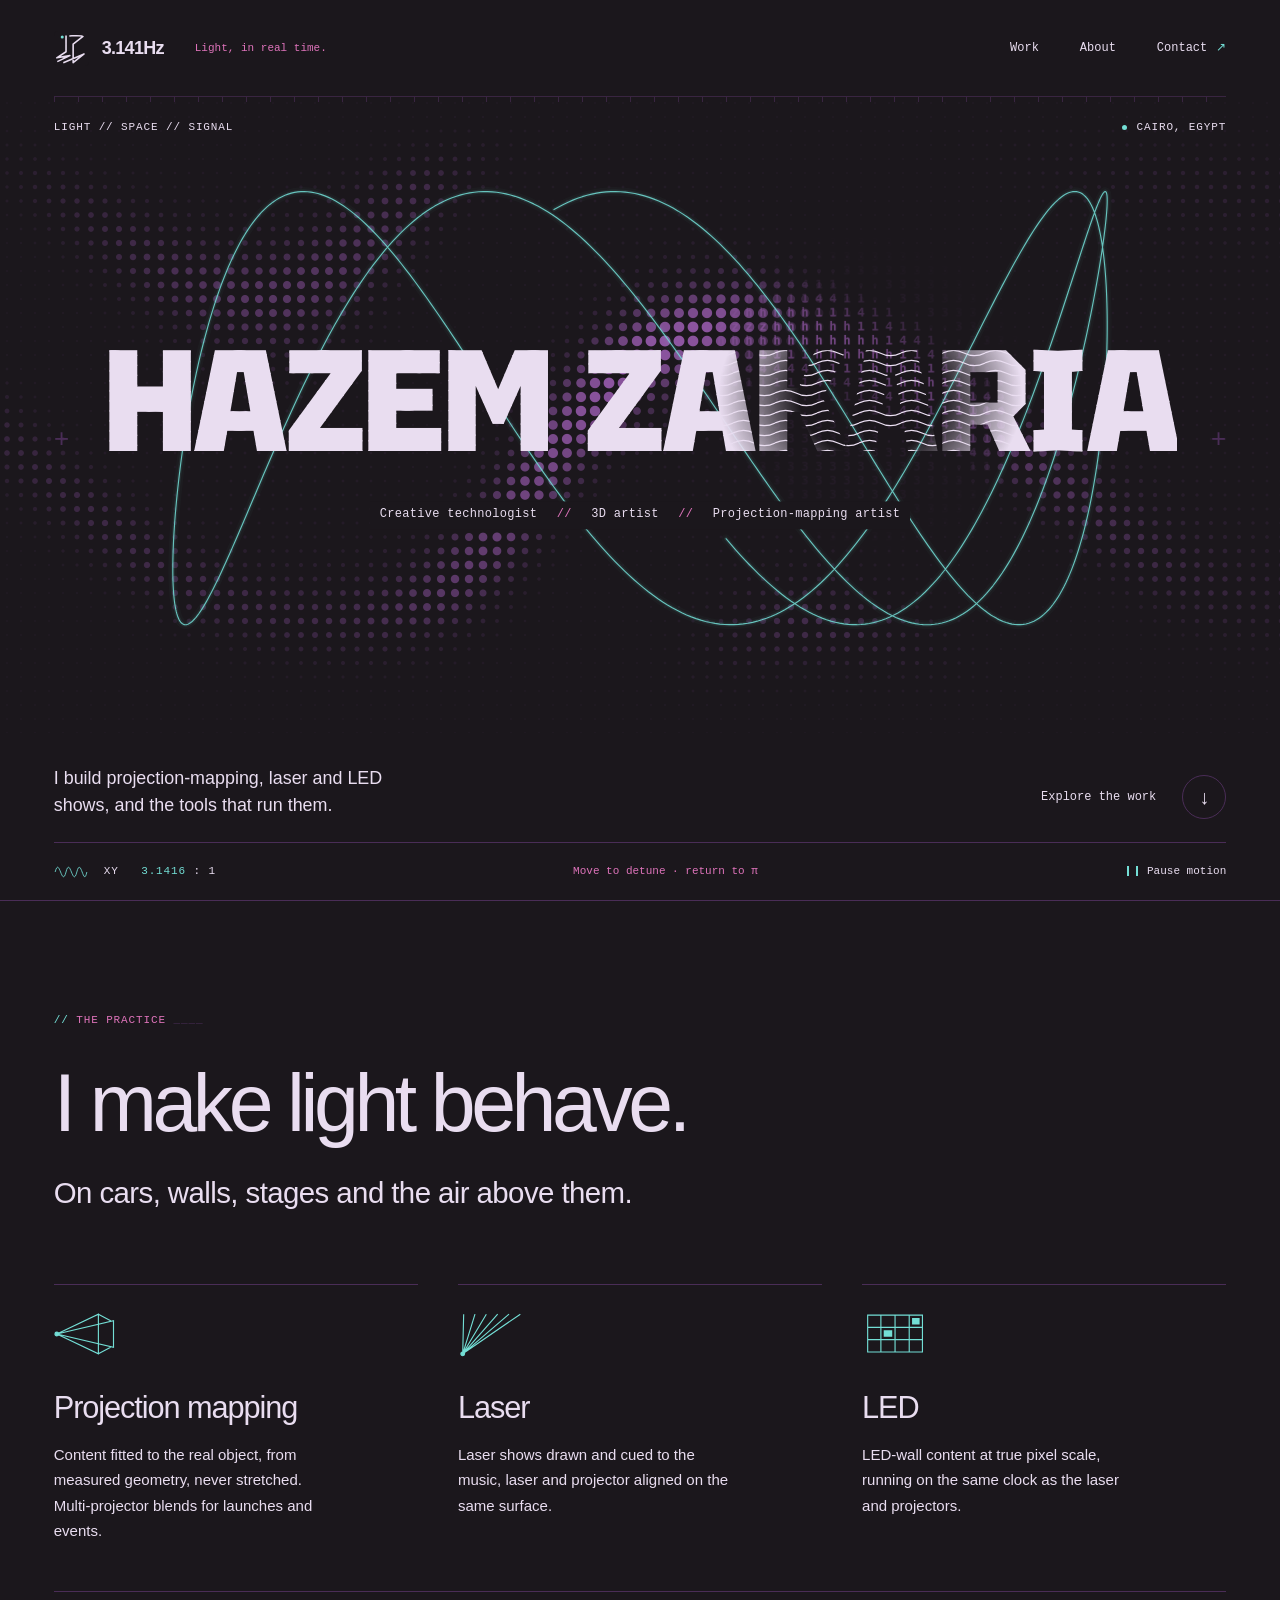
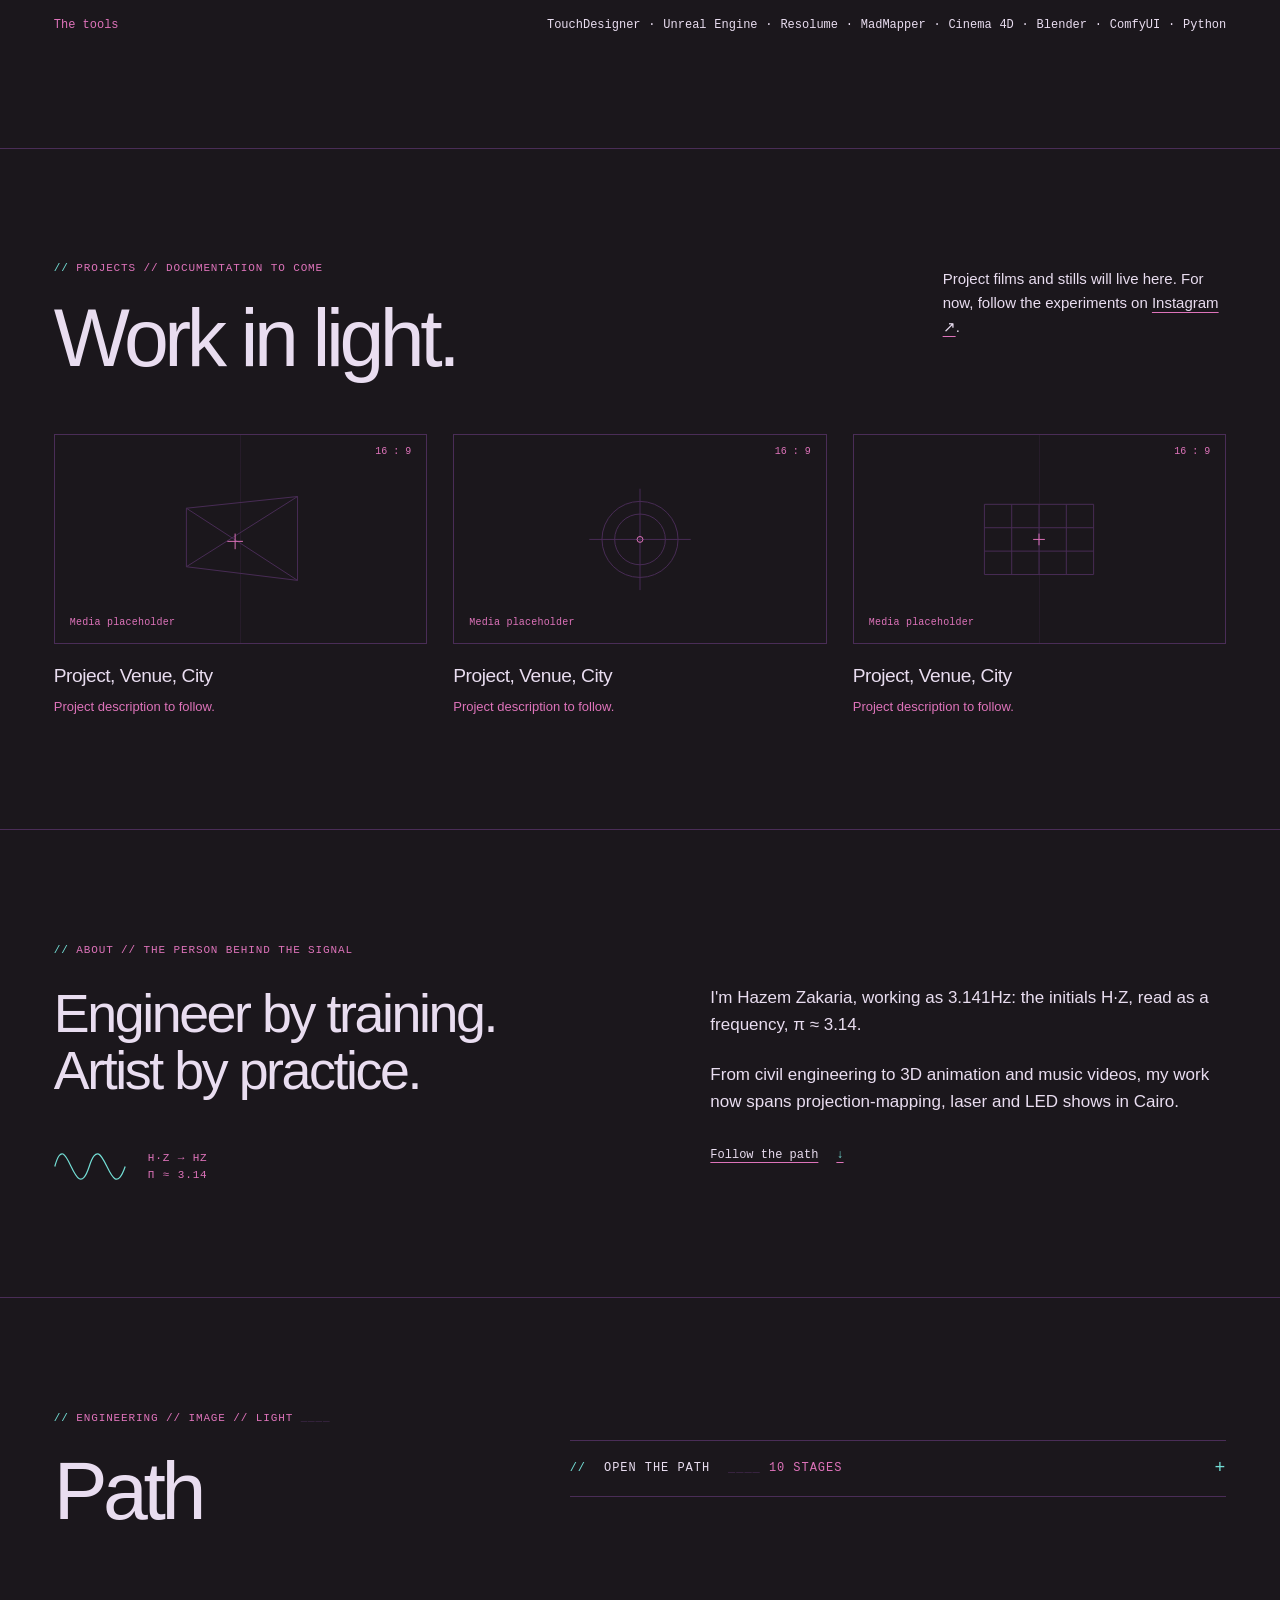
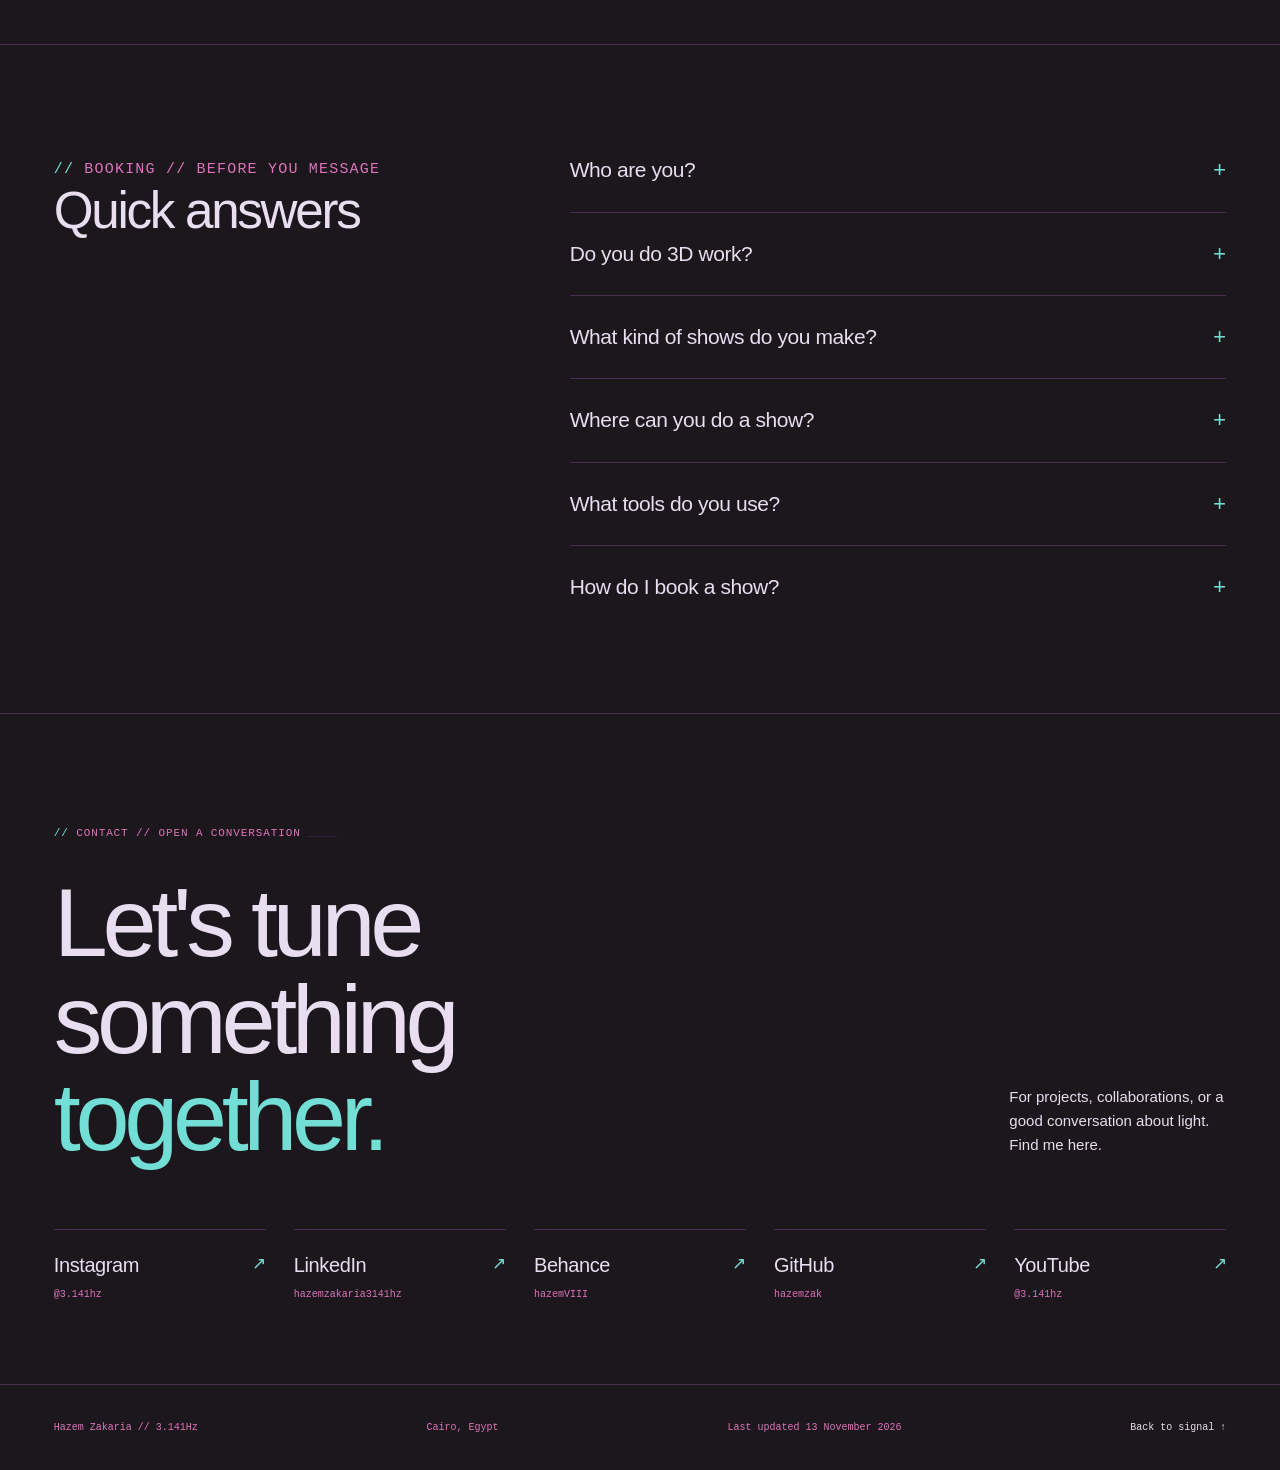
==== index.html @ 10915e69 "Recolour hub with the CR1 vault palette (tonic 11 violet, anchor 12, laser 8) Co-Authored-By: Claude" ====
<!doctype html>
<html lang="en">
<head>
<meta charset="utf-8">
<meta name="viewport" content="width=device-width, initial-scale=1">
<title>Hazem Zakaria (3.141Hz) | Creative Technologist &amp; 3D Artist</title>
<meta name="description" content="Creative technologist and 3D artist in Cairo, Egypt. Projection mapping, laser and LED shows; ex-HUGO BOSS and SYMSON 3D artist; music video director.">
<meta name="google-site-verification" content="16zilV91LdP47HRvWdTg4NNuwJarrXa70DADf4Pd7vg">
<link rel="canonical" href="https://hazemzak.github.io/">
<meta property="og:title" content="Hazem Zakaria (3.141Hz) | Creative Technologist &amp; 3D Artist">
<meta property="og:description" content="Creative technologist and 3D artist in Cairo, Egypt. Projection mapping, laser and LED shows; ex-HUGO BOSS and SYMSON 3D artist; music video director.">
<meta property="og:type" content="profile">
<meta property="og:url" content="https://hazemzak.github.io/">
<script type="application/ld+json">
  {
    "@context": "https://schema.org",
    "@graph": [
      {
        "@type": "WebSite",
        "@id": "https://hazemzak.github.io/#website",
        "url": "https://hazemzak.github.io/",
        "name": "Hazem Zakaria (3.141Hz)",
        "inLanguage": "en"
      },
      {
        "@type": "ProfilePage",
        "@id": "https://hazemzak.github.io/#profile",
        "url": "https://hazemzak.github.io/",
        "mainEntity": {
          "@id": "https://hazemzak.github.io/#person"
        },
        "dateModified": "2026-11-13",
        "primaryImageOfPage": {
          "@type": "ImageObject",
          "url": "https://hazemzak.github.io/hazem-zakaria.jpg",
          "width": 281,
          "height": 281
        }
      },
      {
        "@context": "https://schema.org",
        "@type": "Person",
        "name": "Hazem Zakaria",
        "alternateName": [
          "3.141Hz",
          "Hazem Elhakeem",
          "Hazem Zak"
        ],
        "url": "https://hazemzak.github.io/",
        "jobTitle": [
          "Creative Technologist",
          "3D Artist",
          "Projection-Mapping Artist",
          "Music Video Director"
        ],
        "description": "Creative technologist, 3D artist and projection-mapping artist in Cairo, Egypt, building laser, LED and projection shows; music video director and former 3D artist at HUGO BOSS (Germany) and SYMSON (Netherlands).",
        "address": {
          "@type": "PostalAddress",
          "addressLocality": "Cairo",
          "addressCountry": "EG"
        },
        "alumniOf": [
          {
            "@type": "CollegeOrUniversity",
            "name": "Cologne Game Lab, TH Köln"
          },
          {
            "@type": "CollegeOrUniversity",
            "name": "ifs Internationale Filmschule Köln"
          },
          {
            "@type": "CollegeOrUniversity",
            "name": "German University in Cairo"
          }
        ],
        "knowsAbout": [
          "Projection mapping",
          "Laser shows",
          "LED walls",
          "TouchDesigner",
          "Unreal Engine",
          "Resolume",
          "Cinema 4D",
          "Creative technology",
          "3D animation",
          "3D modelling",
          "Music video direction",
          "Blender"
        ],
        "sameAs": [
          "https://www.instagram.com/3.141hz/",
          "https://www.linkedin.com/in/hazemzakaria3141hz/",
          "https://www.behance.net/hazemVIII",
          "https://github.com/hazemzak",
          "https://www.youtube.com/@3.141hz",
          "https://www.filmschule.de/en/filmschule/people/hazem-elhakeem",
          "https://www.wikidata.org/wiki/Q142142583"
        ],
        "@id": "https://hazemzak.github.io/#person",
        "image": "https://hazemzak.github.io/hazem-zakaria.jpg",
        "hasOccupation": {
          "@type": "Occupation",
          "name": "Creative Technologist",
          "occupationLocation": {
            "@type": "City",
            "name": "Cairo"
          }
        }
      },
      {
        "@type": "FAQPage",
        "@id": "https://hazemzak.github.io/#questions",
        "mainEntity": [
          {
            "@type": "Question",
            "name": "Who are you?",
            "acceptedAnswer": {
              "@type": "Answer",
              "text": "I'm Hazem Zakaria, working as 3.141Hz: a creative technologist and projection-mapping artist in Cairo, Egypt. I trained as a civil engineer and hold an MA in 3D Animation for Film & Games from Germany, and I've worked as a 3D artist for HUGO BOSS in Germany and SYMSON in the Netherlands."
            }
          },
          {
            "@type": "Question",
            "name": "Do you do 3D work?",
            "acceptedAnswer": {
              "@type": "Answer",
              "text": "Yes. 3D is where I started: I worked as a 3D artist for HUGO BOSS in Germany and SYMSON in the Netherlands, and I make 3D animation, product renders and real-time 3D in Cinema 4D, Blender and Unreal Engine. I made the 3D for Zaid Khaled x El Waili's Lame and directed Manos's Mali W Malo visualizer, together over a million views."
            }
          },
          {
            "@type": "Question",
            "name": "What kind of shows do you make?",
            "acceptedAnswer": {
              "@type": "Answer",
              "text": "Shows for car and product reveals, brand launches, concerts, weddings and live events: content fitted to the real object from measured geometry, multi-projector blends, laser shows cued to music, and LED-wall content at true pixel scale, all running on one clock."
            }
          },
          {
            "@type": "Question",
            "name": "Where can you do a show?",
            "acceptedAnswer": {
              "@type": "Answer",
              "text": "Anywhere in Egypt: Cairo and Giza, the Red Sea and Sinai resorts (Sharm El-Sheikh, Hurghada, El Gouna, Sahl Hasheesh, Makadi Bay, Marsa Alam, Dahab), Ain Sokhna, the North Coast and El Alamein, Alexandria, Luxor and Aswan. I'm also available for shows across the Middle East and the Gulf."
            }
          },
          {
            "@type": "Question",
            "name": "What tools do you use?",
            "acceptedAnswer": {
              "@type": "Answer",
              "text": "TouchDesigner, Unreal Engine, Resolume, MadMapper, Cinema 4D, Blender, ComfyUI and Python, alongside my own tools for hand tracking, gesture control and projector planning. They're the tools behind my projection-mapping, laser and LED shows and my real-time work."
            }
          },
          {
            "@type": "Question",
            "name": "How do I book a show?",
            "acceptedAnswer": {
              "@type": "Answer",
              "text": "Message me on Instagram (@3.141hz) or LinkedIn with the date, the venue and what you want to light. I make projection-mapping, laser and LED shows for car and product reveals, brand launches, concerts, weddings and live events."
            }
          }
        ]
      },
      {
        "@type": "VideoObject",
        "@id": "https://hazemzak.github.io/#lame",
        "name": "Zaid Khaled x El Waili - Lame (Official Music Video)",
        "description": "Official music video for \"Lame\" by Zaid Khaled and El Waili, produced by El Waili. 3D design and animation by Hazem Zakaria, made in Cinema 4D and Redshift.",
        "uploadDate": "2020-11-13",
        "duration": "PT3M18S",
        "thumbnailUrl": "https://i.ytimg.com/vi/cLSMG0LA3gM/maxresdefault.jpg",
        "url": "https://www.youtube.com/watch?v=cLSMG0LA3gM",
        "embedUrl": "https://www.youtube.com/embed/cLSMG0LA3gM",
        "contributor": {
          "@id": "https://hazemzak.github.io/#person"
        },
        "interactionStatistic": {
          "@type": "InteractionCounter",
          "interactionType": {
            "@type": "WatchAction"
          },
          "userInteractionCount": 456795
        }
      },
      {
        "@type": "VideoObject",
        "@id": "https://hazemzak.github.io/#mali-w-malo",
        "name": "Manos - Mali W Malo (Official Visualizer)",
        "description": "Official visualizer for \"Mali W Malo\" by Manos, built as a playable game. Game development, video production and direction by Hazem Zakaria; supported by the 2048 Foundation.",
        "uploadDate": "2026-09-24",
        "duration": "PT3M30S",
        "thumbnailUrl": "https://i.ytimg.com/vi/yYaW_pDkwK8/maxresdefault.jpg",
        "url": "https://www.youtube.com/watch?v=yYaW_pDkwK8",
        "embedUrl": "https://www.youtube.com/embed/yYaW_pDkwK8",
        "director": {
          "@id": "https://hazemzak.github.io/#person"
        },
        "producer": {
          "@id": "https://hazemzak.github.io/#person"
        },
        "funder": {
          "@type": "Organization",
          "name": "2048 Foundation"
        },
        "interactionStatistic": {
          "@type": "InteractionCounter",
          "interactionType": {
            "@type": "WatchAction"
          },
          "userInteractionCount": 344270
        }
      },
      {
        "@type": "ExhibitionEvent",
        "@id": "https://hazemzak.github.io/#crawling-on-the-dust",
        "name": "Crawling on the Dust",
        "description": "Solo exhibition by documentary photographer Ali Zaraay, curated by Farah Hallaba, with projection mapping by Hazem Zakaria (3.141Hz).",
        "startDate": "2026-10-28",
        "endDate": "2026-11-24",
        "eventAttendanceMode": "https://schema.org/OfflineEventAttendanceMode",
        "location": {
          "@type": "Place",
          "name": "Ubuntu Art Gallery",
          "address": {
            "@type": "PostalAddress",
            "streetAddress": "20 Hassan Sabry St, Zamalek",
            "addressLocality": "Cairo",
            "addressCountry": "EG"
          }
        },
        "organizer": {
          "@type": "Person",
          "name": "Ali Zaraay",
          "sameAs": "https://www.instagram.com/alizaraay/"
        },
        "contributor": {
          "@id": "https://hazemzak.github.io/#person"
        },
        "subjectOf": [
          {
            "@type": "SocialMediaPosting",
            "url": "https://www.instagram.com/p/Det7FthCGS1/"
          },
          {
            "@type": "NewsArticle",
            "url": "https://cairoscene.com/ArtsAndCulture/Photographer-Ali-Zaraay-to-Host-Solo-Exhibit-at-Ubuntu-Gallery",
            "publisher": {
              "@type": "Organization",
              "name": "CairoScene"
            }
          }
        ]
      }
    ]
  }
</script>
<meta property="og:image" content="https://hazemzak.github.io/hazem-zakaria.jpg">
<meta property="og:image:width" content="281">
<meta property="og:image:height" content="281">
<meta property="og:image:alt" content="Portrait of Hazem Zakaria (3.141Hz), creative technologist and 3D artist in Cairo.">
<meta name="twitter:card" content="summary">
<meta name="theme-color" content="#1B171C">
<link rel="icon" type="image/svg+xml" href="favicon.svg">
<link rel="preload" href="fonts/tektur-name.woff2" as="font" type="font/woff2" crossorigin>
<link rel="stylesheet" href="site.css">
</head>
<body id="top">
<a class="skip" href="#main">Skip to content</a>
<header class="masthead wrap">
  <a class="brand" href="#top" aria-label="3.141Hz — home"><img src="favicon.svg" width="35" height="35" alt=""><span>3.141Hz</span><small>Light, in real time.</small></a>
  <nav class="nav" aria-label="Main navigation"><a href="#work">Work</a><a href="#about">About</a><a href="#contact">Contact</a></nav>
</header>
<section class="hero" aria-labelledby="name">
  <div class="scene" id="scene">
    <canvas class="field" id="field" aria-hidden="true"></canvas>
    <canvas class="trace" id="trace" aria-hidden="true"></canvas>
    <div class="stage-meta mono"><span>Light // Space // Signal</span><span class="location">Cairo, Egypt</span></div>
    <div class="registration" aria-hidden="true"></div>
    <div class="hero-title">
      <h1 class="name" id="name"><span>Hazem</span> <span>Zakaria</span></h1>
      <p class="artist-role"><span class="role-title">Creative technologist</span> <span aria-hidden="true">//</span> <span class="role-title">3D artist</span> <span aria-hidden="true">//</span> <span class="role-title">Projection-mapping artist</span></p>
    </div>
  </div>
  <div class="hero-bottom wrap">
    <p class="claim">I build projection-mapping, laser and LED shows, and the tools that run them.</p>
    <a class="explore" href="#work" aria-label="Explore the work"><span class="explore-label">Explore the work</span><span class="arrow" aria-hidden="true">↓</span></a>
  </div>
  <div class="instrument mono">
    <div class="signal"><svg viewBox="0 0 40 24" fill="none" stroke="currentColor" aria-hidden="true"><path d="M1 12c5-20 8 20 13 0S22 32 27 12s8 20 12 0"/></svg><span>XY &nbsp; <output id="ratio" aria-label="Frequency ratio" aria-live="off">3.1416</output> : 1</span></div>
    <span class="hint" id="hint">Move to detune · return to π</span>
    <button class="motion" id="motion" type="button" aria-pressed="false" aria-label="Pause animation" hidden>Pause motion</button>
  </div>
</section>
<main id="main">
  <section class="section practice wrap" aria-labelledby="practice-title">
    <p class="eyebrow">The practice</p>
    <h2 class="large" id="practice-title">I make light behave.</h2>
    <p class="practice-sub">On cars, walls, stages and the air above them.</p>
    <div class="disciplines">
      <article class="discipline">
        <svg viewBox="0 0 72 50" fill="none" stroke="currentColor" aria-hidden="true"><path d="M3 25 47 4v42L3 25Zm0 0 60-14v28L3 25ZM47 4l13 7M47 46l13-7"/><circle cx="3" cy="25" r="2" fill="currentColor"/></svg>
        <h3>Projection mapping</h3><p>Content fitted to the real object, from measured geometry, never stretched. Multi-projector blends for launches and events.</p>
      </article>
      <article class="discipline">
        <svg viewBox="0 0 72 50" fill="none" stroke="currentColor" aria-hidden="true"><path d="m5 46 1-42m-1 42L18 4M5 46 30 4M5 46 42 4M5 46 54 4M5 46 66 4"/><circle cx="5" cy="46" r="2" fill="currentColor"/></svg>
        <h3>Laser</h3><p>Laser shows drawn and cued to the music, laser and projector aligned on the same surface.</p>
      </article>
      <article class="discipline">
        <svg viewBox="0 0 72 50" fill="none" stroke="currentColor" aria-hidden="true"><path d="M6 5h58v39H6zM6 18h58M6 31h58M20 5v39M35 5v39M50 5v39"/><path d="M23 21h9v7h-9zM53 8h8v7h-8z" fill="currentColor" stroke="none"/></svg>
        <h3>LED</h3><p>LED-wall content at true pixel scale, running on the same clock as the laser and projectors.</p>
      </article>
    </div>
    <div class="tools"><span>The tools</span><p>TouchDesigner · Unreal Engine · Resolume · MadMapper · Cinema 4D · Blender · ComfyUI · Python</p></div>
  </section>
  <section class="section work wrap" id="work" aria-labelledby="work-title">
    <div class="section-heading"><div><p class="eyebrow">Projects // Documentation to come</p><h2 class="large work-title" id="work-title">Work in light.</h2></div><p class="work-intro">Project films and stills will live here. For now, follow the experiments on <a href="https://www.instagram.com/3.141hz/" rel="me">Instagram ↗</a>.</p></div>
    <div class="projects">
      <!-- TODO: real project -->
      <article class="project">
        <div class="project-media" role="img" aria-label="Placeholder for project media; no project published yet">
          <!-- Replace this placeholder with an img (with alt text), or a video with controls, playsinline and a poster. -->
          <svg viewBox="0 0 160 120" fill="none" stroke="currentColor" aria-hidden="true"><path d="M25 28 139 16v86L25 88V28ZM25 28l114 74M139 16 25 88"/><path d="M75 54v16m-8-8h16" stroke="#DE73BA"/></svg>
          <span class="media-format">16 : 9</span><span class="media-label">Media placeholder</span>
        </div>
        <h3>Project, Venue, City</h3><p>Project description to follow.</p>
      </article>
      <!-- TODO: real project -->
      <article class="project">
        <div class="project-media" role="img" aria-label="Placeholder for project media; no project published yet">
          <svg viewBox="0 0 160 120" fill="none" stroke="currentColor" aria-hidden="true"><circle cx="80" cy="60" r="39"/><circle cx="80" cy="60" r="26"/><path d="M28 60h104M80 8v104"/><circle cx="80" cy="60" r="3" stroke="#DE73BA"/></svg>
          <span class="media-format">16 : 9</span><span class="media-label">Media placeholder</span>
        </div>
        <h3>Project, Venue, City</h3><p>Project description to follow.</p>
      </article>
      <!-- TODO: real project -->
      <article class="project">
        <div class="project-media" role="img" aria-label="Placeholder for project media; no project published yet">
          <svg viewBox="0 0 160 120" fill="none" stroke="currentColor" aria-hidden="true"><path d="M24 24h112v72H24zM24 48h112M24 72h112M52 24v72M80 24v72M108 24v72"/><path d="M74 60h12m-6-6v12" stroke="#DE73BA"/></svg>
          <span class="media-format">16 : 9</span><span class="media-label">Media placeholder</span>
        </div>
        <h3>Project, Venue, City</h3><p>Project description to follow.</p>
      </article>
    </div>
  </section>
  <section class="section about wrap" id="about" aria-labelledby="about-title">
    <div class="about-grid">
      <div><p class="eyebrow">About // The person behind the signal</p><h2 id="about-title">Engineer by training.<br>Artist by practice.</h2><div class="frequency"><svg viewBox="0 0 90 48" fill="none" aria-hidden="true"><path d="M1 24c15-55 25 55 43 0S70 79 89 24" stroke-width="1.5"/></svg><span class="mono">H·Z → Hz<br>π ≈ 3.14</span></div></div>
      <div class="bio"><p>I'm Hazem Zakaria, working as 3.141Hz: the initials H·Z, read as a frequency, π ≈ 3.14.</p><p>From civil engineering to 3D animation and music videos, my work now spans projection-mapping, laser and LED shows in Cairo.</p><p><a class="path-link" href="#path">Follow the path <span aria-hidden="true">↓</span></a></p></div>
    </div>
  </section>
  <section class="section path wrap" id="path" aria-labelledby="path-title">
    <div class="path-layout">
      <div class="path-heading"><p class="eyebrow">Engineering // Image // Light</p><h2 id="path-title">Path</h2></div>
      <details class="path-details" id="path-details">
        <summary><span class="sum-open">Open the path</span><span class="sum-close">Close the path</span><span class="sum-count">10 stages</span></summary>
        <ol class="timeline" role="list">
        <li class="path-entry">
          <h3>German University in Cairo</h3>
          <p class="path-role">Civil engineering</p>
        </li>
        <li class="path-entry">
          <p class="path-meta">Cairo</p>
          <h3>Self-taught 3D</h3>
          <p>3D visuals for the Middle Eastern rap scene.</p>
        </li>
        <li class="path-entry">
          <p class="path-meta"><time class="path-date" datetime="2020-11">Nov 2020</time><span>Cairo</span></p>
          <h3>Zaid Khaled x El Waili – Lame</h3>
          <p class="path-role">3D design &amp; animation</p>
          <p>The <a href="https://www.youtube.com/watch?v=cLSMG0LA3gM">official music video</a>, made alone in Cinema 4D and Redshift: over 456,000 views on YouTube.</p>
        </li>
        <li class="path-entry">
          <p class="path-meta">Germany</p>
          <h3>MA in 3D Animation<br>for Film &amp; Games</h3>
          <p>Cologne Game Lab (TH Köln) + ifs Internationale Filmschule Köln.</p>
        </li>
        <li class="path-entry">
          <p class="path-meta"><span class="path-date"><time datetime="2022-08">Aug 2022</time> – <time datetime="2023-05">May 2023</time></span><span>Rotterdam, Netherlands</span></p>
          <h3>SYMSON</h3>
          <p class="path-role">3D Generalist</p>
          <p>The 3D for the scroll-animated dynamic-pricing page at <a href="https://www.symson.com/algorithm">symson.com/algorithm</a>; models and animation for campaigns and webinars; the company's visual asset library.</p>
        </li>
        <li class="path-entry">
          <p class="path-meta"><span class="path-date"><time datetime="2023-07">Jul 2023</time> – <time datetime="2024-12">Dec 2024</time></span><span>Metzingen, Germany</span></p>
          <h3>HUGO BOSS</h3>
          <p class="path-role">3D Artist / Web3 &amp; immersive tech</p>
          <p>The AR “Smart Mirror”, animated collection loops for BOSS 100 Years, and a Blender plugin for the team's workflow as my master's thesis.</p>
        </li>
        <li class="path-entry">
          <p class="path-meta">Germany</p>
          <h3>The Apic</h3>
          <p class="path-role">Full-time 3D</p>
          <p>Product renders for Amazon.</p>
        </li>
        <li class="path-entry">
          <p class="path-meta"><time class="path-date" datetime="2026">2026</time><span>Cairo</span></p>
          <h3>Manos – Mali W Malo</h3>
          <p class="path-role">Director / game development / video production</p>
          <p>The <a href="https://www.youtube.com/watch?v=yYaW_pDkwK8">official visualizer</a>, built as a playable game and supported by the 2048 Foundation: over 344,000 views on YouTube and 222,000 across two Instagram reels. Next: an unreleased Da9ud song.</p>
        </li>
        <li class="path-entry">
          <p class="path-meta"><span class="path-date"><time datetime="2026-10-28">Oct</time> – <time datetime="2026-11-24">Nov 2026</time></span><span>Ubuntu Art Gallery, Zamalek</span></p>
          <h3>Ali Zaraay – Crawling on the Dust</h3>
          <p class="path-role">Projection mapping artist</p>
          <p>Projection for Ali Zaraay's solo exhibition, curated by Farah Hallaba: a map projected over the prints and a projection room that follows a nomadic Bedouin family across the Nile Delta. <a href="https://www.instagram.com/p/Det7FthCGS1/">Credited by the artist</a>; the show was covered by <a href="https://cairoscene.com/ArtsAndCulture/Photographer-Ali-Zaraay-to-Host-Solo-Exhibit-at-Ubuntu-Gallery">CairoScene</a>.</p>
        </li>
        <li class="path-entry path-now">
          <p class="path-meta"><span class="path-date">Now</span><span>Cairo</span></p>
          <h3>Projection, laser &amp; LED</h3>
          <p>Projection-mapping, laser and LED shows for brand launches, car reveals and events.</p>
        </li>
      </ol>
      </details>
    </div>
  </section>
  <section class="section faq wrap" id="questions" aria-labelledby="questions-title">
    <div class="faq-layout">
      <div><p class="eyebrow">Booking // Before you message</p><h2 id="questions-title">Quick answers</h2></div>
      <div class="faq-items">
        <details class="faq-item"><summary><h3>Who are you?</h3></summary><p>I'm Hazem Zakaria, working as 3.141Hz: a creative technologist and projection-mapping artist in Cairo, Egypt. I trained as a civil engineer and hold an MA in 3D Animation for Film &amp; Games from Germany, and I've worked as a 3D artist for HUGO BOSS in Germany and SYMSON in the Netherlands.</p></details>
        <details class="faq-item"><summary><h3>Do you do 3D work?</h3></summary><p>Yes. 3D is where I started: I worked as a 3D artist for HUGO BOSS in Germany and SYMSON in the Netherlands, and I make 3D animation, product renders and real-time 3D in Cinema 4D, Blender and Unreal Engine. I made the 3D for Zaid Khaled x El Waili's Lame and directed Manos's Mali W Malo visualizer, together over a million views.</p></details>
        <details class="faq-item"><summary><h3>What kind of shows do you make?</h3></summary><p>Shows for car and product reveals, brand launches, concerts, weddings and live events: content fitted to the real object from measured geometry, multi-projector blends, laser shows cued to music, and LED-wall content at true pixel scale, all running on one clock.</p></details>
        <details class="faq-item"><summary><h3>Where can you do a show?</h3></summary><p>Anywhere in Egypt: Cairo and Giza, the Red Sea and Sinai resorts (Sharm El-Sheikh, Hurghada, El Gouna, Sahl Hasheesh, Makadi Bay, Marsa Alam, Dahab), Ain Sokhna, the North Coast and El Alamein, Alexandria, Luxor and Aswan. I'm also available for shows across the Middle East and the Gulf.</p></details>
        <details class="faq-item"><summary><h3>What tools do you use?</h3></summary><p>TouchDesigner, Unreal Engine, Resolume, MadMapper, Cinema 4D, Blender, ComfyUI and Python, alongside my own tools for hand tracking, gesture control and projector planning. They're the tools behind my projection-mapping, laser and LED shows and my real-time work.</p></details>
        <details class="faq-item"><summary><h3>How do I book a show?</h3></summary><p>Message me on Instagram (@3.141hz) or LinkedIn with the date, the venue and what you want to light. I make projection-mapping, laser and LED shows for car and product reveals, brand launches, concerts, weddings and live events.</p></details>
      </div>
    </div>
  </section>
  <section class="section contact wrap" id="contact" aria-labelledby="contact-title">
    <p class="eyebrow">Contact // Open a conversation</p>
    <!-- TODO: email -->
    <div class="contact-top"><h2 id="contact-title">Let's tune<br>something <span>together.</span></h2><p class="contact-note">For projects, collaborations, or a good conversation about light. Find me here.</p></div>
    <ul class="profiles">
      <li><a href="https://www.instagram.com/3.141hz/" rel="me">Instagram<small>@3.141hz</small></a></li>
      <li><a href="https://www.linkedin.com/in/hazemzakaria3141hz/" rel="me">LinkedIn<small>hazemzakaria3141hz</small></a></li>
      <li><a href="https://www.behance.net/hazemVIII" rel="me">Behance<small>hazemVIII</small></a></li>
      <li><a href="https://github.com/hazemzak" rel="me">GitHub<small>hazemzak</small></a></li>
      <li><a href="https://www.youtube.com/@3.141hz" rel="me">YouTube<small>@3.141hz</small></a></li>
    </ul>
  </section>
</main>
<footer class="footer wrap"><span>Hazem Zakaria // 3.141Hz</span><span>Cairo, Egypt</span><time datetime="2026-11-13">Last updated 13 November 2026</time><a href="#top">Back to signal ↑</a></footer>
<script>for(const a of document.querySelectorAll('a[href="#path"]'))a.addEventListener("click",()=>{document.getElementById("path-details").open=true});if(location.hash==="#path")document.getElementById("path-details").open=true</script>
<script src="hero.js" defer></script>
</body>
</html>
---- site.css ----
@font-face{font-family:"Hz Tektur";src:url("fonts/tektur-name.woff2") format("woff2");font-style:normal;font-weight:800;font-display:swap}
:root{--bg:#1B171C;--rule:#4A2D57;--lead:#E9DDF0;--anchor:#DE73BA;--laser:#73DED5;--hero-face:"Hz Tektur",Arial,sans-serif;--display:"Helvetica Neue",Arial,sans-serif;--body:"Segoe UI",Helvetica,Arial,sans-serif;--mono:"SFMono-Regular",Consolas,"Liberation Mono",monospace;--gutter:clamp(22px,4.2vw,80px);--ease:cubic-bezier(.2,.7,.2,1)}
*{box-sizing:border-box}
html{background:var(--bg);scroll-behavior:smooth;scroll-padding-top:28px}
body{margin:0;color:var(--lead);background:var(--bg);font:400 17px/1.6 var(--body);-webkit-font-smoothing:antialiased}
::selection{color:var(--bg);background:var(--laser)}
a{color:inherit;text-decoration:none}
button{font:inherit;color:inherit}
a:focus-visible,button:focus-visible{outline:2px solid var(--laser);outline-offset:7px}
a,button{-webkit-tap-highlight-color:transparent}
button{cursor:pointer}
h1,h2,h3,p{margin:0}
svg{display:block}
.wrap{width:100%;max-width:1680px;margin-inline:auto;padding-inline:var(--gutter)}
.mono,.eyebrow{font:400 11px/1.5 var(--mono);letter-spacing:.08em;text-transform:uppercase}
.eyebrow{color:var(--anchor)}
.skip{position:fixed;left:24px;top:20px;z-index:10;background:var(--lead);color:var(--bg);padding:12px 20px;clip-path:inset(50%)}
.skip:focus{clip-path:none}
.masthead{position:absolute;inset:0 0 auto;z-index:3;display:flex;align-items:center;justify-content:space-between;height:96px}
.brand{display:flex;align-items:center;gap:13px;font:600 18px/1 var(--display);letter-spacing:-.04em;min-height:44px}
.brand img{width:35px;height:35px}
.brand small{font:400 11px/1 var(--mono);margin-left:18px;letter-spacing:0;color:var(--anchor)}
.nav{display:flex;gap:clamp(22px,3.2vw,56px);align-items:center}
.nav a{font:400 12px/1 var(--mono);padding-block:16px;transition:color .2s}
.nav a:hover{color:var(--laser)}
.nav a:last-child::after{content:"↗";margin-left:9px;color:var(--laser)}
.hero{position:relative;height:100vh;height:100svh;min-height:760px;max-height:1250px;isolation:isolate;overflow:hidden}
.scene{position:absolute;inset:96px 0 167px;isolation:isolate}
.scene::before{content:"";position:absolute;inset:0 var(--gutter);border-top:1px solid var(--rule);background:repeating-linear-gradient(90deg,var(--rule) 0 1px,transparent 1px 24px) top left/100% 5px no-repeat;opacity:.65;z-index:1;pointer-events:none}
.field,.trace{position:absolute;inset:0;width:100%;height:100%;pointer-events:none}
.field{background:radial-gradient(ellipse at 50% 48%,transparent 5%,var(--bg) 70%),radial-gradient(circle,var(--rule) 1px,transparent 1.5px) center/9px 9px}
.field.is-ready{background:none}
.stage-meta{position:absolute;inset:23px var(--gutter) auto;display:flex;align-items:center;justify-content:space-between;gap:16px;z-index:1}
.location{display:flex;align-items:center;gap:9px}
.location::before{content:"";width:5px;height:5px;background:var(--laser);border-radius:50%}
.registration{position:absolute;left:var(--gutter);right:var(--gutter);top:54%;height:1px;pointer-events:none;color:var(--rule)}
.registration::before,.registration::after{content:"+";position:absolute;font:300 26px/1 var(--mono);top:-13px}
.registration::after{right:0}
.hero-title{position:absolute;top:50%;left:var(--gutter);right:var(--gutter);transform:translateY(-43%);text-align:center}
.name{font:800 clamp(52px,11.25vw,189px)/1.02 var(--hero-face);letter-spacing:-.025em;text-transform:uppercase;white-space:nowrap;width:max-content;max-width:100%;margin:auto;color:var(--lead)}
.name span{display:inline-block}
@supports ((background-clip:text) or (-webkit-background-clip:text)){
 .name{--mx:71%;--my:43%;background-color:transparent;background-image:radial-gradient(ellipse 1.1em .9em at var(--mx) var(--my),transparent 45%,var(--lead) 96%),url("data:image/svg+xml,%3Csvg xmlns='http://www.w3.org/2000/svg' width='42' height='10'%3E%3Cpath d='M0 5.0 C7.56 1.0999999999999996 13.44 1.0999999999999996 21.0 5.0 S34.44 8.9 42 5.0' fill='none' stroke='%23E9DDF0' stroke-width='1.2'/%3E%3C/svg%3E");background-size:auto,42px 10px;background-clip:text;-webkit-background-clip:text;color:transparent}
 .name::selection,.name span::selection{-webkit-text-fill-color:var(--bg);color:var(--bg)}
}
.artist-role{margin:27px auto 0;padding:3px 10px;width:max-content;max-width:100%;background:var(--bg);font:400 12px/1.8 var(--mono);letter-spacing:.025em}
.artist-role span{color:var(--anchor);margin-inline:12px}
.artist-role .role-title{display:inline-block;color:inherit;margin-inline:0;white-space:nowrap}
.hero-bottom{position:absolute;bottom:81px;left:0;right:0;display:flex;align-items:flex-end;justify-content:space-between;gap:40px}
.claim{font-size:clamp(17px,1.4vw,21px);line-height:1.5;max-width:39ch}
.explore{display:flex;align-items:center;gap:26px;font:400 12px/1.4 var(--mono);white-space:nowrap;min-height:44px}
.arrow{display:grid;place-items:center;border:1px solid var(--rule);border-radius:50%;width:44px;height:44px;font:300 20px/1 var(--body);transition:background .25s,border-color .25s,transform .35s var(--ease)}
.explore:hover .arrow{background:var(--laser);color:var(--bg);border-color:var(--laser);transform:translateY(3px)}
.instrument{position:absolute;bottom:0;left:var(--gutter);right:var(--gutter);height:58px;display:flex;align-items:center;justify-content:space-between;gap:18px;border-top:1px solid var(--rule)}
.signal{display:flex;align-items:center;gap:16px}
.signal svg{width:34px;height:20px;color:var(--laser)}
.signal output{color:var(--laser);font-variant-numeric:tabular-nums;display:inline-block;min-width:4.8ch}
.hint{color:var(--anchor);text-transform:none;letter-spacing:0}
.motion{display:flex;align-items:center;gap:9px;border:0;background:none;padding:14px 0 14px 12px;font:400 11px/1.4 var(--mono)}
.motion[hidden]{display:none}
.motion::before{content:"";width:7px;height:10px;border-inline:2px solid var(--laser)}
.motion[aria-pressed="true"]::before{width:0;height:0;border:5px solid transparent;border-left:7px solid var(--laser);border-right:0}
.motion:hover{color:var(--laser)}
.section{padding-block:clamp(78px,8.7vw,144px);border-top:1px solid var(--rule)}
.section-heading{display:flex;justify-content:space-between;gap:36px;align-items:flex-start;margin-bottom:55px}
.large{font:500 clamp(42px,6.3vw,100px)/1.02 var(--display);letter-spacing:-.055em}
.practice .large{max-width:950px;margin-top:33px}
.practice-sub{margin-top:25px;font-size:clamp(19px,2.3vw,31px);letter-spacing:-.02em;max-width:36ch}
.disciplines{display:grid;grid-template-columns:repeat(3,minmax(0,1fr));gap:40px;margin-top:68px}
.discipline{border-top:1px solid var(--rule);padding-top:25px}
.discipline svg{width:68px;height:48px;color:var(--laser);margin-bottom:33px;stroke-width:1.2}
.discipline h3{font:500 clamp(23px,2.4vw,34px)/1.1 var(--display);letter-spacing:-.035em;margin-bottom:17px}
.discipline p{font-size:15px;line-height:1.7;max-width:34ch}
.tools{display:flex;gap:16px 28px;flex-wrap:wrap;align-items:baseline;margin-top:47px;padding-top:23px;border-top:1px solid var(--rule);font:400 12px/1.8 var(--mono)}
.tools span{color:var(--anchor);margin-right:auto}
.tools p{word-spacing:.05em}
.work-intro{max-width:34ch;font-size:15px;margin-top:7px}
.work-intro a{text-decoration:underline;text-underline-offset:4px;text-decoration-color:var(--anchor)}
.work-intro a:hover{color:var(--laser)}
.work-title{margin-top:20px}
.projects{display:grid;grid-template-columns:repeat(3,minmax(0,1fr));gap:26px}
.project-media{position:relative;aspect-ratio:16/9;overflow:hidden;border:1px solid var(--rule);display:grid;place-items:center;background:linear-gradient(90deg,transparent calc(50% - .5px),#4A2D573d 50%,transparent calc(50% + .5px)),linear-gradient(transparent calc(50% - .5px),#4A2D573d 50%,transparent calc(50% + .5px))}
.project-media::before,.project-media::after{content:"";position:absolute;width:10px;height:10px;border-color:var(--lead);border-style:solid;z-index:1}
.project-media::before{left:-1px;top:-1px;border-width:1px 0 0 1px}
.project-media::after{right:-1px;bottom:-1px;border-width:0 1px 1px 0}
.project-media>svg{width:42%;height:60%;color:var(--rule)}
.media-label{position:absolute;bottom:13px;left:15px;color:var(--anchor);font:400 10px/1.4 var(--mono);letter-spacing:.02em}
.media-format{position:absolute;top:12px;right:15px;color:var(--anchor);font:400 10px/1 var(--mono)}
.project-media img,.project-media video{position:absolute;inset:0;display:block;width:100%;height:100%;object-fit:cover}
.project h3{font:500 clamp(18px,1.5vw,23px)/1.3 var(--display);letter-spacing:-.025em;margin-top:20px}
.project>p{font-size:13px;margin-top:8px;color:var(--anchor)}
.about-grid{display:grid;grid-template-columns:1fr 1fr;gap:12%}
.about h2{font:500 clamp(37px,4.2vw,66px)/1.06 var(--display);letter-spacing:-.045em;margin-top:27px}
.bio{padding-top:42px}
.bio p+p{margin-top:23px}
.bio p{max-width:59ch}
.bio a{text-decoration:underline;text-decoration-color:var(--rule);text-underline-offset:4px}
.frequency{display:flex;gap:22px;align-items:center;margin-top:48px;color:var(--anchor)}
.frequency svg{height:39px;width:72px;stroke:var(--laser)}
.bio .path-link{display:inline-flex;align-items:center;gap:18px;padding-block:8px;font:400 12px/1.5 var(--mono);text-decoration-color:var(--anchor)}
.path-link span{color:var(--laser)}
.path-layout{display:grid;grid-template-columns:1fr 1.6fr;gap:9%;align-items:start}
.path-heading h2{font:500 clamp(54px,6.3vw,100px)/1.02 var(--display);letter-spacing:-.055em;margin-top:24px}
.timeline{position:relative;list-style:none;margin:0;padding:0 0 0 40px;min-width:0}
.timeline::before{content:"";position:absolute;top:8px;bottom:10px;left:0;width:7px;border-left:1px solid var(--rule);background:repeating-linear-gradient(0deg,transparent 0 11px,var(--rule) 11px 12px);opacity:.65}
.path-entry{position:relative;padding:0 0 38px;min-width:0}
.path-entry::before{content:"";position:absolute;left:-44px;top:7px;width:9px;height:9px;border:1px solid var(--anchor);background:var(--bg)}
.path-entry::after{content:"";position:absolute;top:11px;left:-34px;width:17px;border-top:1px solid var(--rule)}
.path-entry:last-child{padding-bottom:0}
.path-entry h3{font:500 clamp(23px,2.2vw,32px)/1.15 var(--display);letter-spacing:-.025em;margin-bottom:12px}
.path-entry p{max-width:61ch;font-size:15px;line-height:1.8}
.path-entry .path-meta{display:flex;flex-wrap:wrap;gap:4px 22px;margin-bottom:13px;color:var(--anchor);font:400 11px/1.6 var(--mono)}
.path-date{color:var(--lead)}
.path-entry .path-role{font-size:14px;line-height:1.6;margin-bottom:10px}
.path-entry p:last-child{margin-bottom:0}
.path-entry a{text-decoration:underline;text-decoration-color:var(--anchor);text-underline-offset:4px;overflow-wrap:anywhere}
.path-entry a:hover,.path-link:hover{color:var(--laser)}
.path-now::before{background:var(--laser);border-color:var(--laser);box-shadow:0 0 14px #73DED540}
.path-now .path-date{color:var(--laser)}
.faq-layout{display:grid;grid-template-columns:1fr 1.6fr;gap:9%}
.faq h2{font:500 clamp(36px,4vw,60px)/1.1 var(--display);letter-spacing:-.045em}
.faq-item{padding-block:27px;border-top:1px solid var(--rule)}
.faq-item:first-child{padding-top:0;border:0}
.faq-item:last-child{padding-bottom:0}
.faq h3{font:500 21px/1.35 var(--display);letter-spacing:-.02em;margin-bottom:15px}
.faq p{font-size:15px;line-height:1.8;max-width:66ch}
.contact{position:relative;padding-bottom:60px}
.contact-top{display:flex;align-items:flex-end;justify-content:space-between;gap:40px;margin-top:32px}
.contact h2{font:500 clamp(44px,7.6vw,120px)/1 var(--display);letter-spacing:-.055em}
.contact h2 span{display:block;color:var(--laser)}
.contact-note{max-width:26ch;font-size:15px;padding-bottom:8px}
.profiles{list-style:none;padding:0;margin:64px 0 0;display:grid;grid-template-columns:repeat(5,minmax(0,1fr));gap:28px}
.profiles a{position:relative;display:block;padding:23px 24px 22px 0;border-top:1px solid var(--rule);font:500 20px/1.2 var(--display);letter-spacing:-.02em;transition:color .2s}
.profiles a::after{content:"↗";position:absolute;right:0;top:24px;color:var(--laser);font-size:17px;transition:transform .3s var(--ease)}
.profiles a:hover{color:var(--laser)}
.profiles a:hover::after{transform:translate(3px,-3px)}
.profiles small{display:block;color:var(--anchor);font:400 10px/1.5 var(--mono);letter-spacing:0;margin-top:10px;overflow-wrap:anywhere}
.footer{display:flex;justify-content:space-between;gap:20px;align-items:center;padding-block:25px;border-top:1px solid var(--rule);font:400 10px/1.5 var(--mono);color:var(--anchor)}
.footer a{padding-block:10px;color:var(--lead)}
.error-page{min-height:100svh;display:flex;flex-direction:column}
.error-main{flex:1;display:grid;align-content:center;gap:24px;padding-block:140px 90px;max-width:1000px}
.error-main .large{font-size:clamp(58px,10vw,135px)}
.error-code{color:var(--laser);font:400 15px/1 var(--mono)}
.error-main p{max-width:40ch}
.error-main .error-name{font:800 clamp(24px,4vw,44px)/1.1 var(--hero-face);text-transform:uppercase;letter-spacing:-.025em}
.error-main .explore{width:max-content;margin-top:15px;gap:20px}
@media(min-width:1681px){.hero-title{left:calc((100vw - 1680px)/2 + var(--gutter));right:calc((100vw - 1680px)/2 + var(--gutter))}}
/* brand marks: // before section labels, ____ after */
.eyebrow::before{content:"// ";content:"// "/"";color:var(--laser)}
.section>.eyebrow::after,.path-heading .eyebrow::after{content:" ____";content:" ____"/"";color:var(--rule)}
/* collapsible Path + FAQ (native details: content stays in the DOM for search) */
details>summary{list-style:none;cursor:pointer}
details>summary::-webkit-details-marker{display:none}
details>summary:focus-visible{outline:2px solid var(--laser);outline-offset:7px}
.path-details>summary{display:flex;align-items:center;gap:18px;margin-top:30px;padding:14px 0;border-top:1px solid var(--rule);border-bottom:1px solid var(--rule);font:400 12px/1.5 var(--mono);letter-spacing:.08em;text-transform:uppercase;color:var(--lead)}
.path-details>summary::before{content:"//";content:"//"/"";color:var(--laser)}
.path-details>summary::after{content:"+";margin-left:auto;color:var(--laser);font-size:18px;transition:transform .3s var(--ease)}
.path-details[open]>summary::after{transform:rotate(45deg)}
.path-details>summary:hover{color:var(--laser)}
.sum-count{color:var(--anchor)}
.sum-count::before{content:"____ ";content:"____ "/"";color:var(--rule)}
.sum-close,.path-details[open] .sum-open{display:none}
.path-details[open] .sum-close{display:inline}
.path-details[open]>summary{margin-bottom:38px}
.faq-item>summary{display:flex;align-items:baseline;gap:18px}
.faq-item>summary h3{margin:0;flex:1}
.faq-item>summary::after{content:"+";color:var(--laser);font:300 22px/1 var(--mono);transition:transform .3s var(--ease)}
.faq-item[open]>summary::after{transform:rotate(45deg)}
.faq-item>summary:hover h3{color:var(--laser)}
.faq-item[open]>p{margin-top:15px}
@media(max-width:900px){.brand small{display:none}.hero{min-height:730px}.name{font-size:11.25vw}.disciplines{gap:26px}.projects{gap:18px}.profiles{grid-template-columns:1fr 1fr}.about-grid{gap:7%}.contact-top{align-items:flex-start}.contact-note{max-width:22ch}.tools{gap:12px}.tools span{flex-basis:100%}.hint{font-size:10px}.faq-layout,.path-layout{grid-template-columns:1fr 2fr;gap:7%}.footer{flex-wrap:wrap}}
@media(max-width:600px){
 .masthead{height:80px}.brand{font-size:16px;gap:7px}.brand img{height:29px;width:29px}.nav{gap:19px}.nav a{font-size:11px}.nav a:last-child::after{display:none}
 .hero{height:100svh;min-height:720px;max-height:950px}.scene{top:80px;bottom:216px}.stage-meta{top:22px;font-size:9px;letter-spacing:.04em}.registration{top:55%}
 .hero-title{top:52%;transform:translateY(-42%);left:24px;right:24px}.name{font-size:20.5vw;line-height:1.06;letter-spacing:-.025em;width:100%;white-space:normal;background-size:auto,35px 9px;background-image:radial-gradient(ellipse 1.1em .9em at var(--mx) var(--my),transparent 45%,var(--lead) 96%),url("data:image/svg+xml,%3Csvg xmlns='http://www.w3.org/2000/svg' width='35' height='9'%3E%3Cpath d='M0 4.5 C6.3 1.25 11.200000000000001 1.25 17.5 4.5 S28.7 7.75 35 4.5' fill='none' stroke='%23E9DDF0' stroke-width='1.2'/%3E%3C/svg%3E")}.name span{display:block}.name span:first-child{letter-spacing:inherit;font-size:1em}.artist-role{max-width:31ch;margin:22px auto 0;font-size:11px;line-height:1.8}.artist-role span{display:none}
 .hero-bottom{bottom:94px;gap:20px;align-items:flex-end}.claim{font-size:16px;line-height:1.55;max-width:27ch}.explore{gap:0}.hero-bottom .explore-label{display:none}.arrow{width:40px;height:40px;flex-shrink:0}
 .instrument{height:65px;gap:8px}.signal{gap:10px;font-size:10px;letter-spacing:0}.signal svg{width:27px}.hint{display:none}.motion{font-size:10px;padding-left:8px;gap:7px}
 .section{padding-block:70px}.practice .large{font-size:51px;margin-top:25px}.practice-sub{font-size:21px;margin-top:20px}.disciplines{grid-template-columns:1fr;margin-top:43px;gap:32px}.discipline{display:grid;grid-template-columns:58px 1fr;column-gap:22px;padding-top:25px}.discipline svg{width:48px;grid-row:1/3;margin:0}.discipline h3{font-size:25px;margin-bottom:12px}.discipline p{font-size:15px;max-width:none}.tools{margin-top:35px;font-size:11px}
 .section-heading{display:block;margin-bottom:32px}.work-intro{margin-top:25px}.projects{grid-template-columns:1fr;gap:35px}.project-media{aspect-ratio:16/9}.project h3{font-size:23px;margin-top:16px}.project>p{font-size:12px}.about-grid{grid-template-columns:1fr;gap:0}.about h2{font-size:43px;margin-top:22px;max-width:12ch}.frequency{margin-top:29px}.bio{padding-top:36px;font-size:16px}.contact-top{display:block;margin-top:25px}.contact h2{font-size:49px}.contact-note{max-width:29ch;margin-top:27px}.profiles{gap:8px 24px;margin-top:35px}.profiles a{font-size:19px}.profiles small{font-size:9px}.faq-layout{grid-template-columns:1fr;gap:32px}.faq h2{font-size:42px}.faq h3{font-size:20px}.faq-item{padding-block:24px}.footer{display:grid;grid-template-columns:minmax(0,1fr) auto;font-size:9px;gap:2px 12px}.footer time{grid-column:1}.footer a{grid-column:2;grid-row:2}.footer span:nth-child(2){text-align:right}
 .path-layout{grid-template-columns:1fr;gap:38px}.path-heading h2{font-size:54px;margin-top:17px}.timeline{padding-left:28px}.path-entry{padding-bottom:32px}.path-entry::before{left:-32px}.path-entry::after{left:-22px;width:11px}.path-entry h3{font-size:25px}.path-entry .path-meta{gap:3px 16px;font-size:10px}.path-entry p{font-size:14px}.path-entry .path-role{font-size:13px}
 .artist-role .role-title{display:block}
}
@media(prefers-reduced-motion:reduce){html{scroll-behavior:auto}*,*::before,*::after{transition:none!important}.explore:hover .arrow,.profiles a:hover::after{transform:none}}
@media(forced-colors:active){.name{background:none;color:CanvasText}.field,.trace{display:none}.project-media,.arrow{border-color:CanvasText}.motion::before{border-color:ButtonText}.brand img{forced-color-adjust:none}}
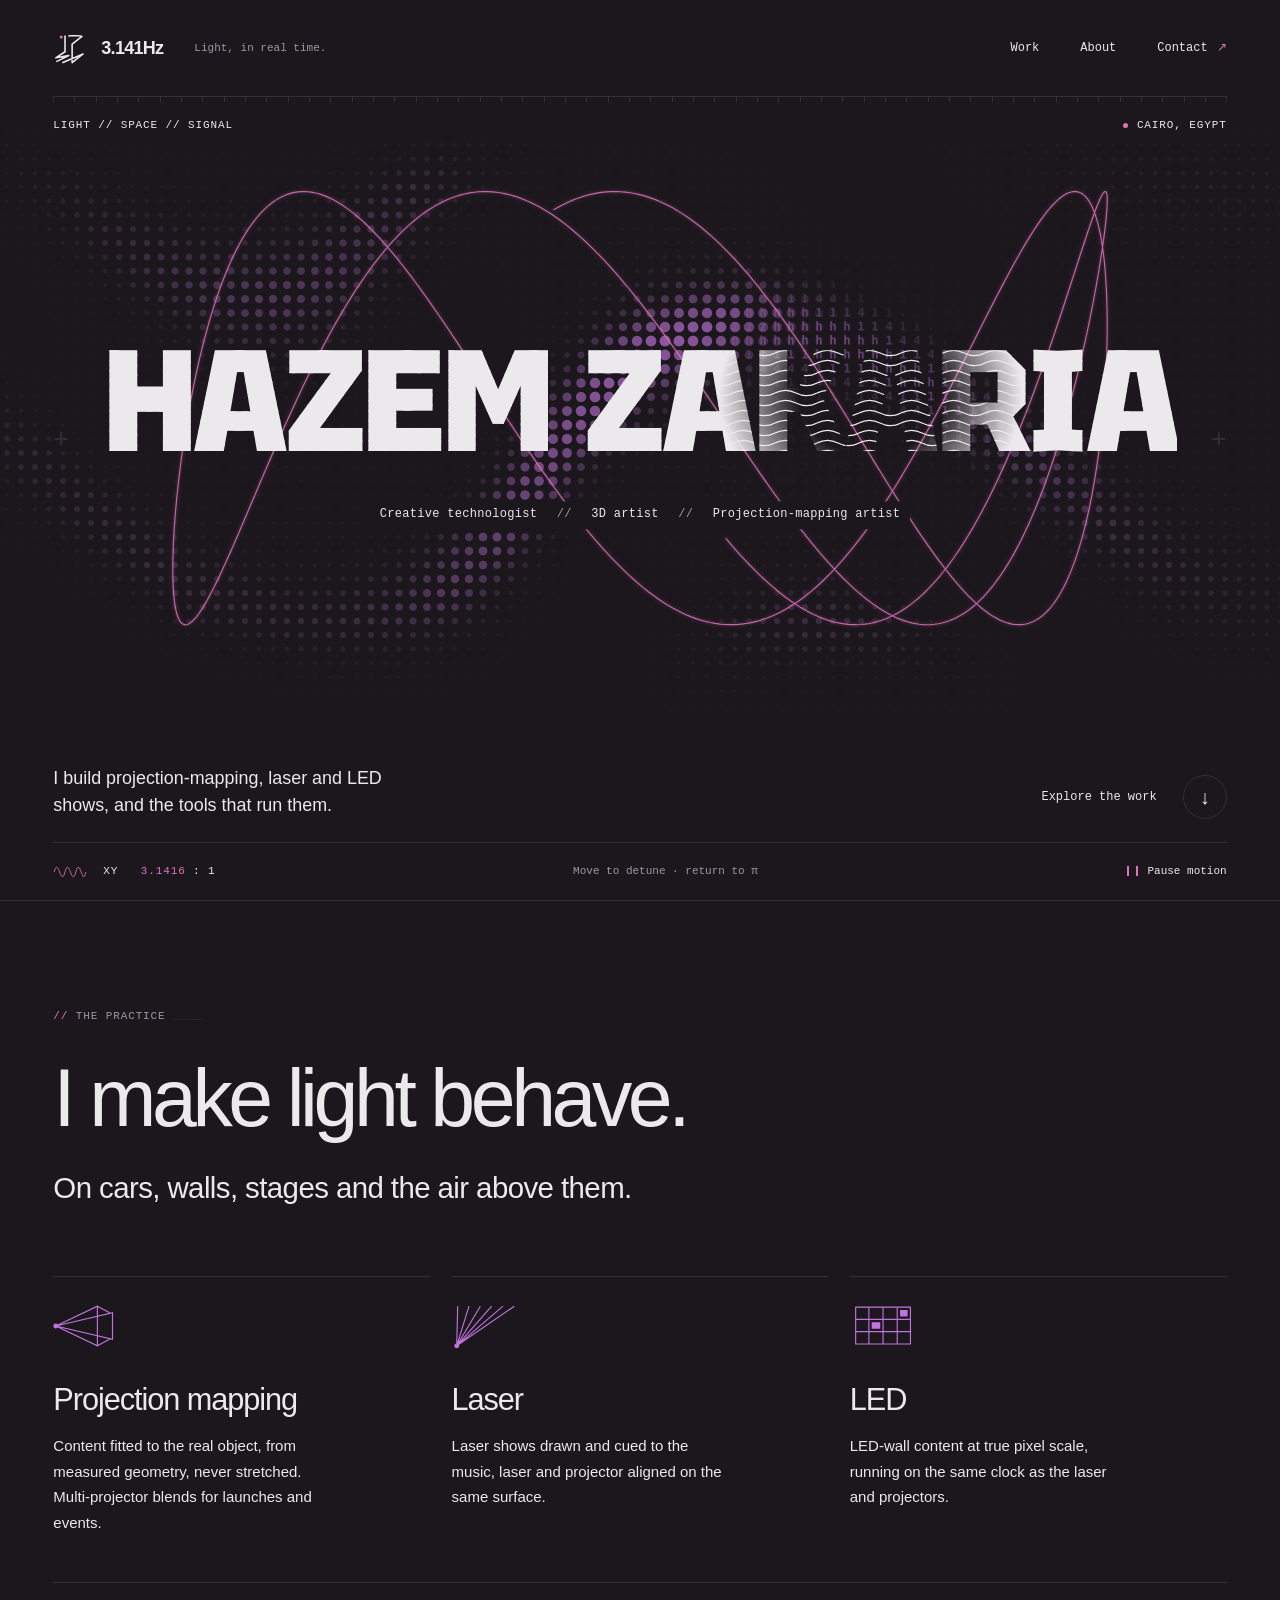
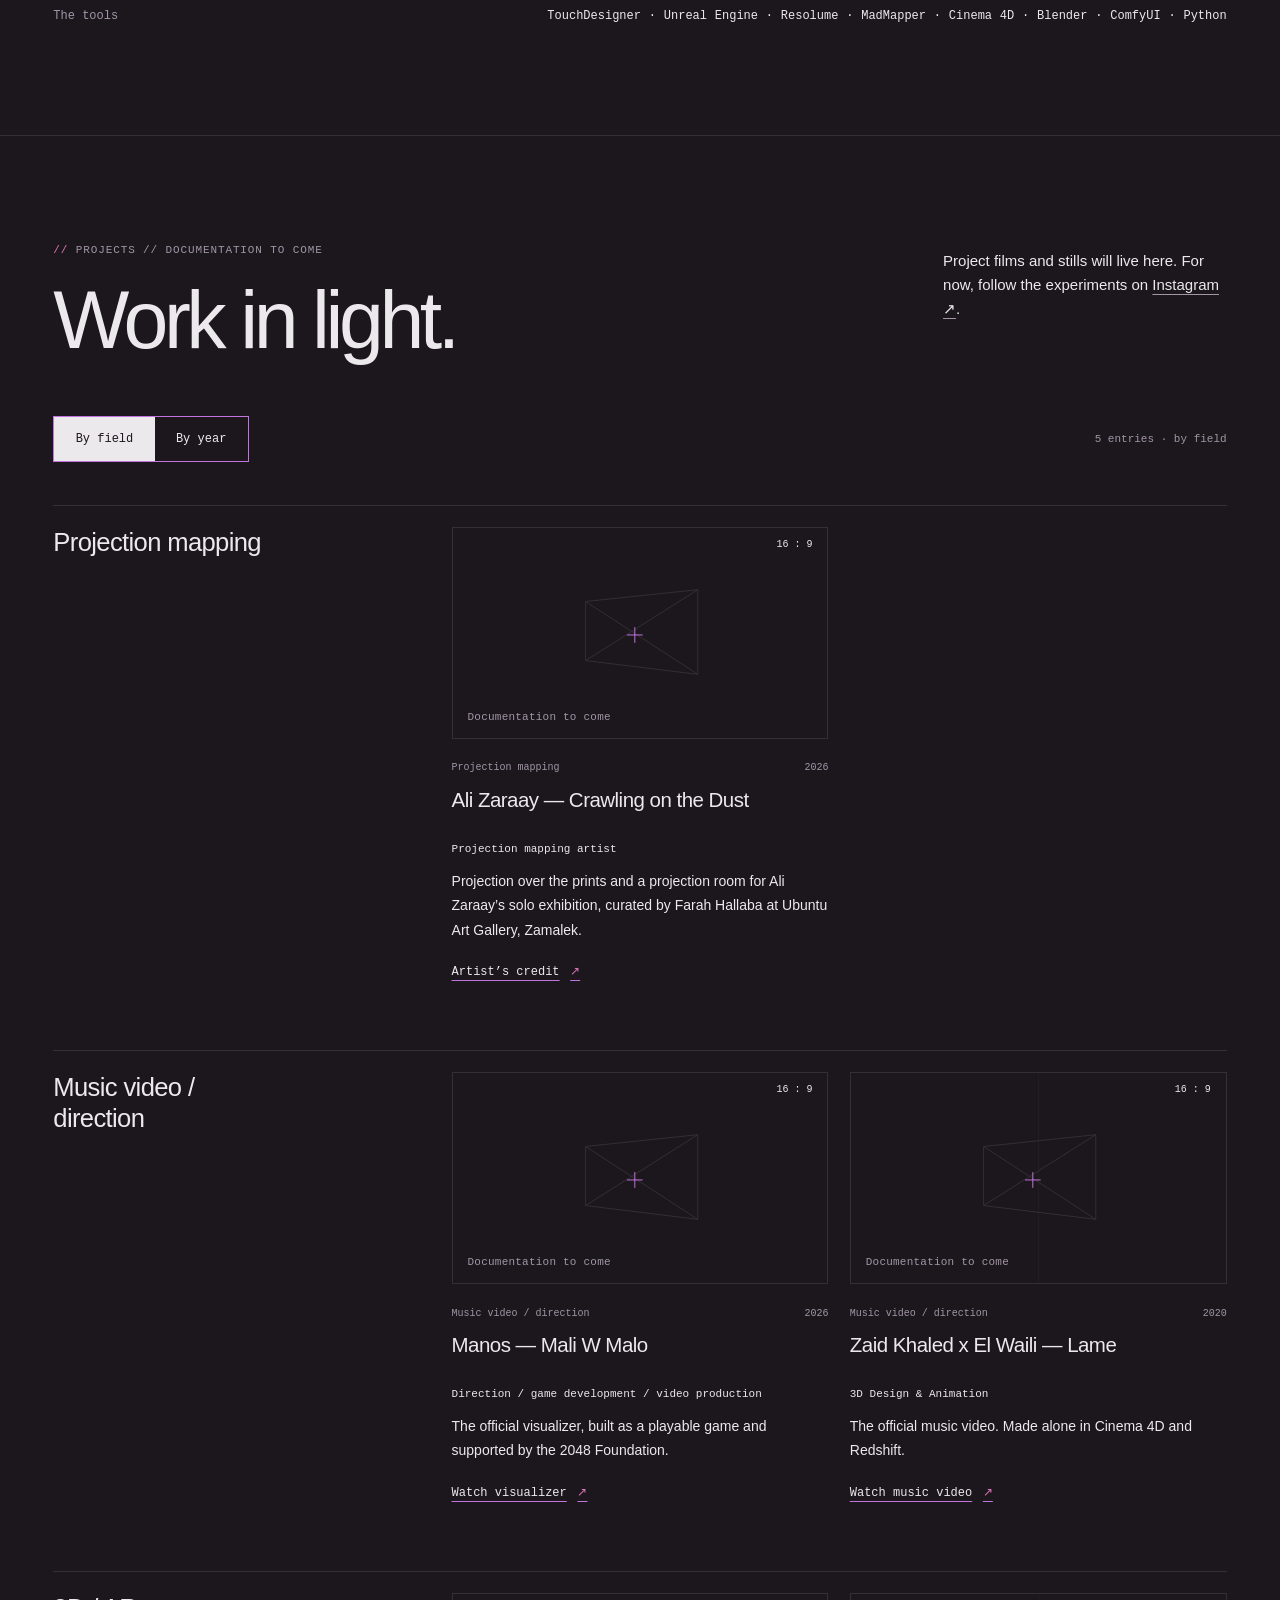
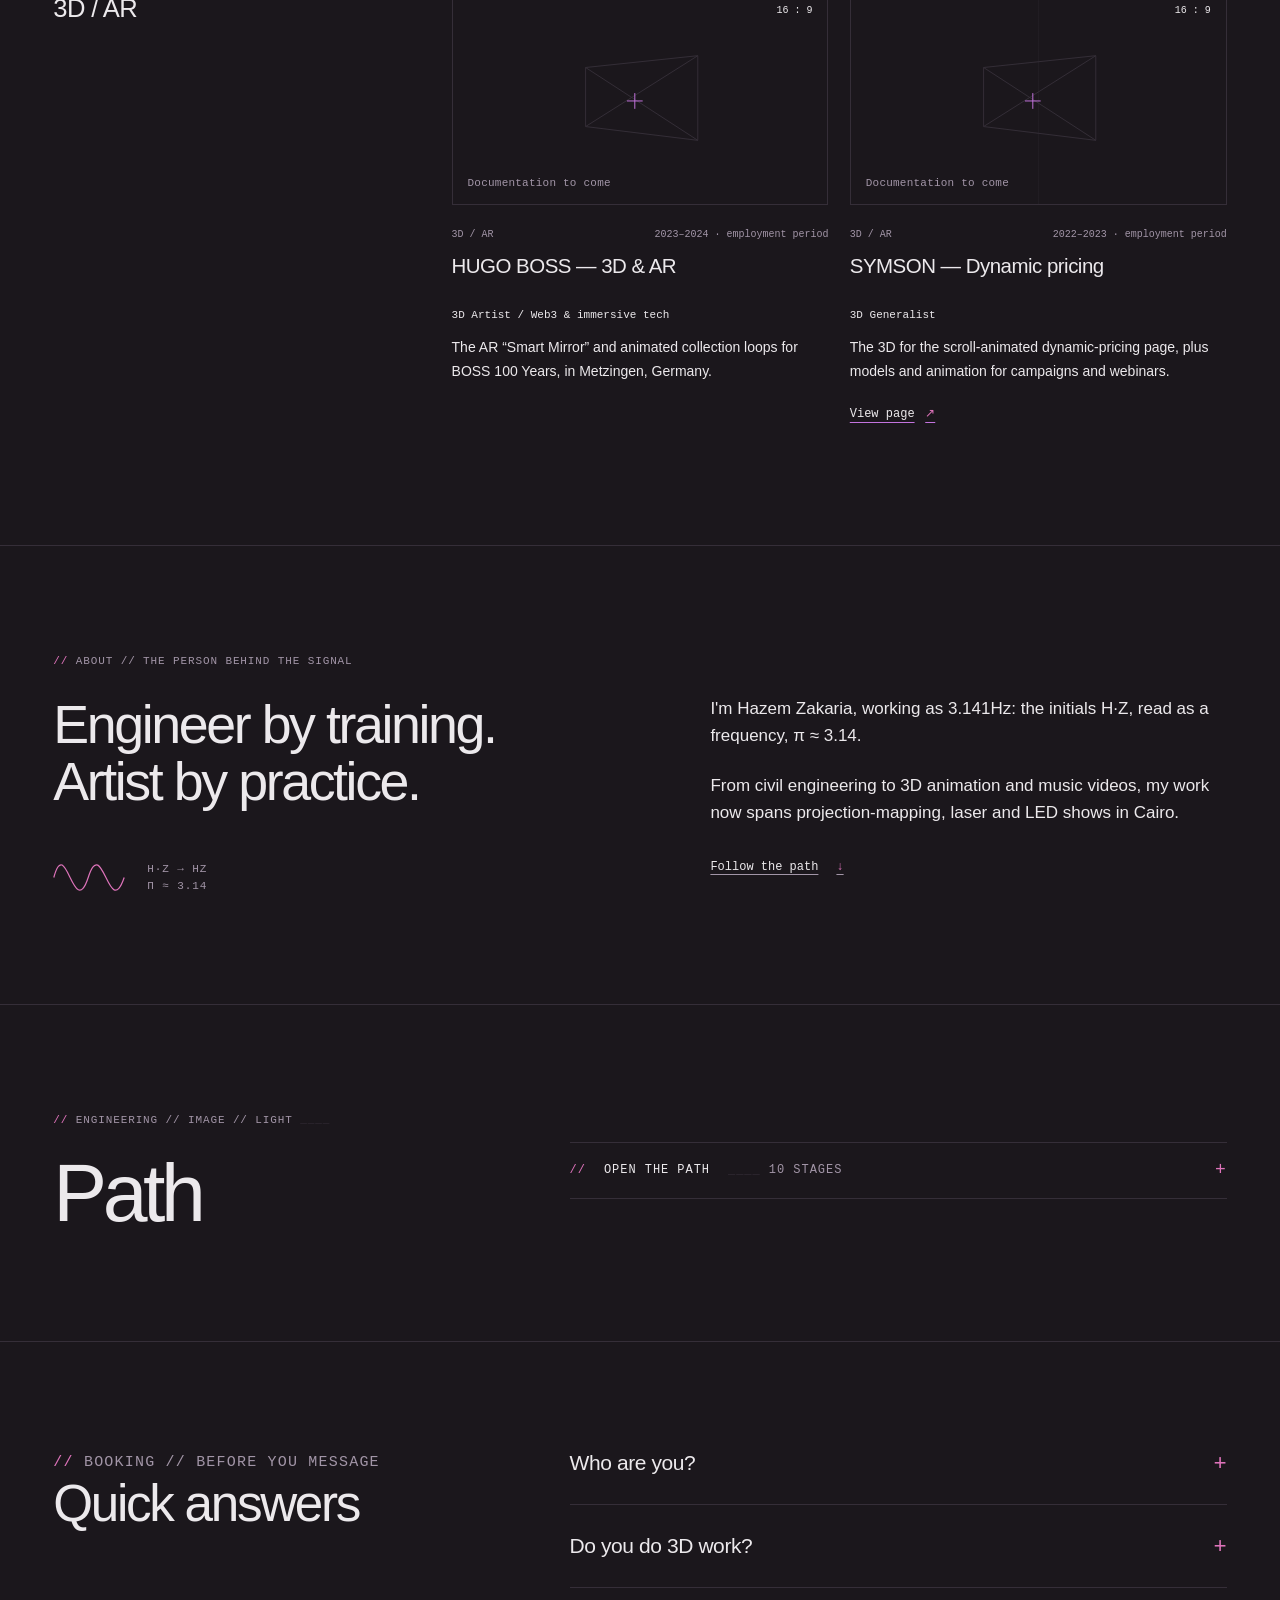
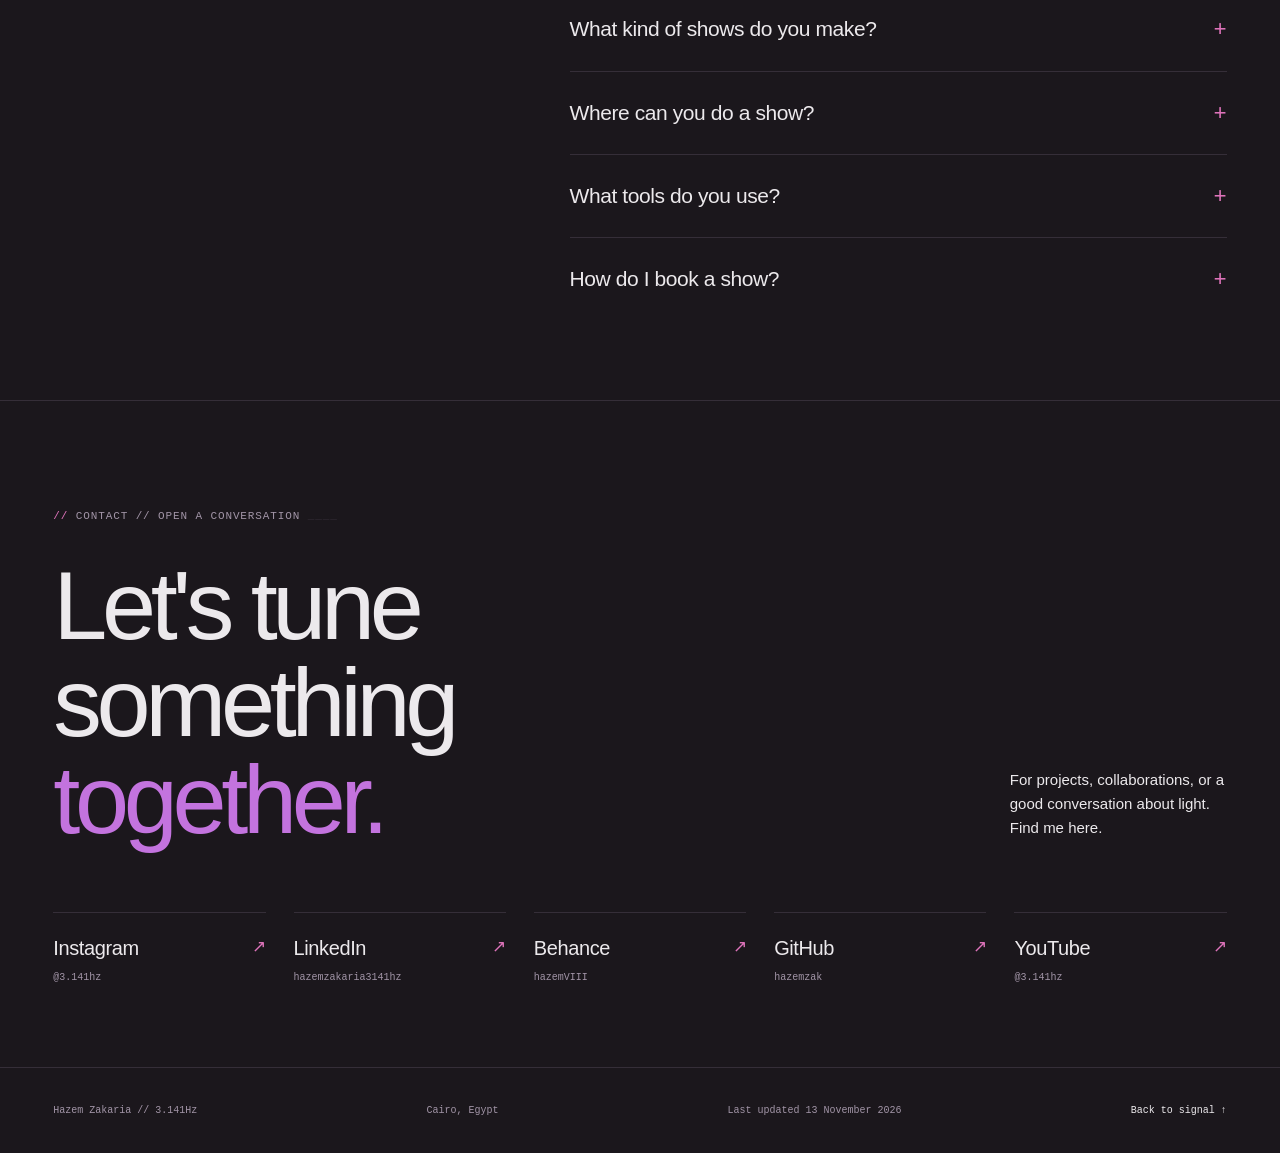
==== commit 7e7d1953: "Refine hub: work section by field/year, Sky Is Orange CR1 palette, CR1 share image Astra round 5 ref" ====
--- a/index.html
+++ b/index.html
@@ -254,11 +254,11 @@
     ]
   }
 </script>
-<meta property="og:image" content="https://hazemzak.github.io/hazem-zakaria.jpg">
-<meta property="og:image:width" content="281">
-<meta property="og:image:height" content="281">
-<meta property="og:image:alt" content="Portrait of Hazem Zakaria (3.141Hz), creative technologist and 3D artist in Cairo.">
-<meta name="twitter:card" content="summary">
+<meta property="og:image" content="https://hazemzak.github.io/og-image.png">
+<meta property="og:image:width" content="1200">
+<meta property="og:image:height" content="630">
+<meta property="og:image:alt" content="Hazem Zakaria — 3.141Hz. Violet frequency portrait with a blue-green laser trace.">
+<meta name="twitter:card" content="summary_large_image">
 <meta name="theme-color" content="#1B171C">
 <link rel="icon" type="image/svg+xml" href="favicon.svg">
 <link rel="preload" href="fonts/tektur-name.woff2" as="font" type="font/woff2" crossorigin>
@@ -314,32 +314,61 @@
   </section>
   <section class="section work wrap" id="work" aria-labelledby="work-title">
     <div class="section-heading"><div><p class="eyebrow">Projects // Documentation to come</p><h2 class="large work-title" id="work-title">Work in light.</h2></div><p class="work-intro">Project films and stills will live here. For now, follow the experiments on <a href="https://www.instagram.com/3.141hz/" rel="me">Instagram ↗</a>.</p></div>
-    <div class="projects">
-      <!-- TODO: real project -->
-      <article class="project">
-        <div class="project-media" role="img" aria-label="Placeholder for project media; no project published yet">
-          <!-- Replace this placeholder with an img (with alt text), or a video with controls, playsinline and a poster. -->
-          <svg viewBox="0 0 160 120" fill="none" stroke="currentColor" aria-hidden="true"><path d="M25 28 139 16v86L25 88V28ZM25 28l114 74M139 16 25 88"/><path d="M75 54v16m-8-8h16" stroke="#DE73BA"/></svg>
-          <span class="media-format">16 : 9</span><span class="media-label">Media placeholder</span>
-        </div>
-        <h3>Project, Venue, City</h3><p>Project description to follow.</p>
-      </article>
-      <!-- TODO: real project -->
-      <article class="project">
-        <div class="project-media" role="img" aria-label="Placeholder for project media; no project published yet">
-          <svg viewBox="0 0 160 120" fill="none" stroke="currentColor" aria-hidden="true"><circle cx="80" cy="60" r="39"/><circle cx="80" cy="60" r="26"/><path d="M28 60h104M80 8v104"/><circle cx="80" cy="60" r="3" stroke="#DE73BA"/></svg>
-          <span class="media-format">16 : 9</span><span class="media-label">Media placeholder</span>
-        </div>
-        <h3>Project, Venue, City</h3><p>Project description to follow.</p>
-      </article>
-      <!-- TODO: real project -->
-      <article class="project">
-        <div class="project-media" role="img" aria-label="Placeholder for project media; no project published yet">
-          <svg viewBox="0 0 160 120" fill="none" stroke="currentColor" aria-hidden="true"><path d="M24 24h112v72H24zM24 48h112M24 72h112M52 24v72M80 24v72M108 24v72"/><path d="M74 60h12m-6-6v12" stroke="#DE73BA"/></svg>
-          <span class="media-format">16 : 9</span><span class="media-label">Media placeholder</span>
-        </div>
-        <h3>Project, Venue, City</h3><p>Project description to follow.</p>
-      </article>
+    <div class="work-controls" id="work-controls" hidden>
+      <fieldset class="work-switch">
+        <legend class="sr-only">Group work</legend>
+        <label><input type="radio" name="work-view" value="field" checked aria-controls="work-results"><span>By field</span></label>
+        <label><input type="radio" name="work-view" value="year" aria-controls="work-results"><span>By year</span></label>
+      </fieldset>
+      <p class="work-count" id="work-count" role="status" aria-live="polite" aria-atomic="true"></p>
+    </div>
+    <svg class="work-symbols" width="0" height="0" aria-hidden="true"><defs><symbol id="work-placeholder" viewBox="0 0 160 120"><g fill="none" stroke="currentColor"><path d="M25 28 139 16v86L25 88V28ZM25 28l114 74M139 16 25 88"/><path class="media-cross" d="M75 54v16m-8-8h16"/></g></symbol></defs></svg>
+    <div id="work-results">
+      <!-- WORK DATA: this is the only project list. Add one li; work.js derives both views.
+           data-period is a documented year/range, or empty for an undated entry.
+           Employment periods are labelled as such; they are not project release dates.
+           Media may replace the placeholder with an img, or a video with controls and a poster. -->
+      <ul class="projects" id="work-list" role="list">
+        <li class="project" data-field="Projection mapping" data-period="2026">
+          <div class="project-media"><svg viewBox="0 0 160 120" aria-hidden="true"><use href="#work-placeholder"/></svg><span class="media-format">16 : 9</span><span class="media-label">Documentation to come</span></div>
+          <p class="project-meta"><span>Projection mapping</span><span>2026</span></p>
+          <h3>Ali Zaraay — Crawling on the Dust</h3>
+          <p class="project-credit">Projection mapping artist</p>
+          <p>Projection over the prints and a projection room for Ali Zaraay’s solo exhibition, curated by Farah Hallaba at Ubuntu Art Gallery, Zamalek.</p>
+          <a class="project-link" href="https://www.instagram.com/p/Det7FthCGS1/">Artist’s credit <span aria-hidden="true">↗</span><span class="sr-only"> for Crawling on the Dust</span></a>
+        </li>
+        <li class="project" data-field="Music video / direction" data-period="2026">
+          <div class="project-media"><svg viewBox="0 0 160 120" aria-hidden="true"><use href="#work-placeholder"/></svg><span class="media-format">16 : 9</span><span class="media-label">Documentation to come</span></div>
+          <p class="project-meta"><span>Music video / direction</span><span>2026</span></p>
+          <h3>Manos — Mali W Malo</h3>
+          <p class="project-credit">Direction / game development / video production</p>
+          <p>The official visualizer, built as a playable game and supported by the 2048 Foundation.</p>
+          <a class="project-link" href="https://www.youtube.com/watch?v=yYaW_pDkwK8">Watch visualizer <span aria-hidden="true">↗</span><span class="sr-only"> — Manos, Mali W Malo</span></a>
+        </li>
+        <li class="project" data-field="Music video / direction" data-period="2020">
+          <div class="project-media"><svg viewBox="0 0 160 120" aria-hidden="true"><use href="#work-placeholder"/></svg><span class="media-format">16 : 9</span><span class="media-label">Documentation to come</span></div>
+          <p class="project-meta"><span>Music video / direction</span><span>2020</span></p>
+          <h3>Zaid Khaled x El Waili — Lame</h3>
+          <p class="project-credit">3D Design &amp; Animation</p>
+          <p>The official music video. Made alone in Cinema 4D and Redshift.</p>
+          <a class="project-link" href="https://www.youtube.com/watch?v=cLSMG0LA3gM">Watch music video <span aria-hidden="true">↗</span><span class="sr-only"> — Zaid Khaled x El Waili, Lame</span></a>
+        </li>
+        <li class="project" data-field="3D / AR" data-period="2023–2024">
+          <div class="project-media"><svg viewBox="0 0 160 120" aria-hidden="true"><use href="#work-placeholder"/></svg><span class="media-format">16 : 9</span><span class="media-label">Documentation to come</span></div>
+          <p class="project-meta"><span>3D / AR</span><span>2023–2024 · employment period</span></p>
+          <h3>HUGO BOSS — 3D &amp; AR</h3>
+          <p class="project-credit">3D Artist / Web3 &amp; immersive tech</p>
+          <p>The AR “Smart Mirror” and animated collection loops for BOSS 100 Years, in Metzingen, Germany.</p>
+        </li>
+        <li class="project" data-field="3D / AR" data-period="2022–2023">
+          <div class="project-media"><svg viewBox="0 0 160 120" aria-hidden="true"><use href="#work-placeholder"/></svg><span class="media-format">16 : 9</span><span class="media-label">Documentation to come</span></div>
+          <p class="project-meta"><span>3D / AR</span><span>2022–2023 · employment period</span></p>
+          <h3>SYMSON — Dynamic pricing</h3>
+          <p class="project-credit">3D Generalist</p>
+          <p>The 3D for the scroll-animated dynamic-pricing page, plus models and animation for campaigns and webinars.</p>
+          <a class="project-link" href="https://www.symson.com/algorithm">View page <span aria-hidden="true">↗</span><span class="sr-only"> — SYMSON dynamic pricing</span></a>
+        </li>
+      </ul>
     </div>
   </section>
   <section class="section about wrap" id="about" aria-labelledby="about-title">
@@ -442,5 +471,6 @@
 <footer class="footer wrap"><span>Hazem Zakaria // 3.141Hz</span><span>Cairo, Egypt</span><time datetime="2026-11-13">Last updated 13 November 2026</time><a href="#top">Back to signal ↑</a></footer>
 <script>for(const a of document.querySelectorAll('a[href="#path"]'))a.addEventListener("click",()=>{document.getElementById("path-details").open=true});if(location.hash==="#path")document.getElementById("path-details").open=true</script>
 <script src="hero.js" defer></script>
+<script src="work.js" defer></script>
 </body>
 </html>
--- a/site.css
+++ b/site.css
@@ -1,5 +1,8 @@
 @font-face{font-family:"Hz Tektur";src:url("fonts/tektur-name.woff2") format("woff2");font-style:normal;font-weight:800;font-display:swap}
-:root{--bg:#1B171C;--rule:#4A2D57;--lead:#E9DDF0;--anchor:#DE73BA;--laser:#73DED5;--hero-face:"Hz Tektur",Arial,sans-serif;--display:"Helvetica Neue",Arial,sans-serif;--body:"Segoe UI",Helvetica,Arial,sans-serif;--mono:"SFMono-Regular",Consolas,"Liberation Mono",monospace;--gutter:clamp(22px,4.2vw,80px);--ease:cubic-bezier(.2,.7,.2,1)}
+/* CR1 R1: 11 violet in three values; 12 is its smaller anchor; 8 carries signal/action.
+   CSS is the palette source for the WebGL shader and Canvas2D fallback in hero.js.
+   Geometry is independent: u is half the existing 24px registration interval at 1440. */
+:root{--bg:#1B171C;--rule:#352E38;--tonic:#C373DE;--lead:#ECE9EC;--anchor:#A295A7;--laser:#DE73BA;--hero-face:"Hz Tektur",Arial,sans-serif;--display:"Helvetica Neue",Arial,sans-serif;--body:"Segoe UI",Helvetica,Arial,sans-serif;--mono:"SFMono-Regular",Consolas,"Liberation Mono",monospace;--u:clamp(8px,.833333333vw,14px);--gutter:clamp(24px,4.166666667vw,70px);--frame-edge:max(var(--gutter),calc((100vw - 1680px)/2 + var(--gutter)));--gap:calc(2 * var(--u));--ease:cubic-bezier(.2,.7,.2,1)}
 *{box-sizing:border-box}
 html{background:var(--bg);scroll-behavior:smooth;scroll-padding-top:28px}
 body{margin:0;color:var(--lead);background:var(--bg);font:400 17px/1.6 var(--body);-webkit-font-smoothing:antialiased}
@@ -26,21 +29,21 @@
 .nav a:last-child::after{content:"↗";margin-left:9px;color:var(--laser)}
 .hero{position:relative;height:100vh;height:100svh;min-height:760px;max-height:1250px;isolation:isolate;overflow:hidden}
 .scene{position:absolute;inset:96px 0 167px;isolation:isolate}
-.scene::before{content:"";position:absolute;inset:0 var(--gutter);border-top:1px solid var(--rule);background:repeating-linear-gradient(90deg,var(--rule) 0 1px,transparent 1px 24px) top left/100% 5px no-repeat;opacity:.65;z-index:1;pointer-events:none}
+.scene::before{content:"";position:absolute;inset:0 var(--frame-edge);border-top:1px solid var(--rule);background:repeating-linear-gradient(90deg,var(--rule) 0 1px,transparent 1px var(--gap)) top left/100% 5px no-repeat;z-index:1;pointer-events:none}
 .field,.trace{position:absolute;inset:0;width:100%;height:100%;pointer-events:none}
 .field{background:radial-gradient(ellipse at 50% 48%,transparent 5%,var(--bg) 70%),radial-gradient(circle,var(--rule) 1px,transparent 1.5px) center/9px 9px}
 .field.is-ready{background:none}
-.stage-meta{position:absolute;inset:23px var(--gutter) auto;display:flex;align-items:center;justify-content:space-between;gap:16px;z-index:1}
+.stage-meta{position:absolute;inset:var(--gap) var(--frame-edge) auto;display:flex;align-items:center;justify-content:space-between;gap:16px;z-index:1;background:var(--bg)}
 .location{display:flex;align-items:center;gap:9px}
 .location::before{content:"";width:5px;height:5px;background:var(--laser);border-radius:50%}
-.registration{position:absolute;left:var(--gutter);right:var(--gutter);top:54%;height:1px;pointer-events:none;color:var(--rule)}
+.registration{position:absolute;left:var(--frame-edge);right:var(--frame-edge);top:54%;height:1px;pointer-events:none;color:var(--rule)}
 .registration::before,.registration::after{content:"+";position:absolute;font:300 26px/1 var(--mono);top:-13px}
 .registration::after{right:0}
-.hero-title{position:absolute;top:50%;left:var(--gutter);right:var(--gutter);transform:translateY(-43%);text-align:center}
+.hero-title{position:absolute;top:50%;left:var(--frame-edge);right:var(--frame-edge);transform:translateY(-43%);text-align:center}
 .name{font:800 clamp(52px,11.25vw,189px)/1.02 var(--hero-face);letter-spacing:-.025em;text-transform:uppercase;white-space:nowrap;width:max-content;max-width:100%;margin:auto;color:var(--lead)}
 .name span{display:inline-block}
 @supports ((background-clip:text) or (-webkit-background-clip:text)){
- .name{--mx:71%;--my:43%;background-color:transparent;background-image:radial-gradient(ellipse 1.1em .9em at var(--mx) var(--my),transparent 45%,var(--lead) 96%),url("data:image/svg+xml,%3Csvg xmlns='http://www.w3.org/2000/svg' width='42' height='10'%3E%3Cpath d='M0 5.0 C7.56 1.0999999999999996 13.44 1.0999999999999996 21.0 5.0 S34.44 8.9 42 5.0' fill='none' stroke='%23E9DDF0' stroke-width='1.2'/%3E%3C/svg%3E");background-size:auto,42px 10px;background-clip:text;-webkit-background-clip:text;color:transparent}
+ .name{--mx:71%;--my:43%;background-color:transparent;background-image:radial-gradient(ellipse 1.1em .9em at var(--mx) var(--my),transparent 45%,var(--lead) 96%),url("data:image/svg+xml,%3Csvg xmlns='http://www.w3.org/2000/svg' width='42' height='10'%3E%3Cpath d='M0 5.0 C7.56 1.0999999999999996 13.44 1.0999999999999996 21.0 5.0 S34.44 8.9 42 5.0' fill='none' stroke='%23ECE9EC' stroke-width='1.2'/%3E%3C/svg%3E");background-size:auto,42px 10px;background-clip:text;-webkit-background-clip:text;color:transparent}
  .name::selection,.name span::selection{-webkit-text-fill-color:var(--bg);color:var(--bg)}
 }
 .artist-role{margin:27px auto 0;padding:3px 10px;width:max-content;max-width:100%;background:var(--bg);font:400 12px/1.8 var(--mono);letter-spacing:.025em}
@@ -51,7 +54,7 @@
 .explore{display:flex;align-items:center;gap:26px;font:400 12px/1.4 var(--mono);white-space:nowrap;min-height:44px}
 .arrow{display:grid;place-items:center;border:1px solid var(--rule);border-radius:50%;width:44px;height:44px;font:300 20px/1 var(--body);transition:background .25s,border-color .25s,transform .35s var(--ease)}
 .explore:hover .arrow{background:var(--laser);color:var(--bg);border-color:var(--laser);transform:translateY(3px)}
-.instrument{position:absolute;bottom:0;left:var(--gutter);right:var(--gutter);height:58px;display:flex;align-items:center;justify-content:space-between;gap:18px;border-top:1px solid var(--rule)}
+.instrument{position:absolute;bottom:0;left:var(--frame-edge);right:var(--frame-edge);height:58px;display:flex;align-items:center;justify-content:space-between;gap:18px;border-top:1px solid var(--rule)}
 .signal{display:flex;align-items:center;gap:16px}
 .signal svg{width:34px;height:20px;color:var(--laser)}
 .signal output{color:var(--laser);font-variant-numeric:tabular-nums;display:inline-block;min-width:4.8ch}
@@ -61,14 +64,14 @@
 .motion::before{content:"";width:7px;height:10px;border-inline:2px solid var(--laser)}
 .motion[aria-pressed="true"]::before{width:0;height:0;border:5px solid transparent;border-left:7px solid var(--laser);border-right:0}
 .motion:hover{color:var(--laser)}
-.section{padding-block:clamp(78px,8.7vw,144px);border-top:1px solid var(--rule)}
+.section{padding-block:calc(10 * var(--u));border-top:1px solid var(--rule)}
 .section-heading{display:flex;justify-content:space-between;gap:36px;align-items:flex-start;margin-bottom:55px}
 .large{font:500 clamp(42px,6.3vw,100px)/1.02 var(--display);letter-spacing:-.055em}
 .practice .large{max-width:950px;margin-top:33px}
 .practice-sub{margin-top:25px;font-size:clamp(19px,2.3vw,31px);letter-spacing:-.02em;max-width:36ch}
-.disciplines{display:grid;grid-template-columns:repeat(3,minmax(0,1fr));gap:40px;margin-top:68px}
+.disciplines{display:grid;grid-template-columns:repeat(3,minmax(0,1fr));gap:var(--gap);margin-top:calc(6 * var(--u))}
 .discipline{border-top:1px solid var(--rule);padding-top:25px}
-.discipline svg{width:68px;height:48px;color:var(--laser);margin-bottom:33px;stroke-width:1.2}
+.discipline svg{width:68px;height:48px;color:var(--tonic);margin-bottom:33px;stroke-width:1.2}
 .discipline h3{font:500 clamp(23px,2.4vw,34px)/1.1 var(--display);letter-spacing:-.035em;margin-bottom:17px}
 .discipline p{font-size:15px;line-height:1.7;max-width:34ch}
 .tools{display:flex;gap:16px 28px;flex-wrap:wrap;align-items:baseline;margin-top:47px;padding-top:23px;border-top:1px solid var(--rule);font:400 12px/1.8 var(--mono)}
@@ -78,8 +81,8 @@
 .work-intro a{text-decoration:underline;text-underline-offset:4px;text-decoration-color:var(--anchor)}
 .work-intro a:hover{color:var(--laser)}
 .work-title{margin-top:20px}
-.projects{display:grid;grid-template-columns:repeat(3,minmax(0,1fr));gap:26px}
-.project-media{position:relative;aspect-ratio:16/9;overflow:hidden;border:1px solid var(--rule);display:grid;place-items:center;background:linear-gradient(90deg,transparent calc(50% - .5px),#4A2D573d 50%,transparent calc(50% + .5px)),linear-gradient(transparent calc(50% - .5px),#4A2D573d 50%,transparent calc(50% + .5px))}
+.projects{display:grid;grid-template-columns:repeat(3,minmax(0,1fr));gap:calc(4 * var(--u)) var(--gap);list-style:none;margin:0;padding:0;min-width:0}
+.project-media{position:relative;aspect-ratio:16/9;overflow:hidden;border:1px solid var(--rule);display:grid;place-items:center;background:linear-gradient(90deg,transparent calc(50% - .5px),#352E383d 50%,transparent calc(50% + .5px)),linear-gradient(transparent calc(50% - .5px),#352E383d 50%,transparent calc(50% + .5px))}
 .project-media::before,.project-media::after{content:"";position:absolute;width:10px;height:10px;border-color:var(--lead);border-style:solid;z-index:1}
 .project-media::before{left:-1px;top:-1px;border-width:1px 0 0 1px}
 .project-media::after{right:-1px;bottom:-1px;border-width:0 1px 1px 0}
@@ -115,7 +118,7 @@
 .path-entry p:last-child{margin-bottom:0}
 .path-entry a{text-decoration:underline;text-decoration-color:var(--anchor);text-underline-offset:4px;overflow-wrap:anywhere}
 .path-entry a:hover,.path-link:hover{color:var(--laser)}
-.path-now::before{background:var(--laser);border-color:var(--laser);box-shadow:0 0 14px #73DED540}
+.path-now::before{background:var(--laser);border-color:var(--laser);box-shadow:0 0 14px #DE73BA40}
 .path-now .path-date{color:var(--laser)}
 .faq-layout{display:grid;grid-template-columns:1fr 1.6fr;gap:9%}
 .faq h2{font:500 clamp(36px,4vw,60px)/1.1 var(--display);letter-spacing:-.045em}
@@ -127,7 +130,7 @@
 .contact{position:relative;padding-bottom:60px}
 .contact-top{display:flex;align-items:flex-end;justify-content:space-between;gap:40px;margin-top:32px}
 .contact h2{font:500 clamp(44px,7.6vw,120px)/1 var(--display);letter-spacing:-.055em}
-.contact h2 span{display:block;color:var(--laser)}
+.contact h2 span{display:block;color:var(--tonic)}
 .contact-note{max-width:26ch;font-size:15px;padding-bottom:8px}
 .profiles{list-style:none;padding:0;margin:64px 0 0;display:grid;grid-template-columns:repeat(5,minmax(0,1fr));gap:28px}
 .profiles a{position:relative;display:block;padding:23px 24px 22px 0;border-top:1px solid var(--rule);font:500 20px/1.2 var(--display);letter-spacing:-.02em;transition:color .2s}
@@ -172,7 +175,7 @@
 @media(max-width:600px){
  .masthead{height:80px}.brand{font-size:16px;gap:7px}.brand img{height:29px;width:29px}.nav{gap:19px}.nav a{font-size:11px}.nav a:last-child::after{display:none}
  .hero{height:100svh;min-height:720px;max-height:950px}.scene{top:80px;bottom:216px}.stage-meta{top:22px;font-size:9px;letter-spacing:.04em}.registration{top:55%}
- .hero-title{top:52%;transform:translateY(-42%);left:24px;right:24px}.name{font-size:20.5vw;line-height:1.06;letter-spacing:-.025em;width:100%;white-space:normal;background-size:auto,35px 9px;background-image:radial-gradient(ellipse 1.1em .9em at var(--mx) var(--my),transparent 45%,var(--lead) 96%),url("data:image/svg+xml,%3Csvg xmlns='http://www.w3.org/2000/svg' width='35' height='9'%3E%3Cpath d='M0 4.5 C6.3 1.25 11.200000000000001 1.25 17.5 4.5 S28.7 7.75 35 4.5' fill='none' stroke='%23E9DDF0' stroke-width='1.2'/%3E%3C/svg%3E")}.name span{display:block}.name span:first-child{letter-spacing:inherit;font-size:1em}.artist-role{max-width:31ch;margin:22px auto 0;font-size:11px;line-height:1.8}.artist-role span{display:none}
+ .hero-title{top:52%;transform:translateY(-42%);left:24px;right:24px}.name{font-size:20.5vw;line-height:1.06;letter-spacing:-.025em;width:100%;white-space:normal;background-size:auto,35px 9px;background-image:radial-gradient(ellipse 1.1em .9em at var(--mx) var(--my),transparent 45%,var(--lead) 96%),url("data:image/svg+xml,%3Csvg xmlns='http://www.w3.org/2000/svg' width='35' height='9'%3E%3Cpath d='M0 4.5 C6.3 1.25 11.200000000000001 1.25 17.5 4.5 S28.7 7.75 35 4.5' fill='none' stroke='%23ECE9EC' stroke-width='1.2'/%3E%3C/svg%3E")}.name span{display:block}.name span:first-child{letter-spacing:inherit;font-size:1em}.artist-role{max-width:31ch;margin:22px auto 0;font-size:11px;line-height:1.8}.artist-role span{display:none}
  .hero-bottom{bottom:94px;gap:20px;align-items:flex-end}.claim{font-size:16px;line-height:1.55;max-width:27ch}.explore{gap:0}.hero-bottom .explore-label{display:none}.arrow{width:40px;height:40px;flex-shrink:0}
  .instrument{height:65px;gap:8px}.signal{gap:10px;font-size:10px;letter-spacing:0}.signal svg{width:27px}.hint{display:none}.motion{font-size:10px;padding-left:8px;gap:7px}
  .section{padding-block:70px}.practice .large{font-size:51px;margin-top:25px}.practice-sub{font-size:21px;margin-top:20px}.disciplines{grid-template-columns:1fr;margin-top:43px;gap:32px}.discipline{display:grid;grid-template-columns:58px 1fr;column-gap:22px;padding-top:25px}.discipline svg{width:48px;grid-row:1/3;margin:0}.discipline h3{font-size:25px;margin-bottom:12px}.discipline p{font-size:15px;max-width:none}.tools{margin-top:35px;font-size:11px}
@@ -182,3 +185,37 @@
 }
 @media(prefers-reduced-motion:reduce){html{scroll-behavior:auto}*,*::before,*::after{transition:none!important}.explore:hover .arrow,.profiles a:hover::after{transform:none}}
 @media(forced-colors:active){.name{background:none;color:CanvasText}.field,.trace{display:none}.project-media,.arrow{border-color:CanvasText}.motion::before{border-color:ButtonText}.brand img{forced-color-adjust:none}}
+
+/* Work is a progressively enhanced HTML data list. Same frame, two groupings. */
+.sr-only{position:absolute;width:1px;height:1px;padding:0;margin:-1px;overflow:hidden;clip-path:inset(50%);white-space:nowrap;border:0}
+.work-symbols{position:absolute;overflow:hidden}
+.work-controls{display:flex;justify-content:space-between;align-items:center;flex-wrap:wrap;gap:var(--u);margin-bottom:calc(4 * var(--u))}
+.work-controls[hidden]{display:none}
+.work-switch{display:flex;gap:0;border:1px solid var(--tonic);padding:0;margin:0;min-width:0}
+.work-switch label{position:relative;display:block;cursor:pointer}
+.work-switch input{position:absolute;inset:0;width:100%;height:100%;margin:0;opacity:0;cursor:pointer}
+.work-switch span{display:grid;place-items:center;min-height:44px;min-width:calc(8 * var(--u));padding:var(--u) calc(2 * var(--u));font:400 12px/1.4 var(--mono)}
+.work-switch input:checked+span{color:var(--bg);background:var(--lead)}
+.work-switch input:focus-visible+span{outline:2px solid var(--laser);outline-offset:5px}
+.work-switch label:active span{background:var(--tonic);color:var(--bg)}
+.work-switch label:hover input:not(:checked)+span{color:var(--laser)}
+.work-count{font:400 11px/1.5 var(--mono);color:var(--anchor)}
+.work-group{display:grid;grid-template-columns:repeat(3,minmax(0,1fr));gap:var(--gap);border-top:1px solid var(--rule);padding-top:var(--gap)}
+.work-group+.work-group{margin-top:calc(5 * var(--u))}
+.work-group-title{font:500 clamp(21px,2vw,28px)/1.2 var(--display);letter-spacing:-.025em;max-width:17ch;padding-right:var(--u)}
+.work-group>.projects{grid-column:span 2;grid-template-columns:repeat(2,minmax(0,1fr))}
+.project{min-width:0}
+.project-media>svg{color:var(--rule)}
+.media-cross{stroke:var(--tonic)}
+.media-format{color:var(--lead)}
+.media-label{color:var(--anchor);background:var(--bg);font-size:11px}
+.project .project-meta{display:flex;flex-wrap:wrap;justify-content:space-between;gap:4px var(--u);margin-top:calc(2 * var(--u));font:400 10px/1.6 var(--mono);color:var(--anchor)}
+.project h3,.project h4{font:500 clamp(20px,1.6vw,25px)/1.25 var(--display);letter-spacing:-.025em;margin-top:var(--u);text-wrap:balance}
+.project>p{font-size:14px;line-height:1.75;margin-top:var(--u);color:var(--lead)}
+.project .project-credit{font:400 11px/1.65 var(--mono);color:var(--lead)}
+.project-link{display:inline-flex;align-items:baseline;gap:var(--u);font:400 12px/1.5 var(--mono);text-decoration:underline;text-underline-offset:5px;text-decoration-color:var(--tonic);min-height:44px;padding-block:var(--u);margin-top:var(--u)}
+.project-link>span[aria-hidden]{color:var(--laser)}
+.project-link:hover{color:var(--laser)}
+@media(max-width:900px){.disciplines{gap:var(--gap)}.work-group{grid-template-columns:1fr}.work-group>.projects{grid-column:auto}.work-group-title{max-width:none}.projects{grid-template-columns:repeat(2,minmax(0,1fr))}}
+@media(max-width:600px){.hero-title{left:var(--gutter);right:var(--gutter)}.section{padding-block:calc(9 * var(--u))}.work-group>.projects,.projects{grid-template-columns:1fr}.work-group+.work-group{margin-top:calc(6 * var(--u))}.work-controls{margin-bottom:calc(4 * var(--u))}.work-switch span{min-width:96px}.project h3,.project h4{font-size:23px}.project>p{font-size:15px}.project .project-meta{font-size:11px}.work-count{flex-basis:100%}.work-group-title{font-size:24px}}
+@media(forced-colors:active){.work-switch{border-color:ButtonText}.work-switch input:checked+span{outline:2px solid Highlight;outline-offset:-4px}.work-switch input:focus-visible+span{outline-color:Highlight}.media-cross{stroke:CanvasText}}
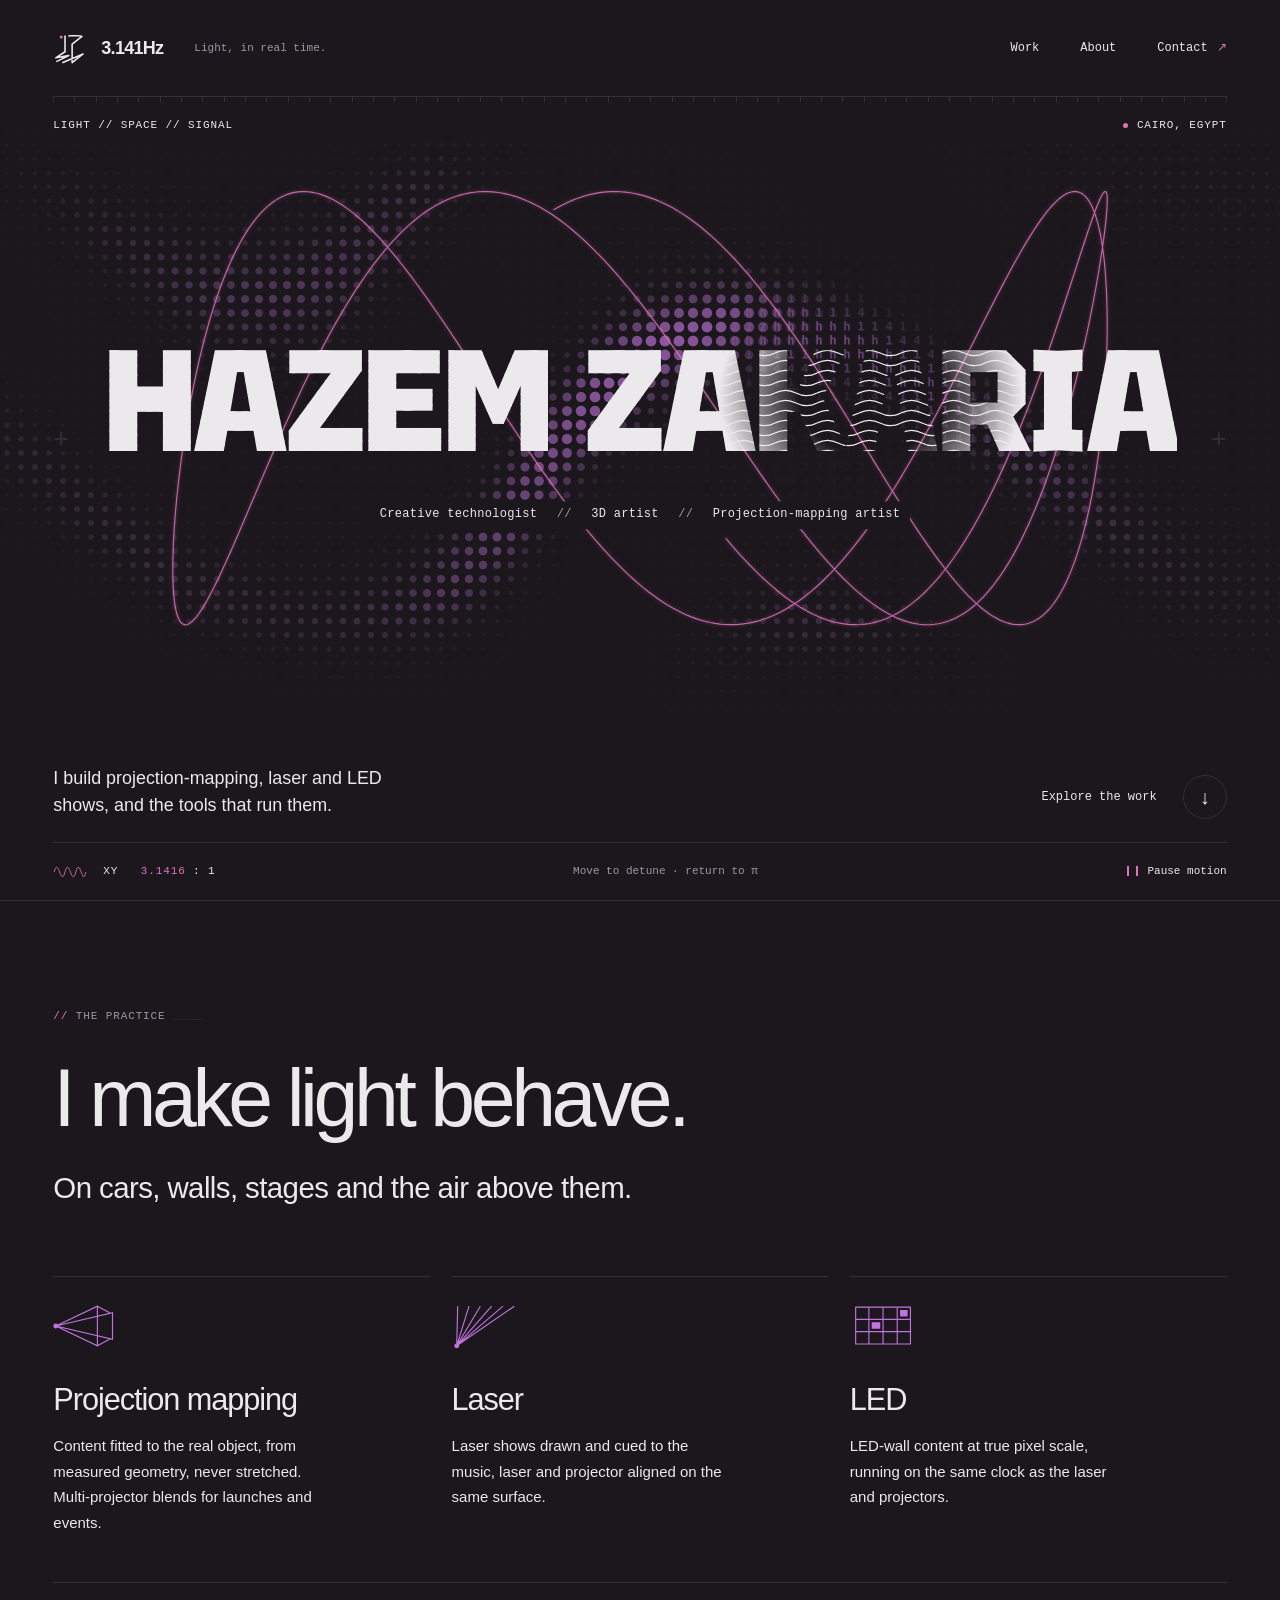
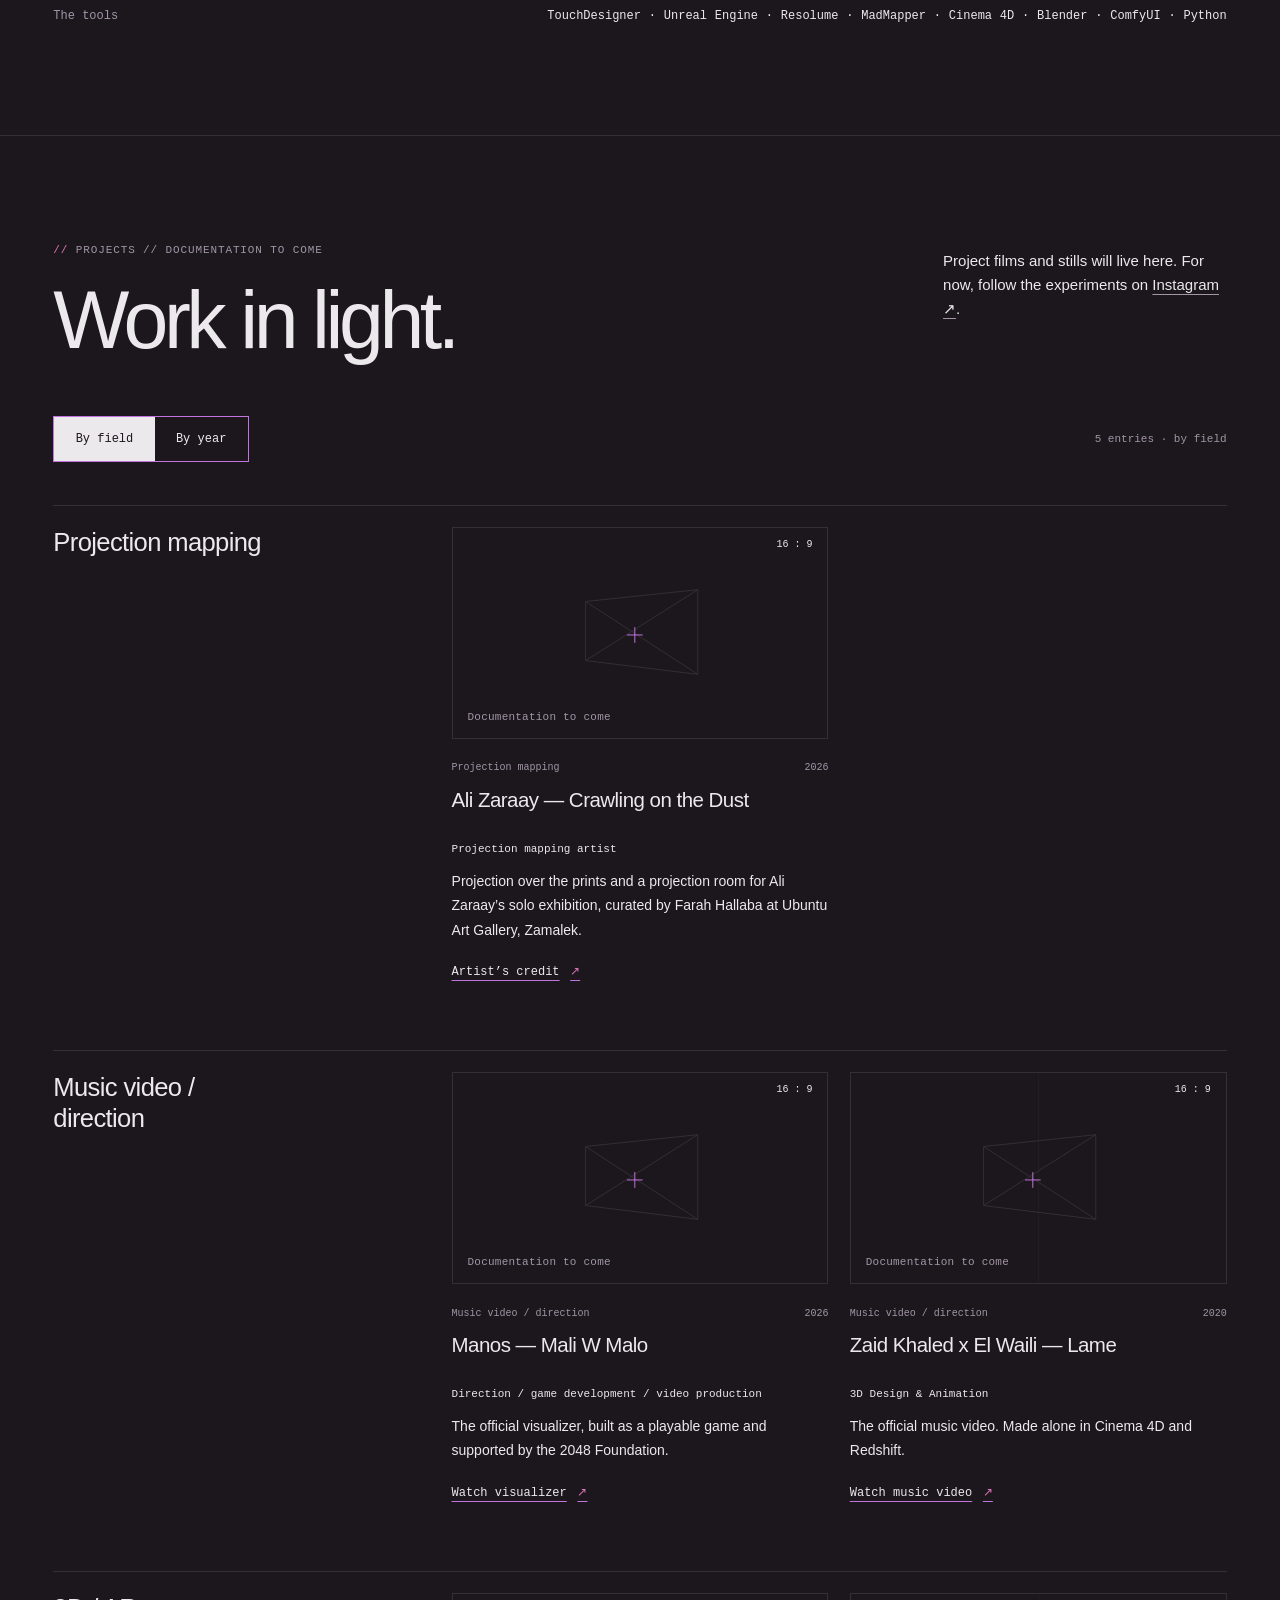
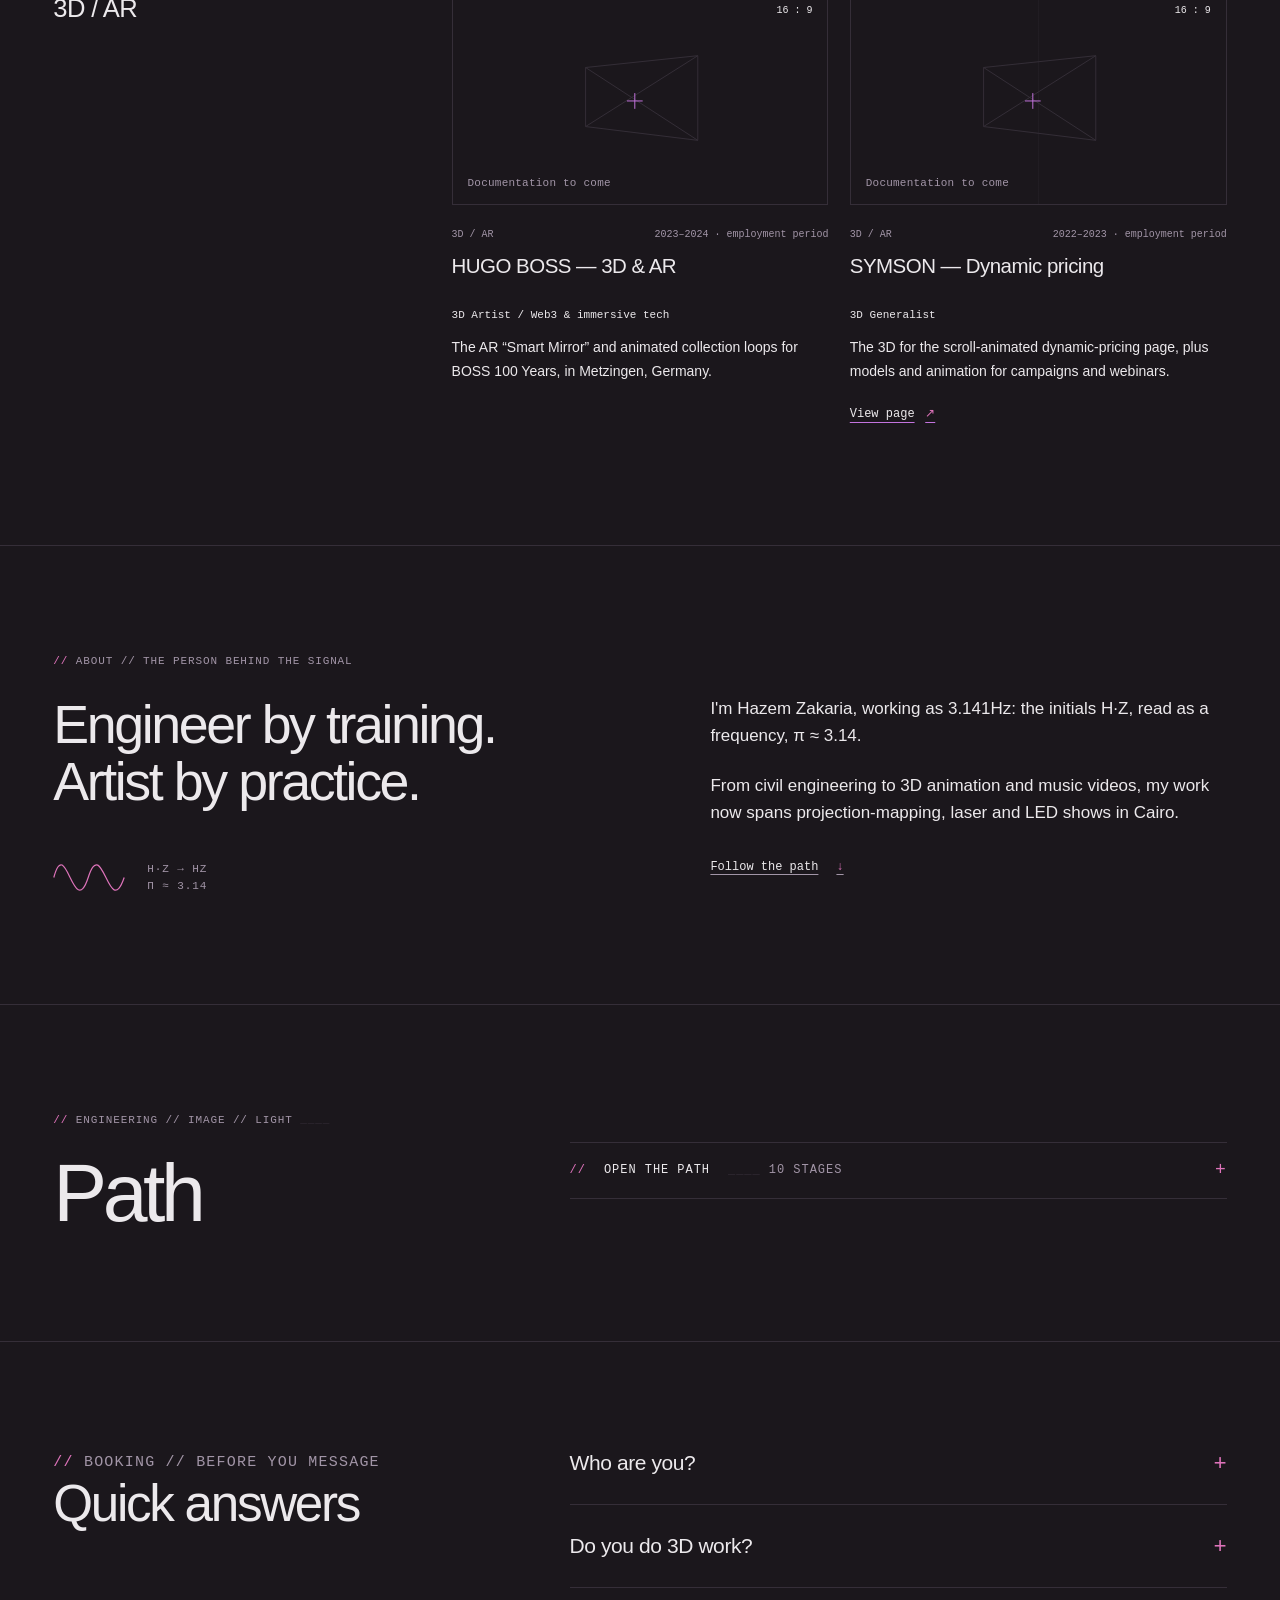
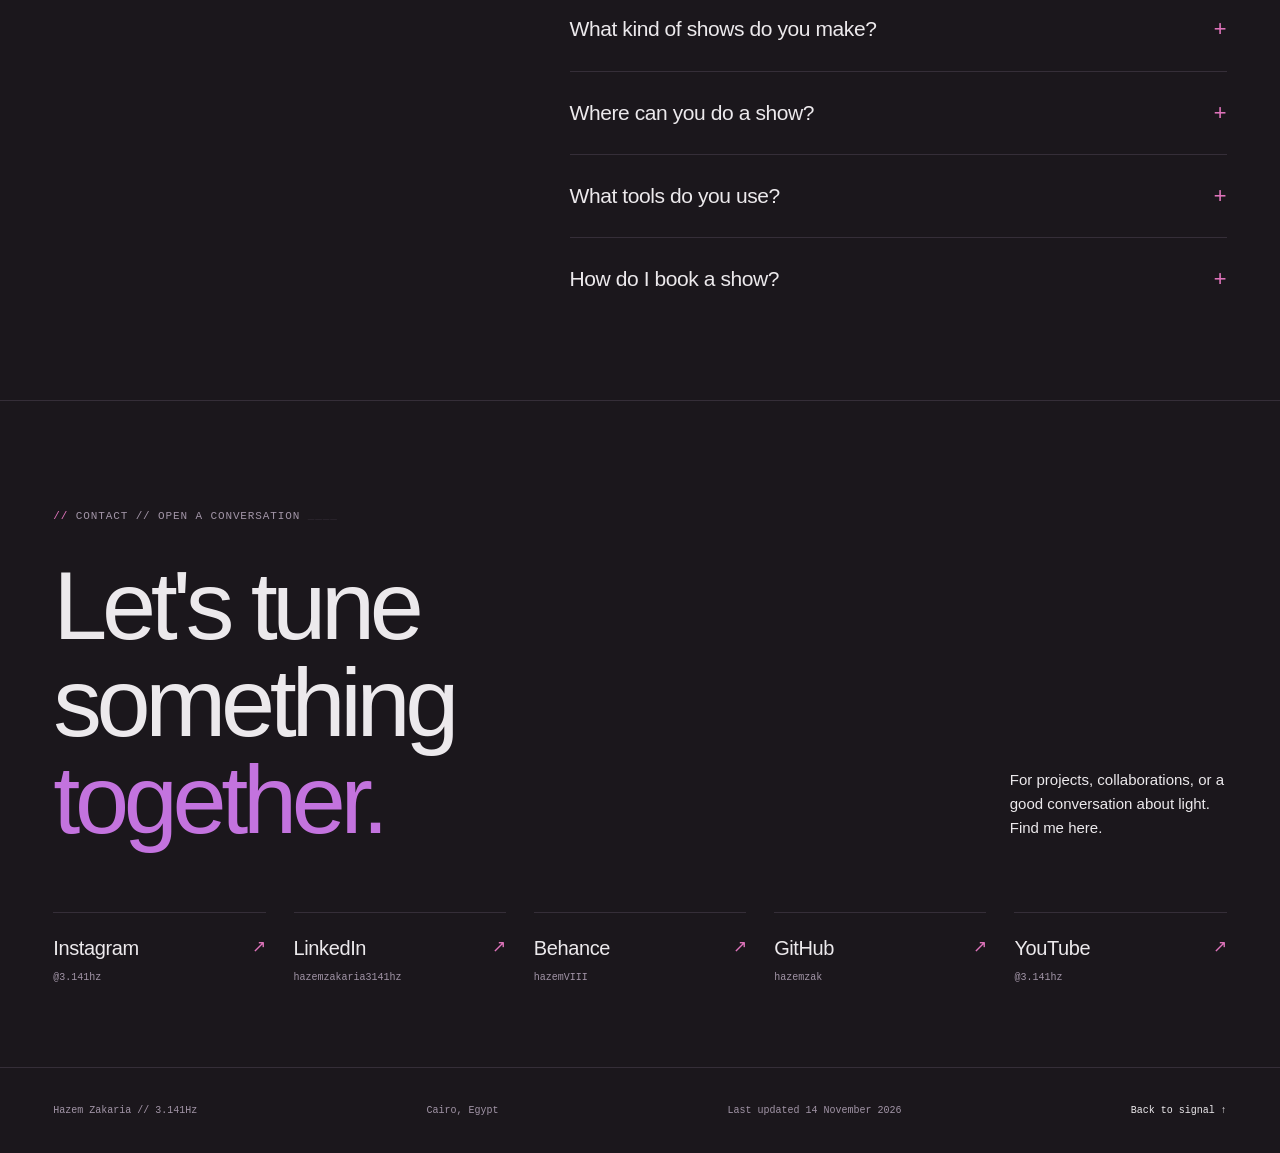
==== commit 7498154b: "Freshness: sitemap lastmod, dateModified and footer date to 2026-11-14 Co-Authored-By: Claude Opus 5" ====
--- a/index.html
+++ b/index.html
@@ -29,7 +29,7 @@
         "mainEntity": {
           "@id": "https://hazemzak.github.io/#person"
         },
-        "dateModified": "2026-11-13",
+        "dateModified": "2026-11-14",
         "primaryImageOfPage": {
           "@type": "ImageObject",
           "url": "https://hazemzak.github.io/hazem-zakaria.jpg",
@@ -468,7 +468,7 @@
     </ul>
   </section>
 </main>
-<footer class="footer wrap"><span>Hazem Zakaria // 3.141Hz</span><span>Cairo, Egypt</span><time datetime="2026-11-13">Last updated 13 November 2026</time><a href="#top">Back to signal ↑</a></footer>
+<footer class="footer wrap"><span>Hazem Zakaria // 3.141Hz</span><span>Cairo, Egypt</span><time datetime="2026-11-14">Last updated 14 November 2026</time><a href="#top">Back to signal ↑</a></footer>
 <script>for(const a of document.querySelectorAll('a[href="#path"]'))a.addEventListener("click",()=>{document.getElementById("path-details").open=true});if(location.hash==="#path")document.getElementById("path-details").open=true</script>
 <script src="hero.js" defer></script>
 <script src="work.js" defer></script>
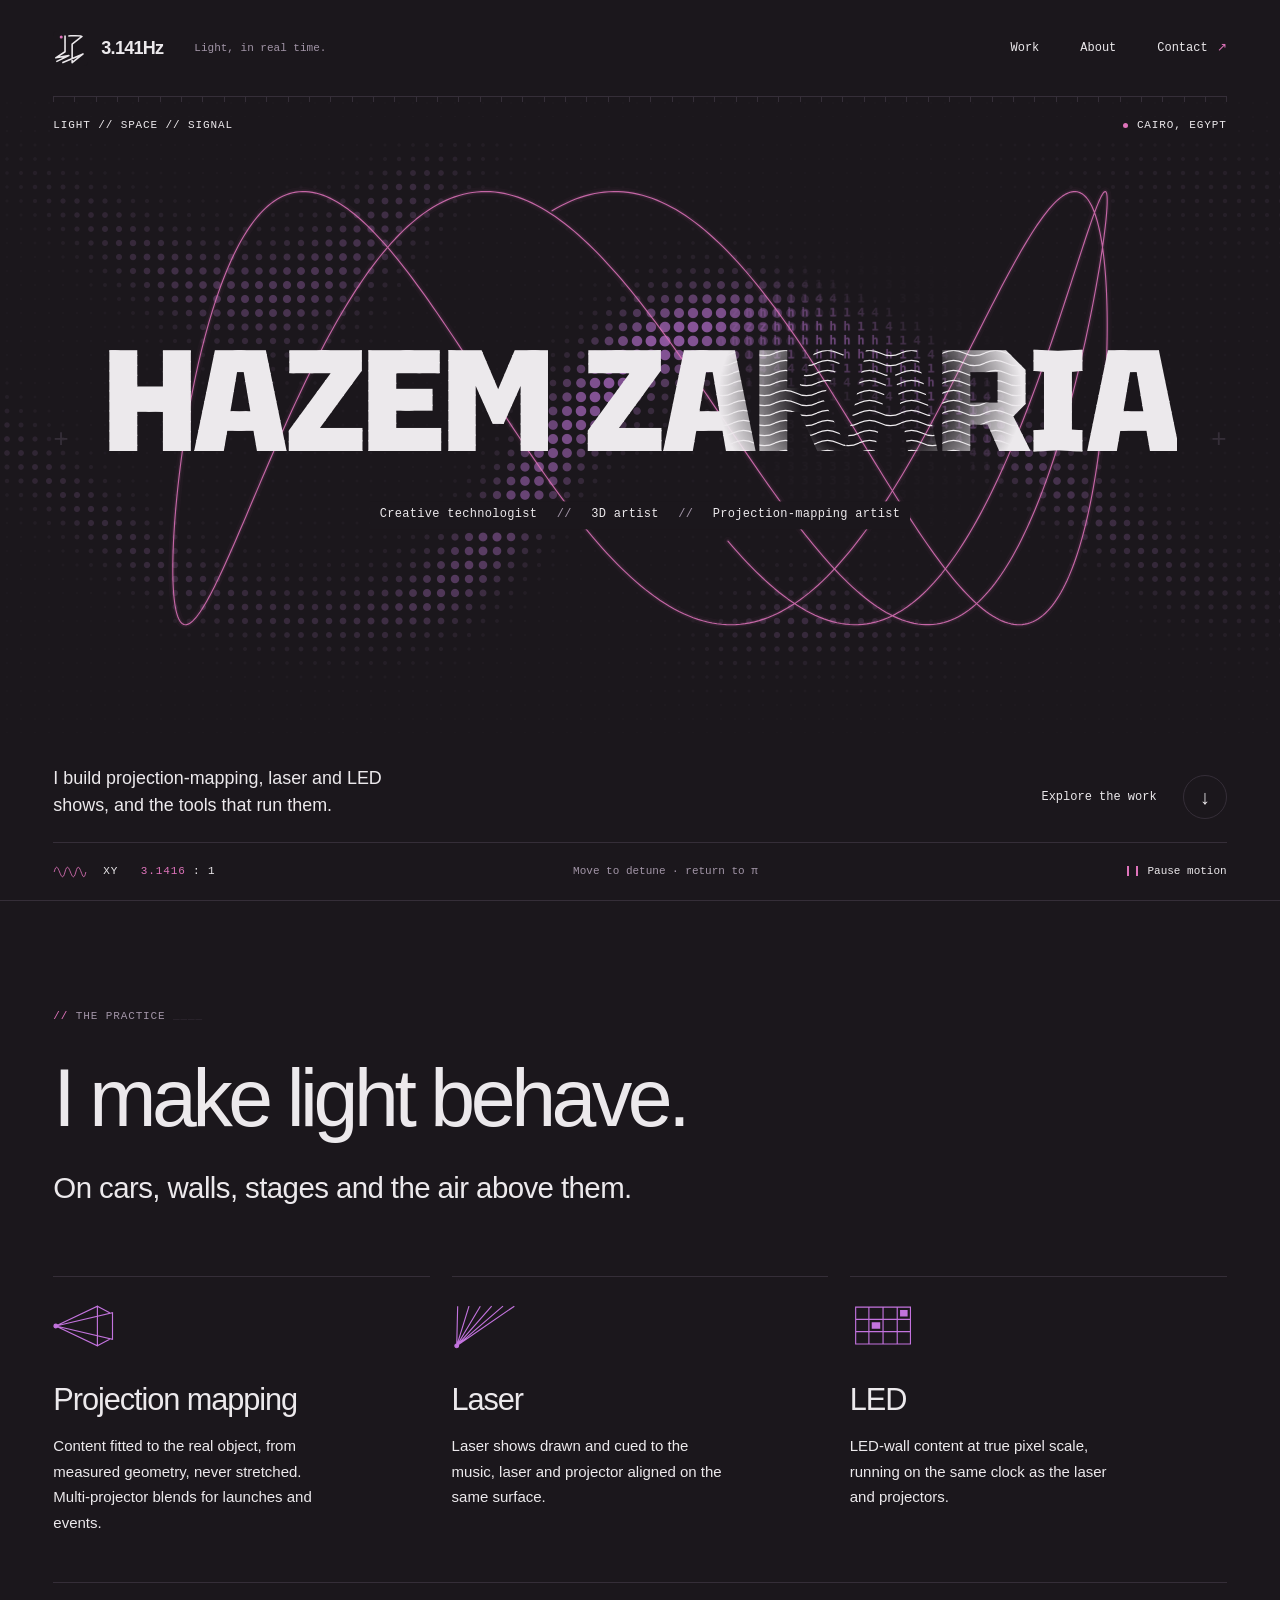
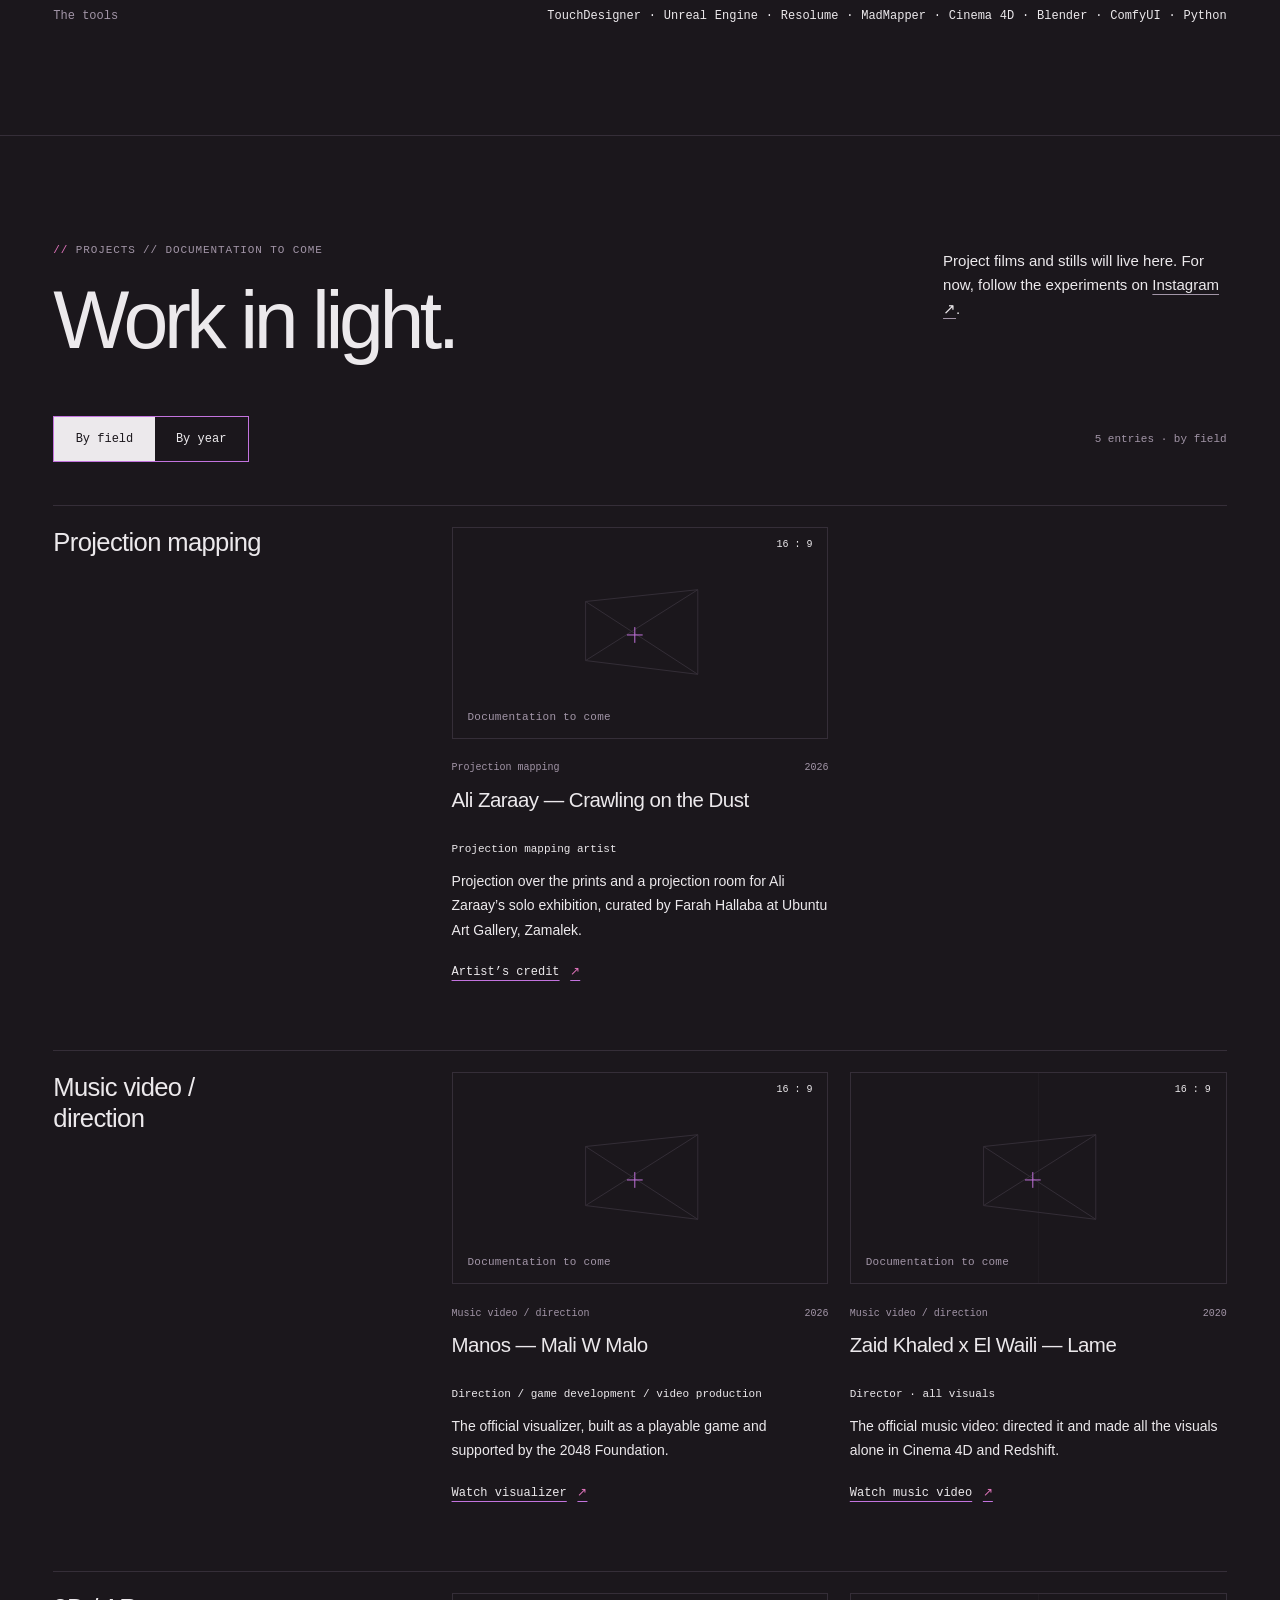
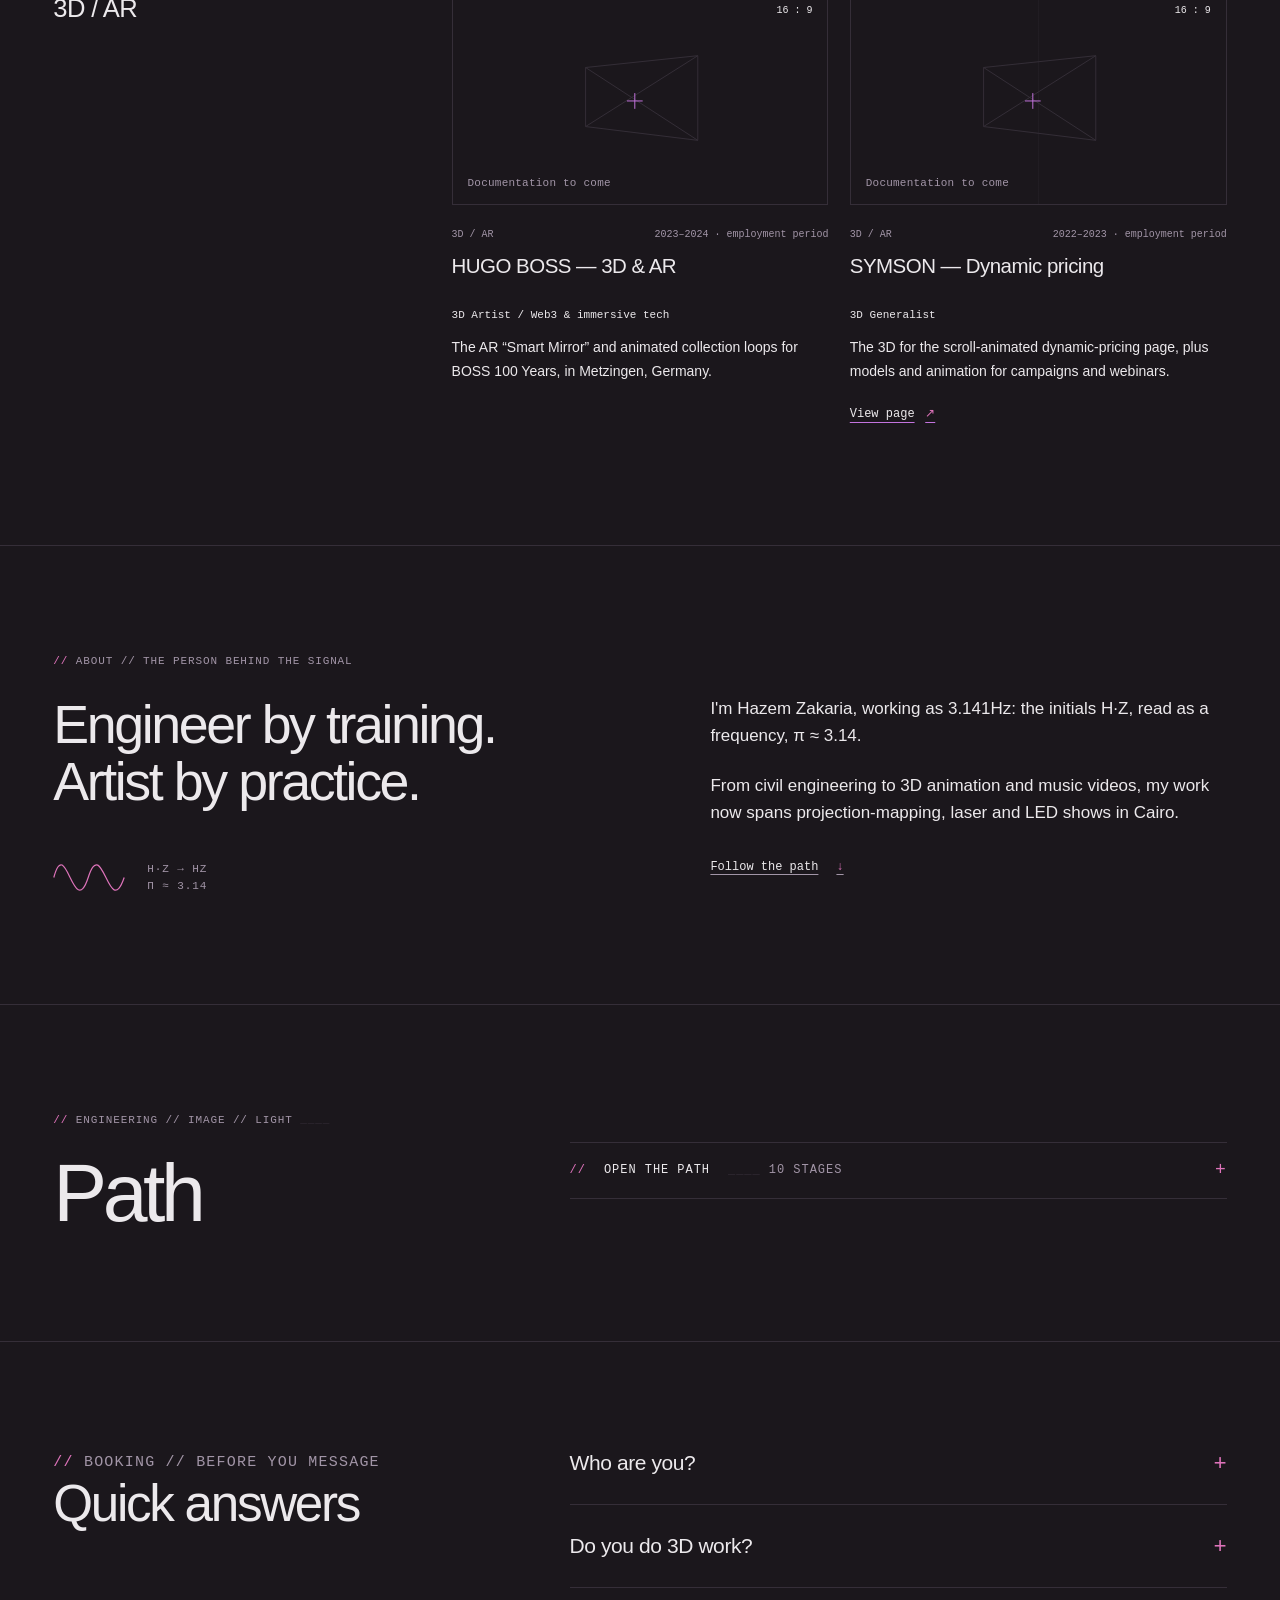
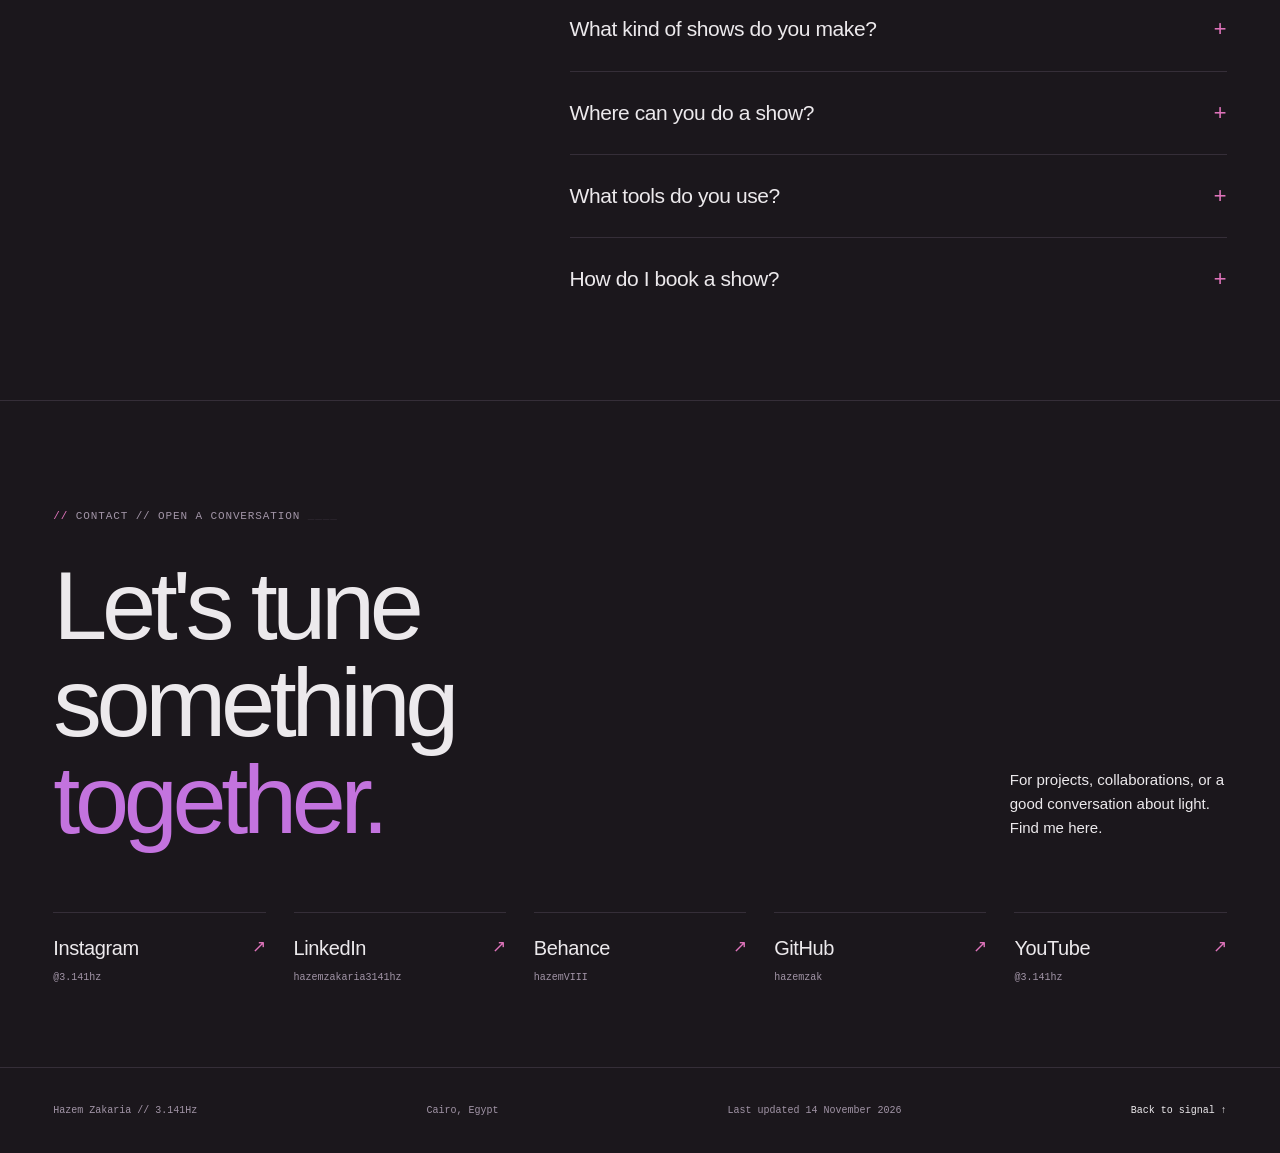
==== commit c8f7ad14: "Lame: credit as director and all visuals (site, schema, llms.txt) Co-Authored-By: Claude Opus 5.5 <n" ====
--- a/index.html
+++ b/index.html
@@ -124,7 +124,7 @@
             "name": "Do you do 3D work?",
             "acceptedAnswer": {
               "@type": "Answer",
-              "text": "Yes. 3D is where I started: I worked as a 3D artist for HUGO BOSS in Germany and SYMSON in the Netherlands, and I make 3D animation, product renders and real-time 3D in Cinema 4D, Blender and Unreal Engine. I made the 3D for Zaid Khaled x El Waili's Lame and directed Manos's Mali W Malo visualizer, together over a million views."
+              "text": "Yes. 3D is where I started: I worked as a 3D artist for HUGO BOSS in Germany and SYMSON in the Netherlands, and I make 3D animation, product renders and real-time 3D in Cinema 4D, Blender and Unreal Engine. I directed and made all the visuals for Zaid Khaled x El Waili's Lame, and directed Manos's Mali W Malo visualizer, together over a million views."
             }
           },
           {
@@ -165,7 +165,10 @@
         "@type": "VideoObject",
         "@id": "https://hazemzak.github.io/#lame",
         "name": "Zaid Khaled x El Waili - Lame (Official Music Video)",
-        "description": "Official music video for \"Lame\" by Zaid Khaled and El Waili, produced by El Waili. 3D design and animation by Hazem Zakaria, made in Cinema 4D and Redshift.",
+        "description": "Official music video for \"Lame\" by Zaid Khaled and El Waili, produced by El Waili. Directed by Hazem Zakaria, who made all the visuals (3D design and animation) in Cinema 4D and Redshift.",
+        "director": {
+          "@id": "https://hazemzak.github.io/#person"
+        },
         "uploadDate": "2020-11-13",
         "duration": "PT3M18S",
         "thumbnailUrl": "https://i.ytimg.com/vi/cLSMG0LA3gM/maxresdefault.jpg",
@@ -349,8 +352,8 @@
           <div class="project-media"><svg viewBox="0 0 160 120" aria-hidden="true"><use href="#work-placeholder"/></svg><span class="media-format">16 : 9</span><span class="media-label">Documentation to come</span></div>
           <p class="project-meta"><span>Music video / direction</span><span>2020</span></p>
           <h3>Zaid Khaled x El Waili — Lame</h3>
-          <p class="project-credit">3D Design &amp; Animation</p>
-          <p>The official music video. Made alone in Cinema 4D and Redshift.</p>
+          <p class="project-credit">Director · all visuals</p>
+          <p>The official music video: directed it and made all the visuals alone in Cinema 4D and Redshift.</p>
           <a class="project-link" href="https://www.youtube.com/watch?v=cLSMG0LA3gM">Watch music video <span aria-hidden="true">↗</span><span class="sr-only"> — Zaid Khaled x El Waili, Lame</span></a>
         </li>
         <li class="project" data-field="3D / AR" data-period="2023–2024">
@@ -395,7 +398,7 @@
         <li class="path-entry">
           <p class="path-meta"><time class="path-date" datetime="2020-11">Nov 2020</time><span>Cairo</span></p>
           <h3>Zaid Khaled x El Waili – Lame</h3>
-          <p class="path-role">3D design &amp; animation</p>
+          <p class="path-role">Director · all visuals</p>
           <p>The <a href="https://www.youtube.com/watch?v=cLSMG0LA3gM">official music video</a>, made alone in Cinema 4D and Redshift: over 456,000 views on YouTube.</p>
         </li>
         <li class="path-entry">
@@ -447,7 +450,7 @@
       <div><p class="eyebrow">Booking // Before you message</p><h2 id="questions-title">Quick answers</h2></div>
       <div class="faq-items">
         <details class="faq-item"><summary><h3>Who are you?</h3></summary><p>I'm Hazem Zakaria, working as 3.141Hz: a creative technologist and projection-mapping artist in Cairo, Egypt. I trained as a civil engineer and hold an MA in 3D Animation for Film &amp; Games from Germany, and I've worked as a 3D artist for HUGO BOSS in Germany and SYMSON in the Netherlands.</p></details>
-        <details class="faq-item"><summary><h3>Do you do 3D work?</h3></summary><p>Yes. 3D is where I started: I worked as a 3D artist for HUGO BOSS in Germany and SYMSON in the Netherlands, and I make 3D animation, product renders and real-time 3D in Cinema 4D, Blender and Unreal Engine. I made the 3D for Zaid Khaled x El Waili's Lame and directed Manos's Mali W Malo visualizer, together over a million views.</p></details>
+        <details class="faq-item"><summary><h3>Do you do 3D work?</h3></summary><p>Yes. 3D is where I started: I worked as a 3D artist for HUGO BOSS in Germany and SYMSON in the Netherlands, and I make 3D animation, product renders and real-time 3D in Cinema 4D, Blender and Unreal Engine. I directed and made all the visuals for Zaid Khaled x El Waili's Lame, and directed Manos's Mali W Malo visualizer, together over a million views.</p></details>
         <details class="faq-item"><summary><h3>What kind of shows do you make?</h3></summary><p>Shows for car and product reveals, brand launches, concerts, weddings and live events: content fitted to the real object from measured geometry, multi-projector blends, laser shows cued to music, and LED-wall content at true pixel scale, all running on one clock.</p></details>
         <details class="faq-item"><summary><h3>Where can you do a show?</h3></summary><p>Anywhere in Egypt: Cairo and Giza, the Red Sea and Sinai resorts (Sharm El-Sheikh, Hurghada, El Gouna, Sahl Hasheesh, Makadi Bay, Marsa Alam, Dahab), Ain Sokhna, the North Coast and El Alamein, Alexandria, Luxor and Aswan. I'm also available for shows across the Middle East and the Gulf.</p></details>
         <details class="faq-item"><summary><h3>What tools do you use?</h3></summary><p>TouchDesigner, Unreal Engine, Resolume, MadMapper, Cinema 4D, Blender, ComfyUI and Python, alongside my own tools for hand tracking, gesture control and projector planning. They're the tools behind my projection-mapping, laser and LED shows and my real-time work.</p></details>
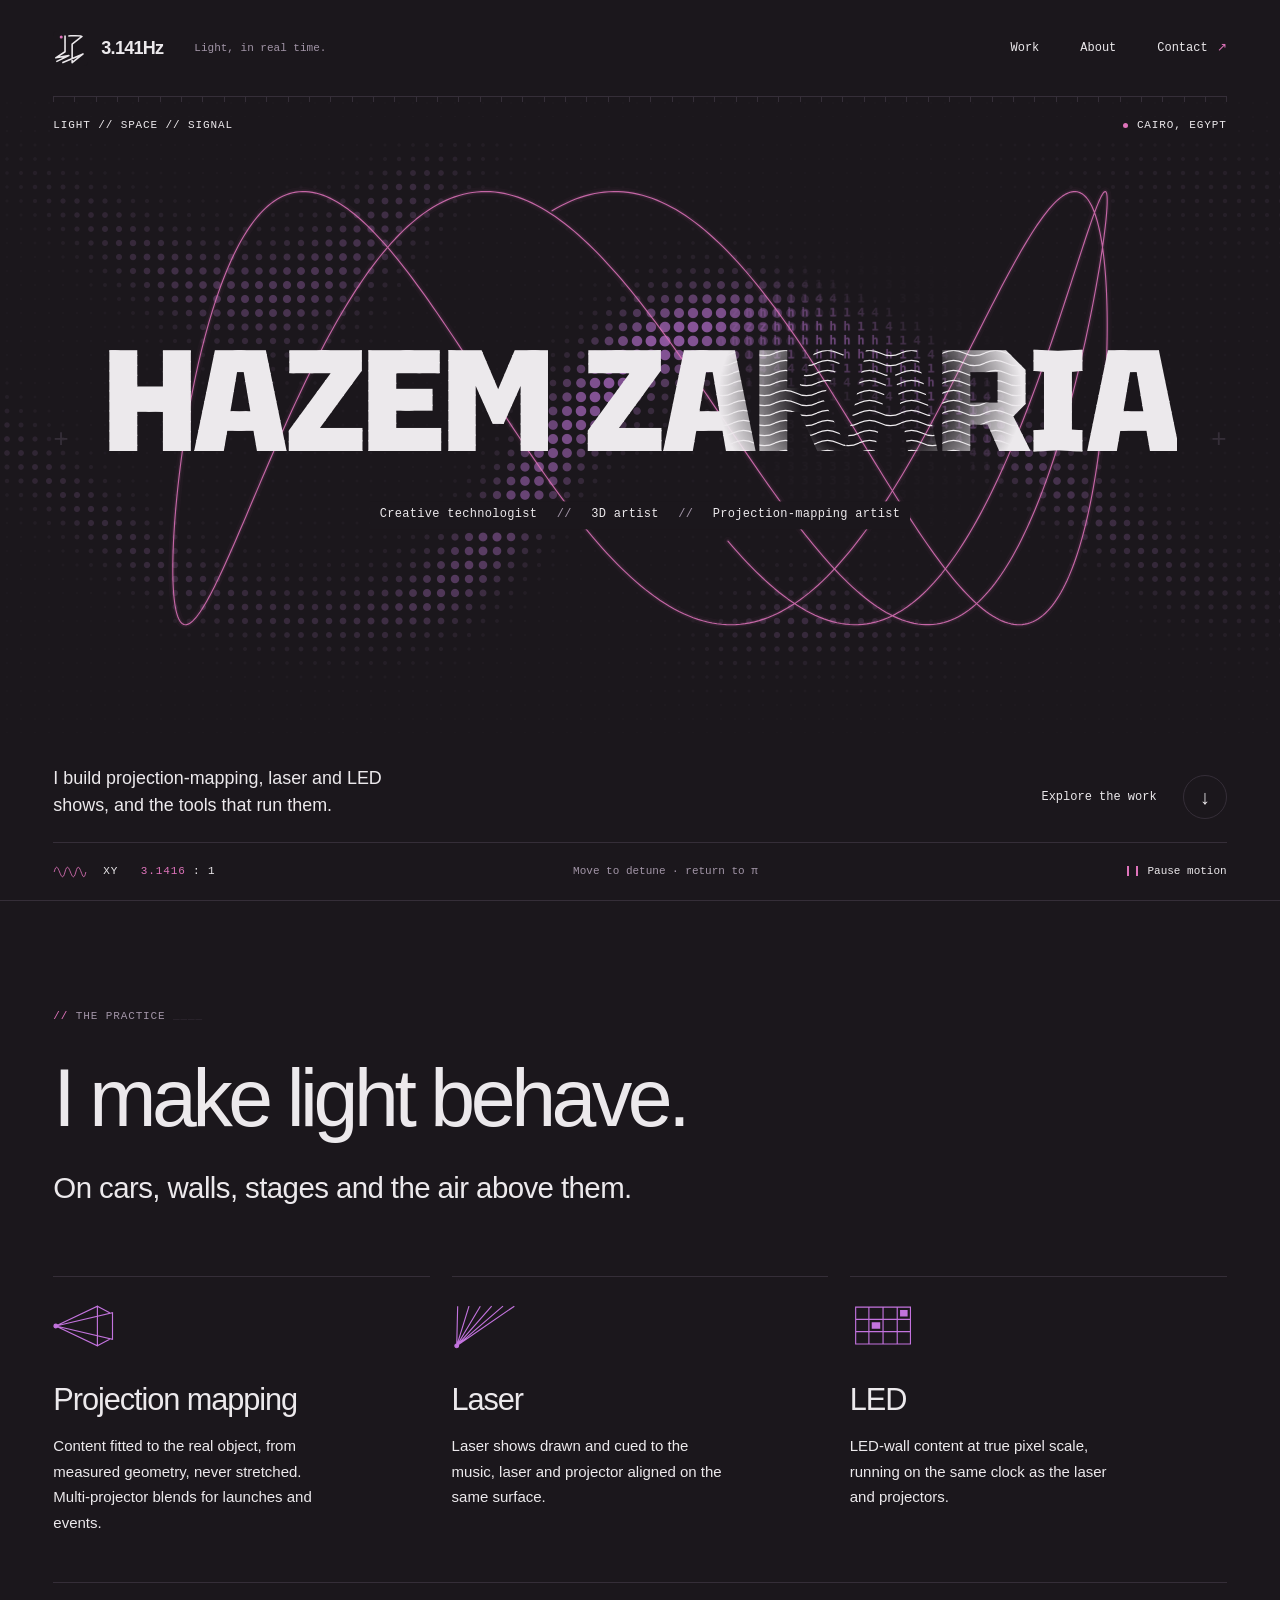
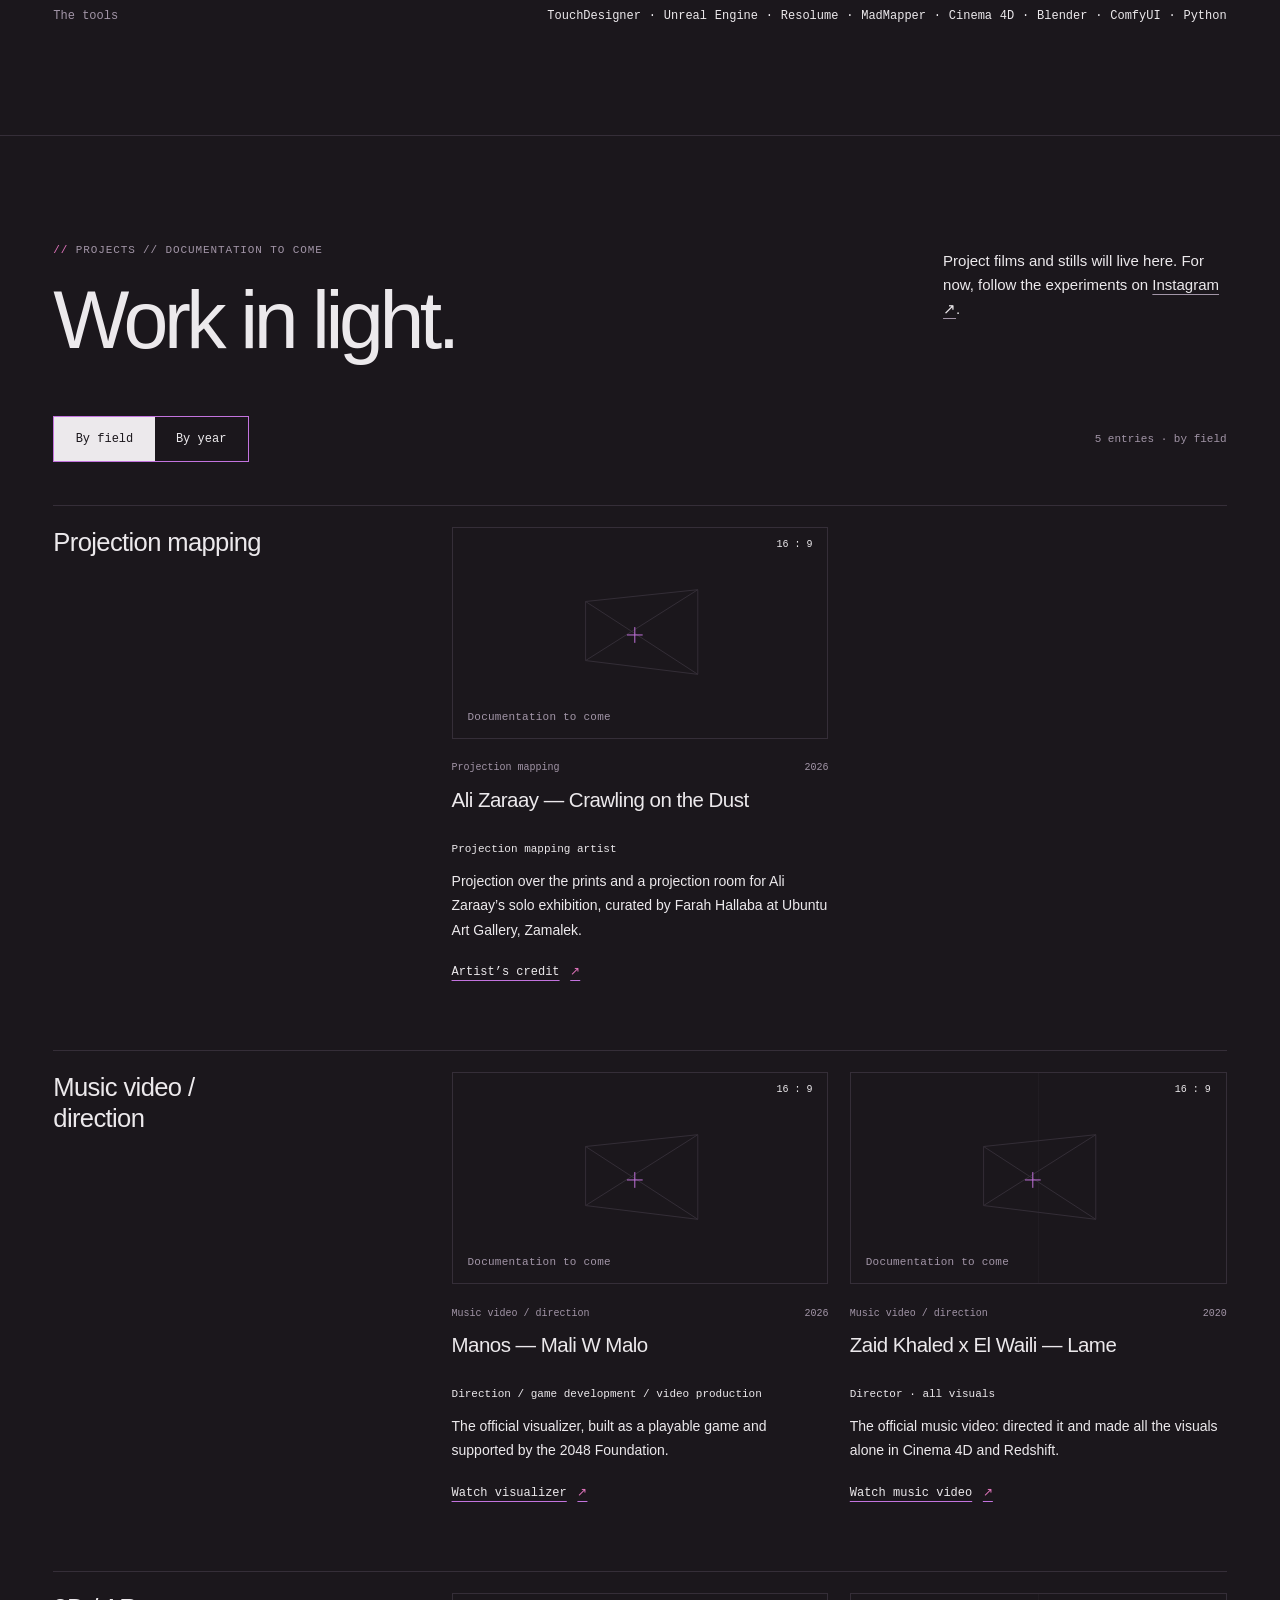
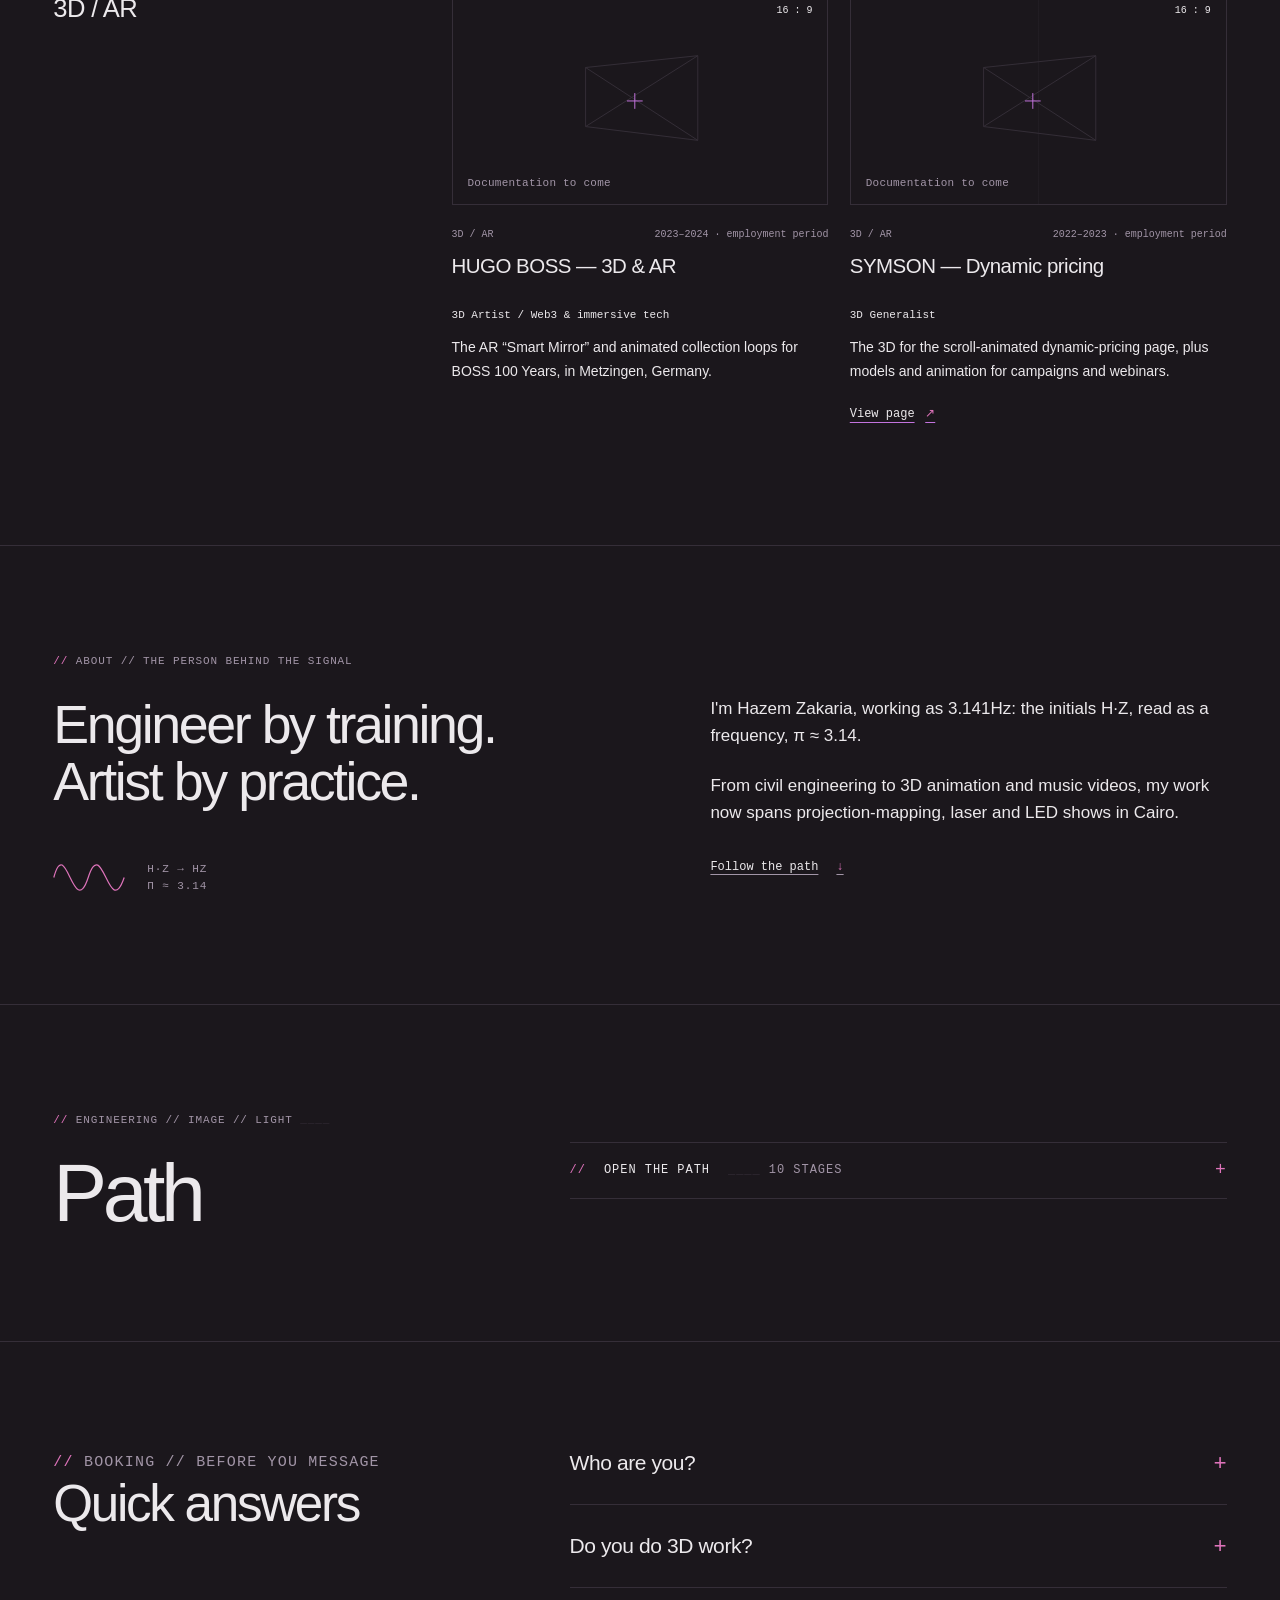
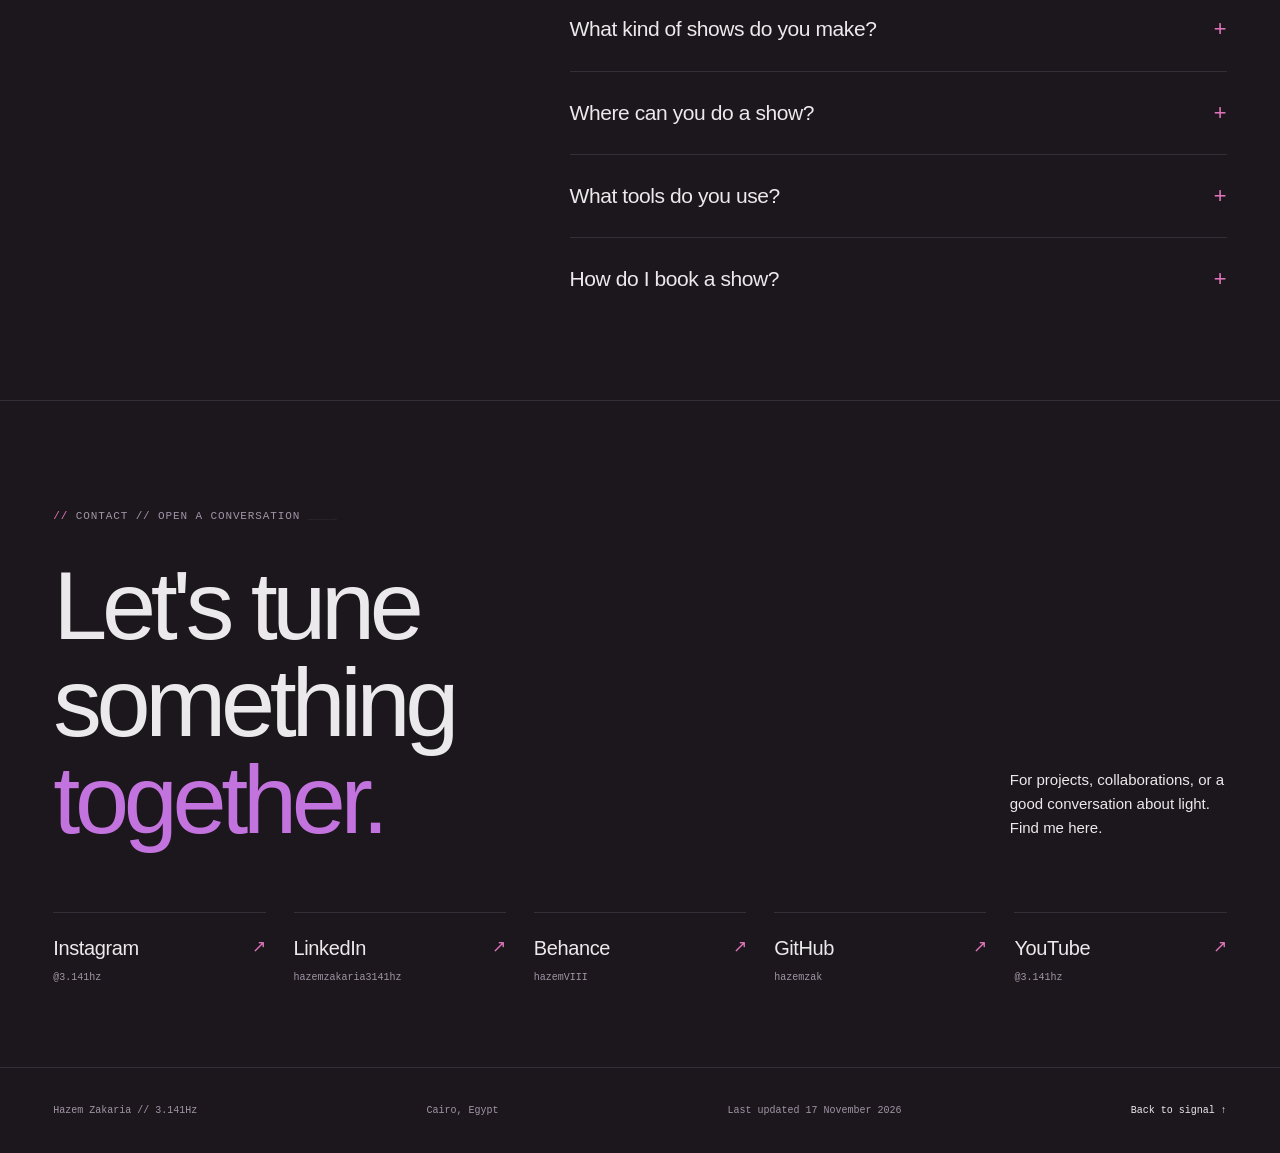
==== commit 64faf335: "Freshness: dateModified, footer and sitemap lastmod to 2026-11-17 Co-Authored-By: Claude Opus 5.5 <n" ====
--- a/index.html
+++ b/index.html
@@ -29,7 +29,7 @@
         "mainEntity": {
           "@id": "https://hazemzak.github.io/#person"
         },
-        "dateModified": "2026-11-14",
+        "dateModified": "2026-11-17",
         "primaryImageOfPage": {
           "@type": "ImageObject",
           "url": "https://hazemzak.github.io/hazem-zakaria.jpg",
@@ -471,7 +471,7 @@
     </ul>
   </section>
 </main>
-<footer class="footer wrap"><span>Hazem Zakaria // 3.141Hz</span><span>Cairo, Egypt</span><time datetime="2026-11-14">Last updated 14 November 2026</time><a href="#top">Back to signal ↑</a></footer>
+<footer class="footer wrap"><span>Hazem Zakaria // 3.141Hz</span><span>Cairo, Egypt</span><time datetime="2026-11-17">Last updated 17 November 2026</time><a href="#top">Back to signal ↑</a></footer>
 <script>for(const a of document.querySelectorAll('a[href="#path"]'))a.addEventListener("click",()=>{document.getElementById("path-details").open=true});if(location.hash==="#path")document.getElementById("path-details").open=true</script>
 <script src="hero.js" defer></script>
 <script src="work.js" defer></script>
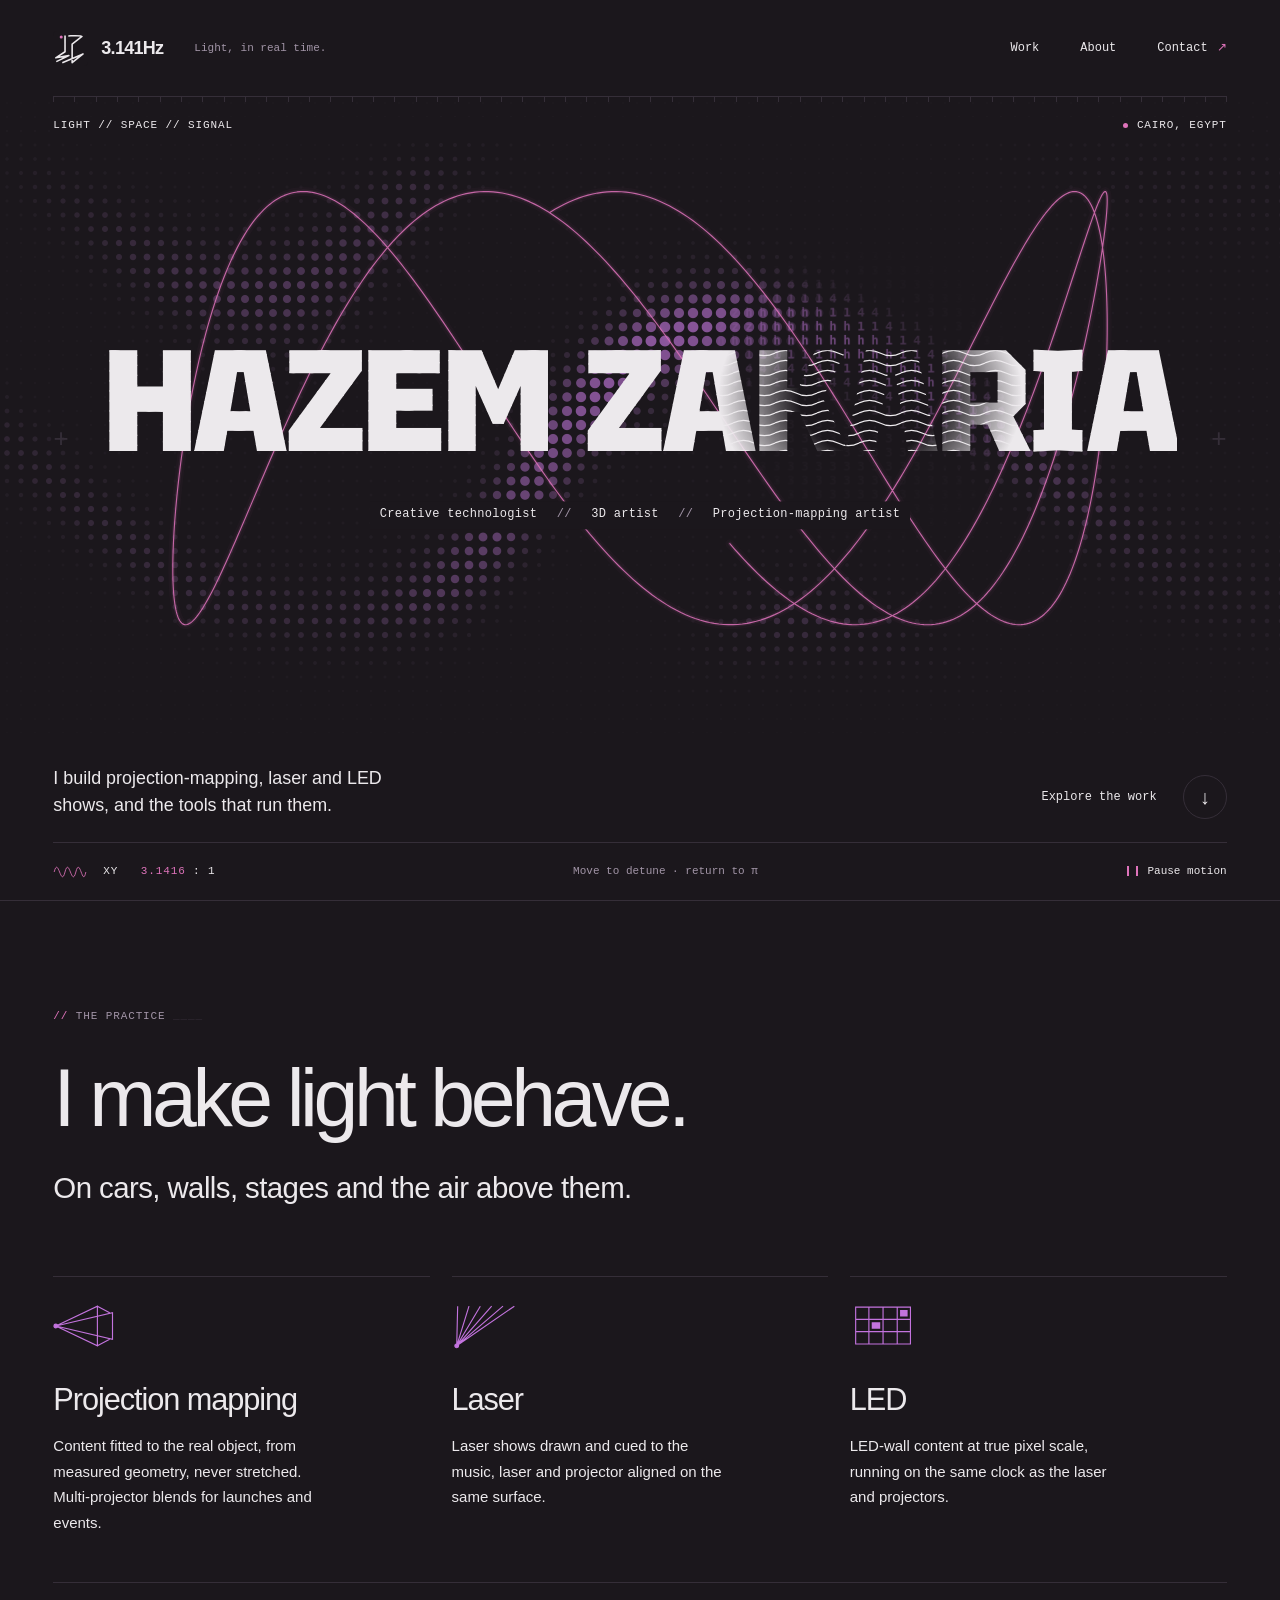
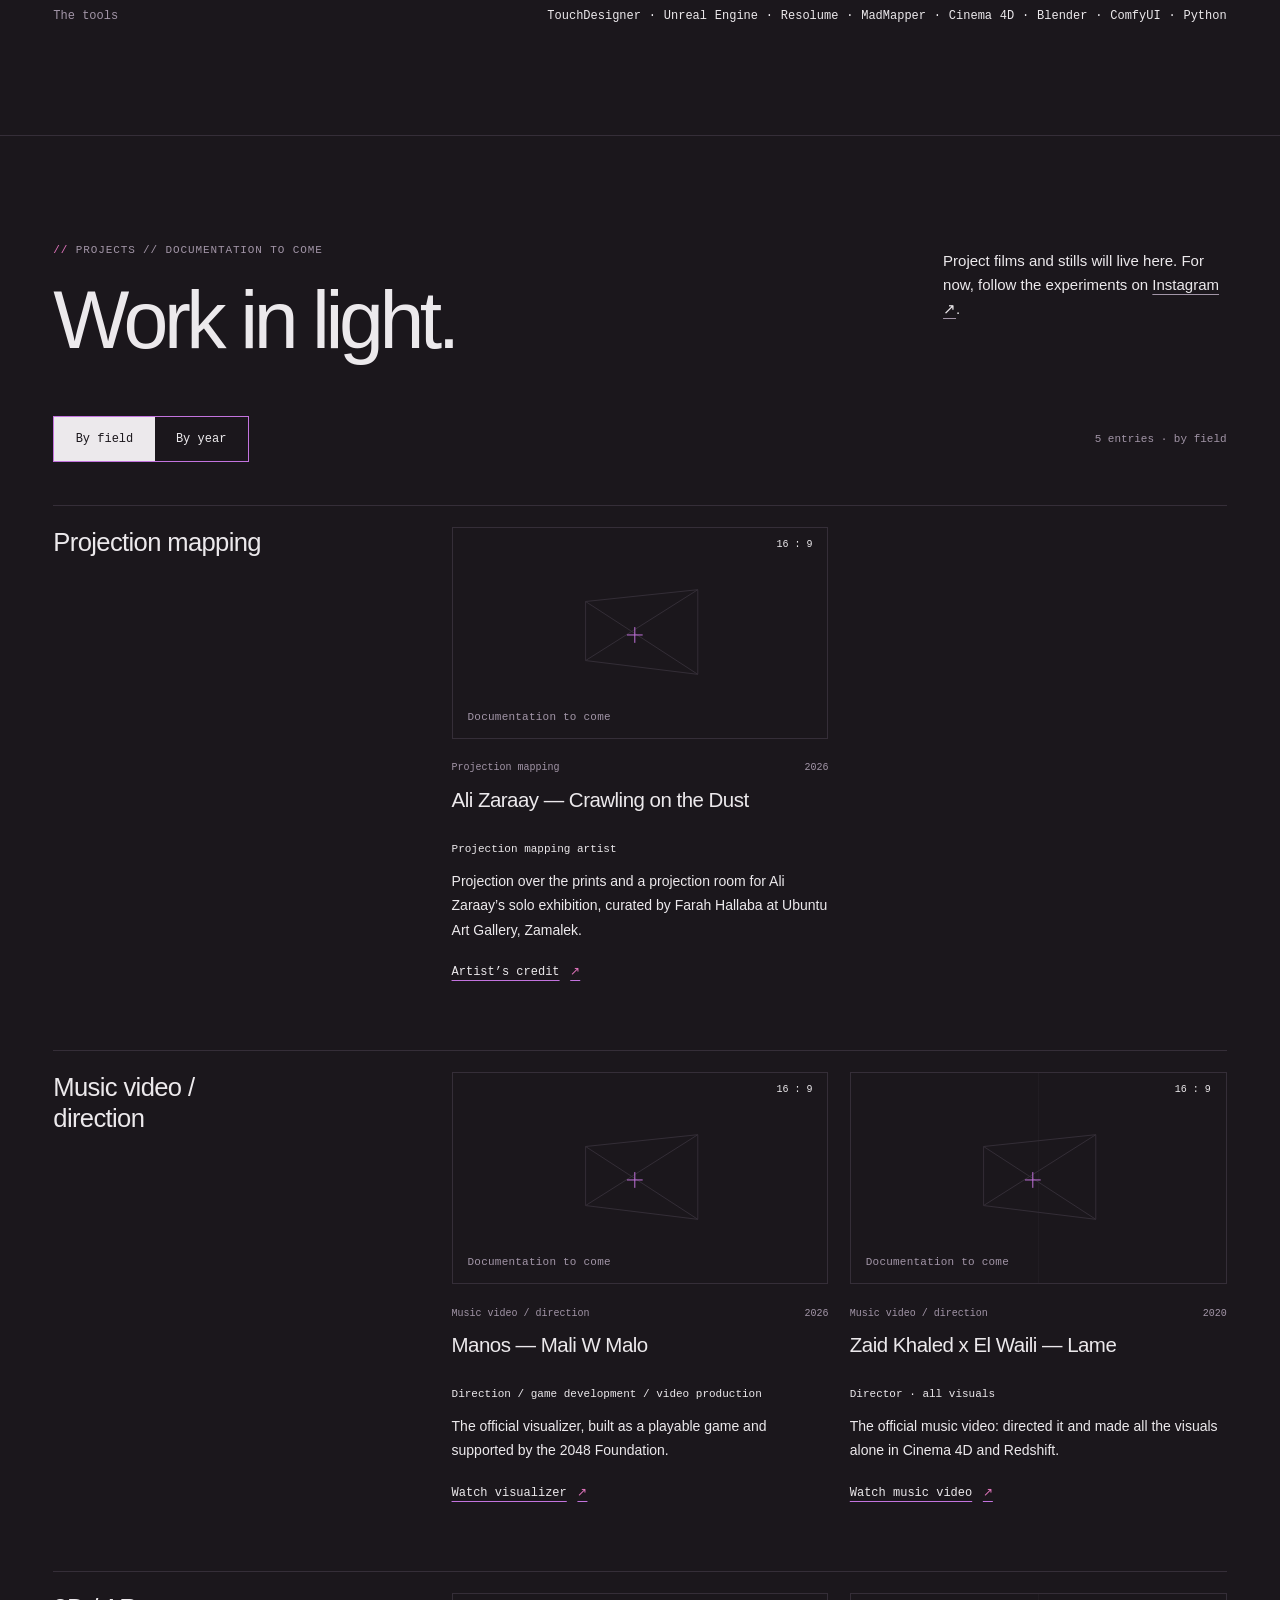
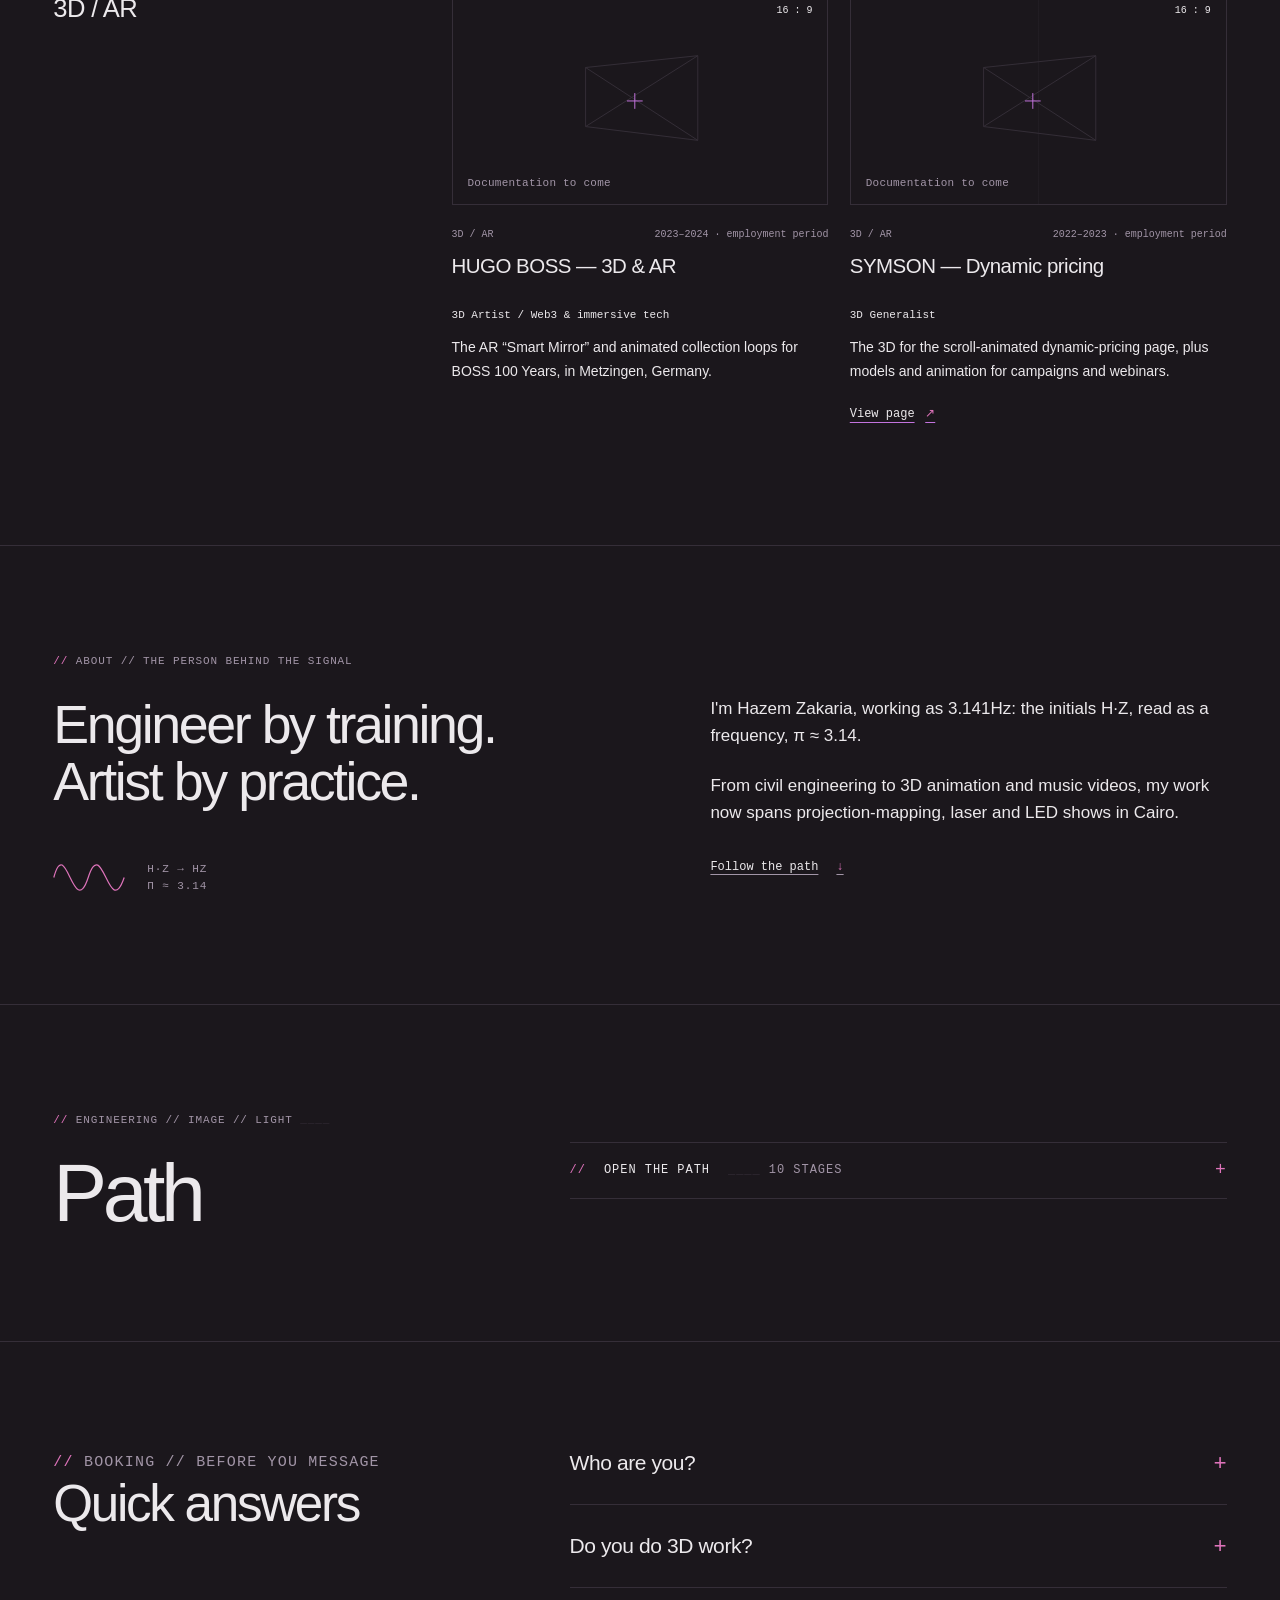
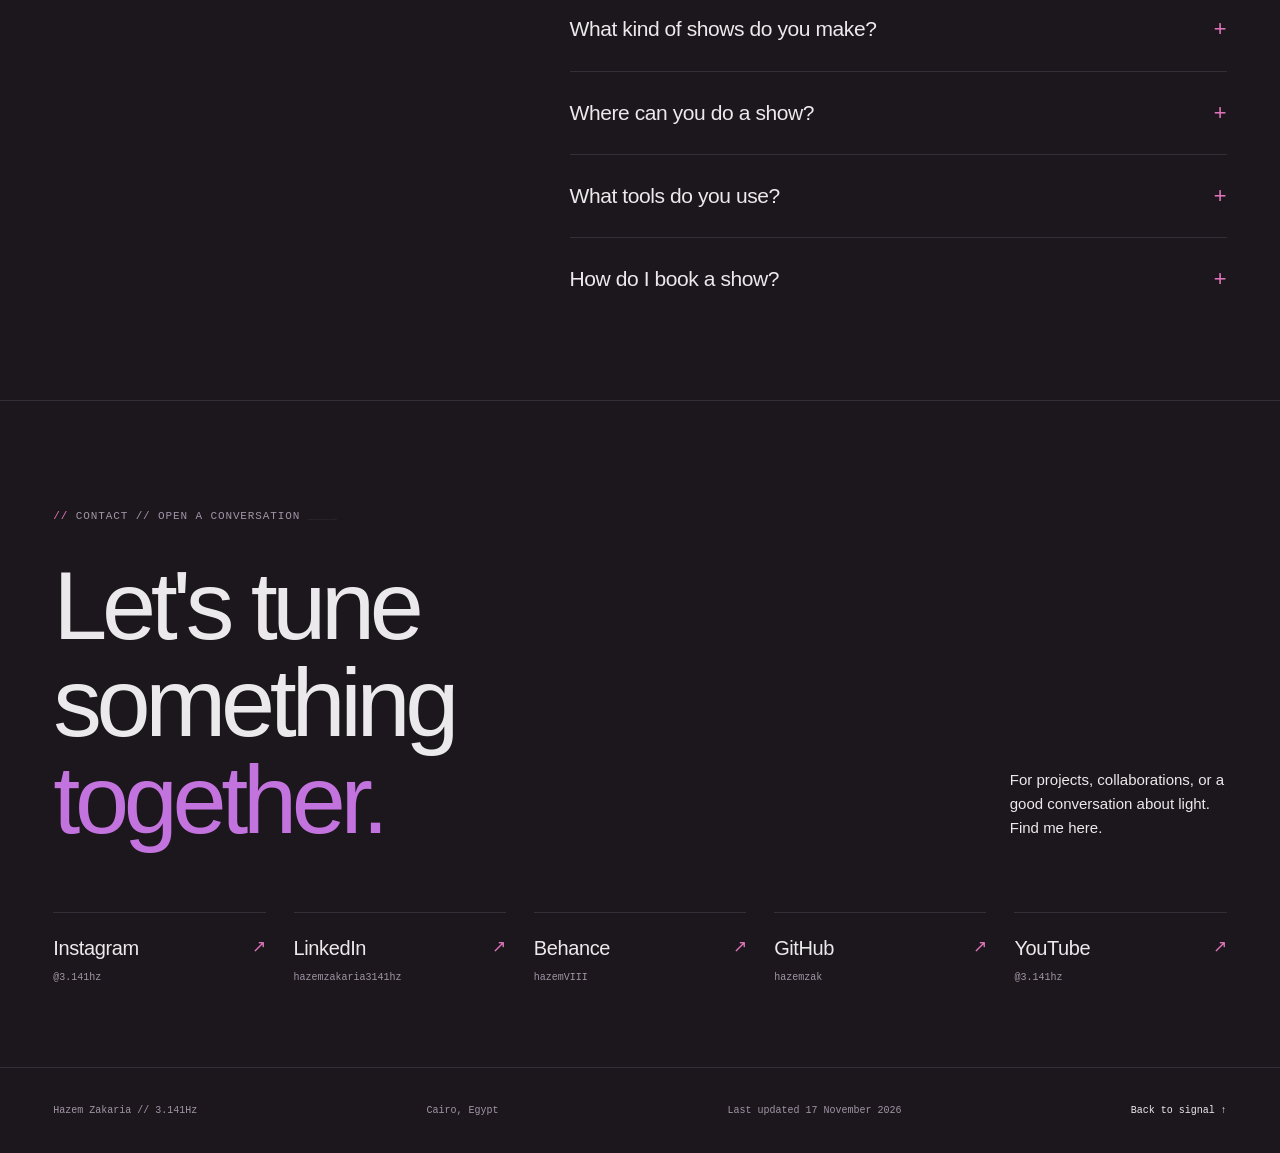
==== commit f7b950a8: "Schema: author + datePublished on Ali Zaraay's credit post (Search Console 'Discussion forum' error)" ====
--- a/index.html
+++ b/index.html
@@ -242,7 +242,13 @@
         "subjectOf": [
           {
             "@type": "SocialMediaPosting",
-            "url": "https://www.instagram.com/p/Det7FthCGS1/"
+            "url": "https://www.instagram.com/p/Det7FthCGS1/",
+            "datePublished": "2026-10-20",
+            "author": {
+              "@type": "Person",
+              "name": "Ali Zaraay",
+              "url": "https://www.instagram.com/alizaraay/"
+            }
           },
           {
             "@type": "NewsArticle",
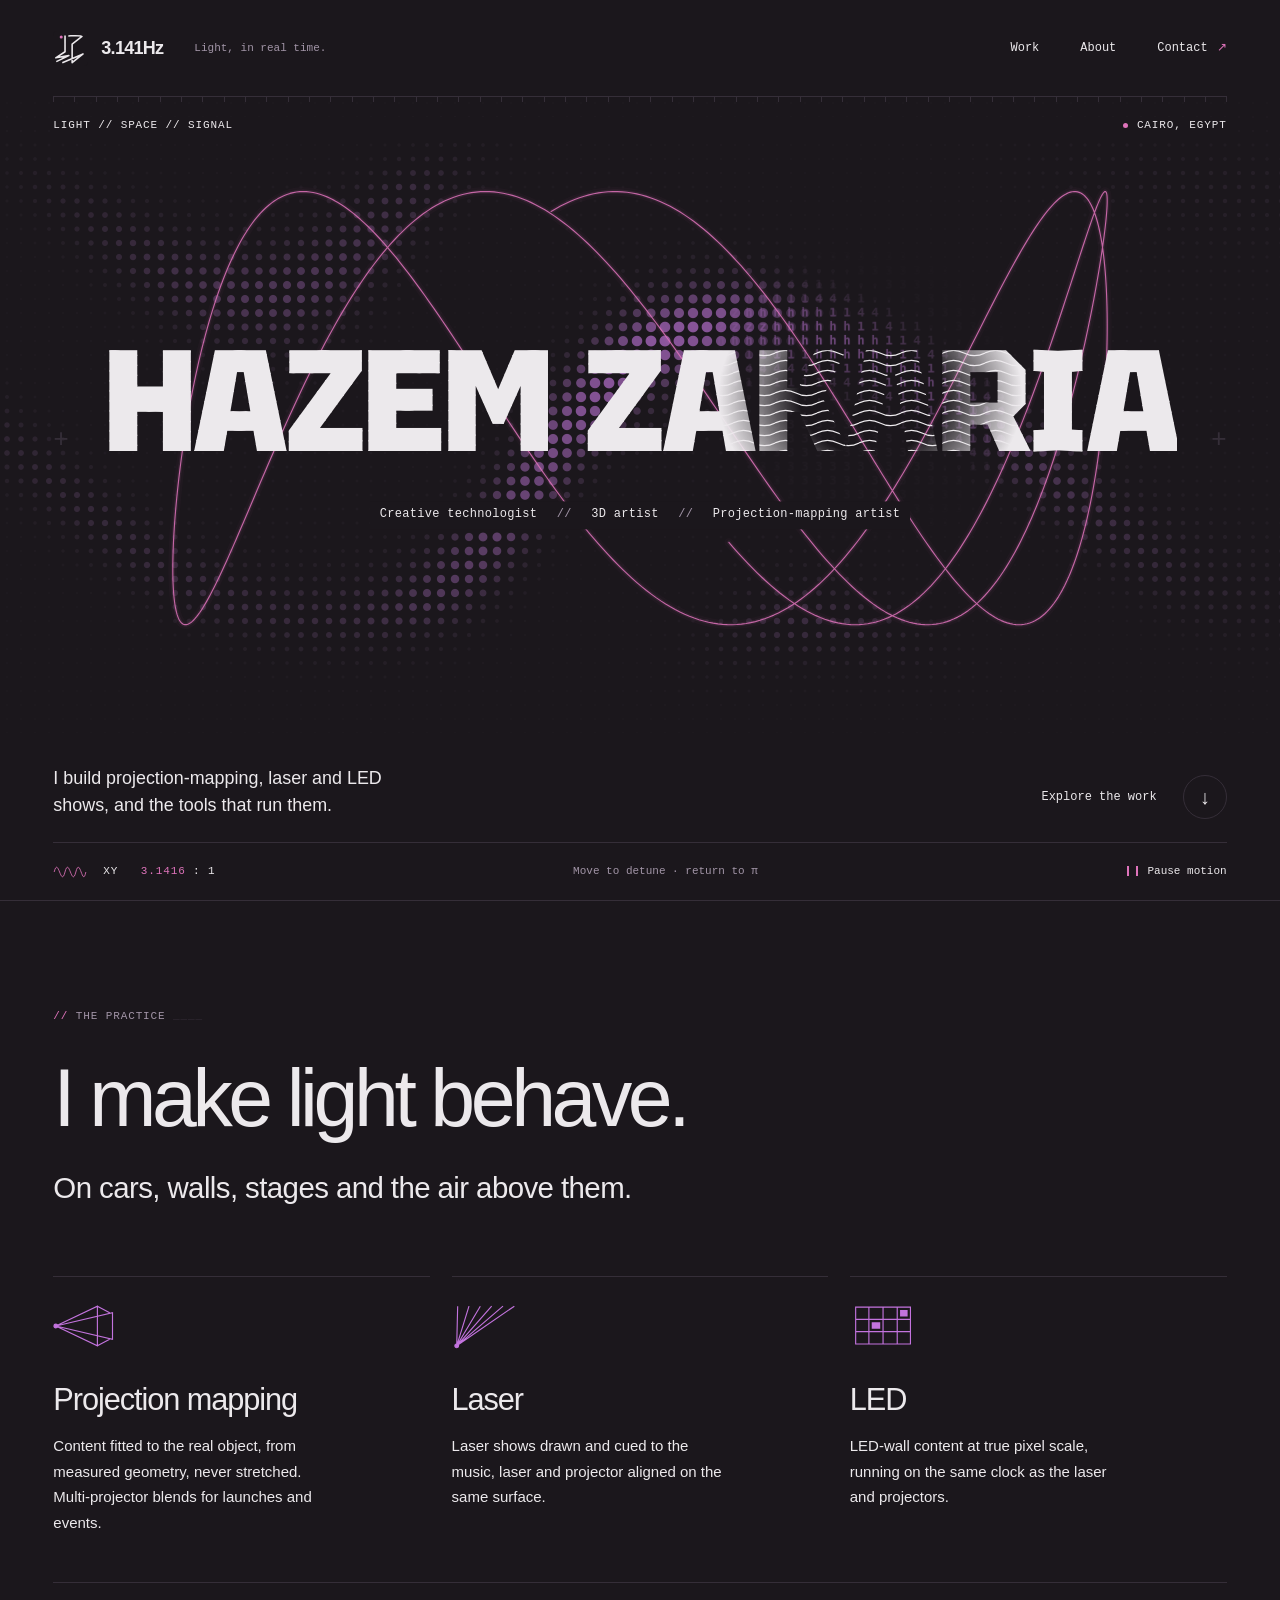
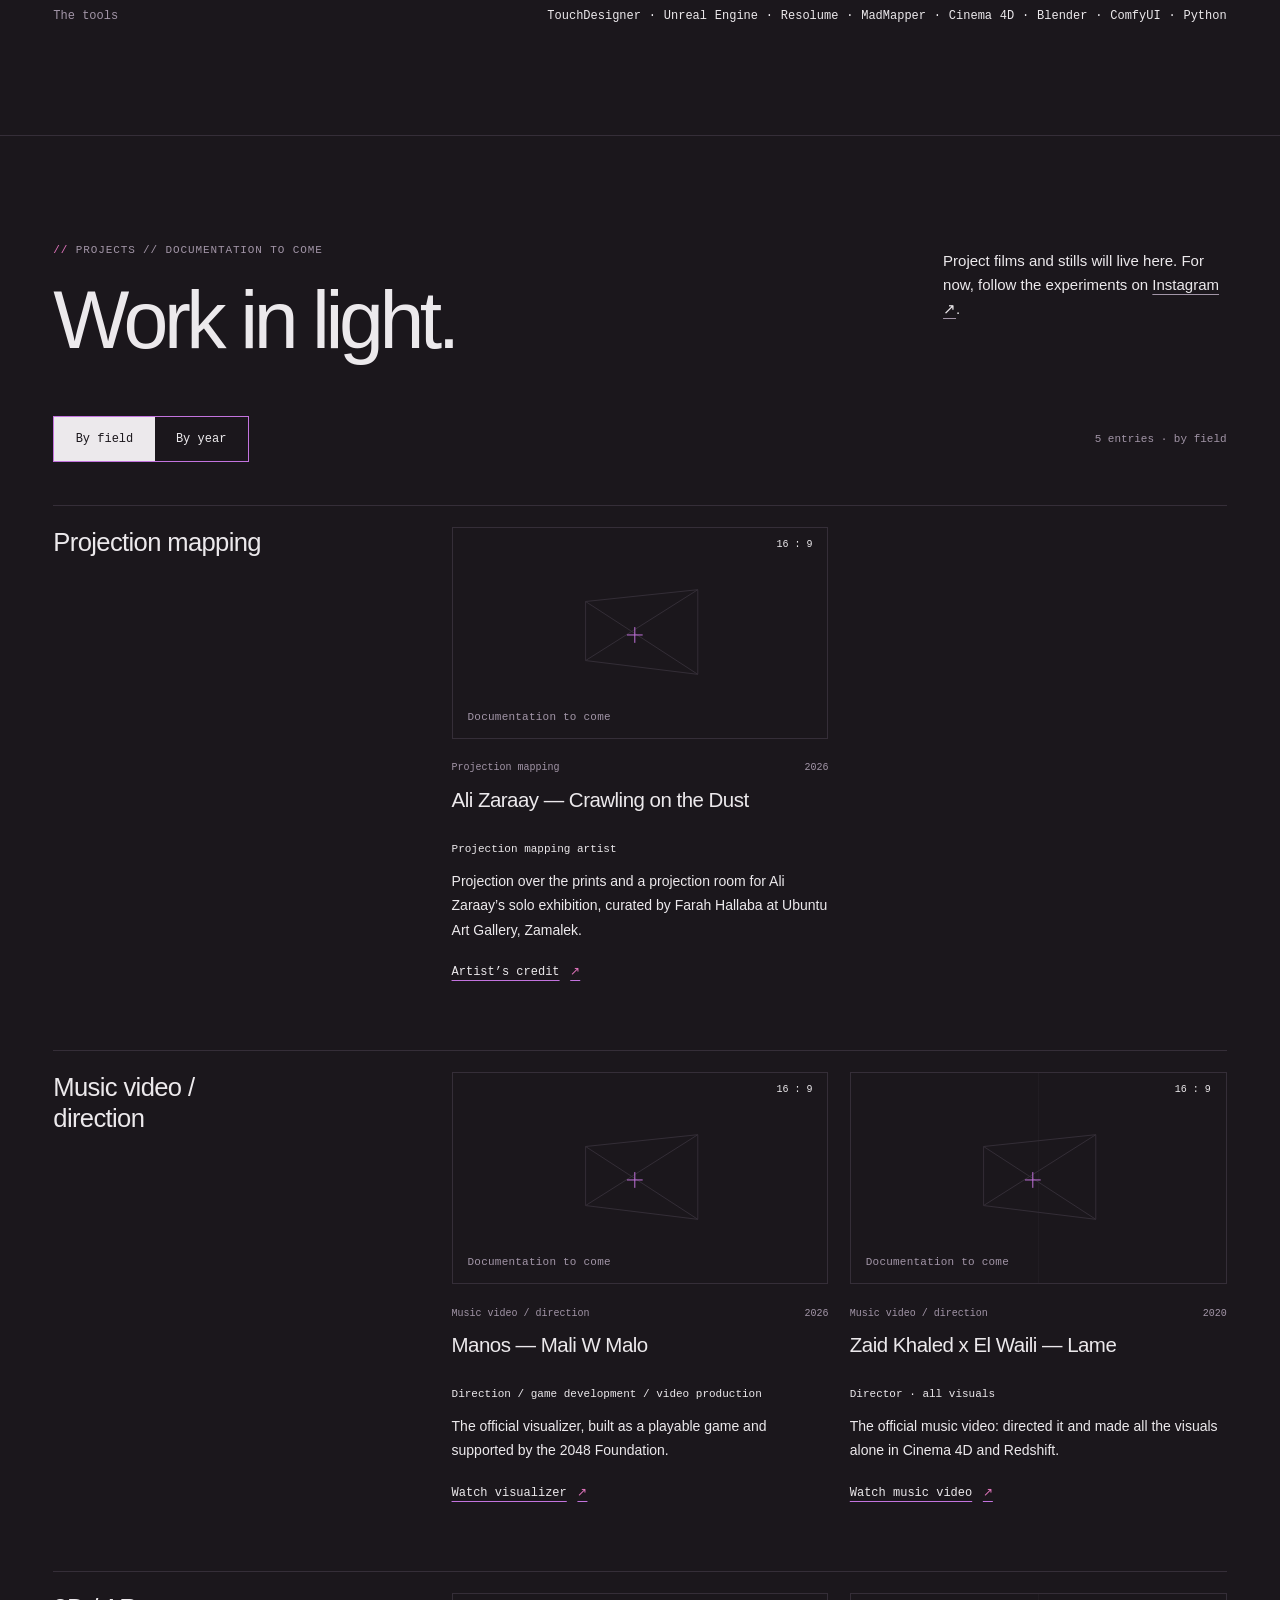
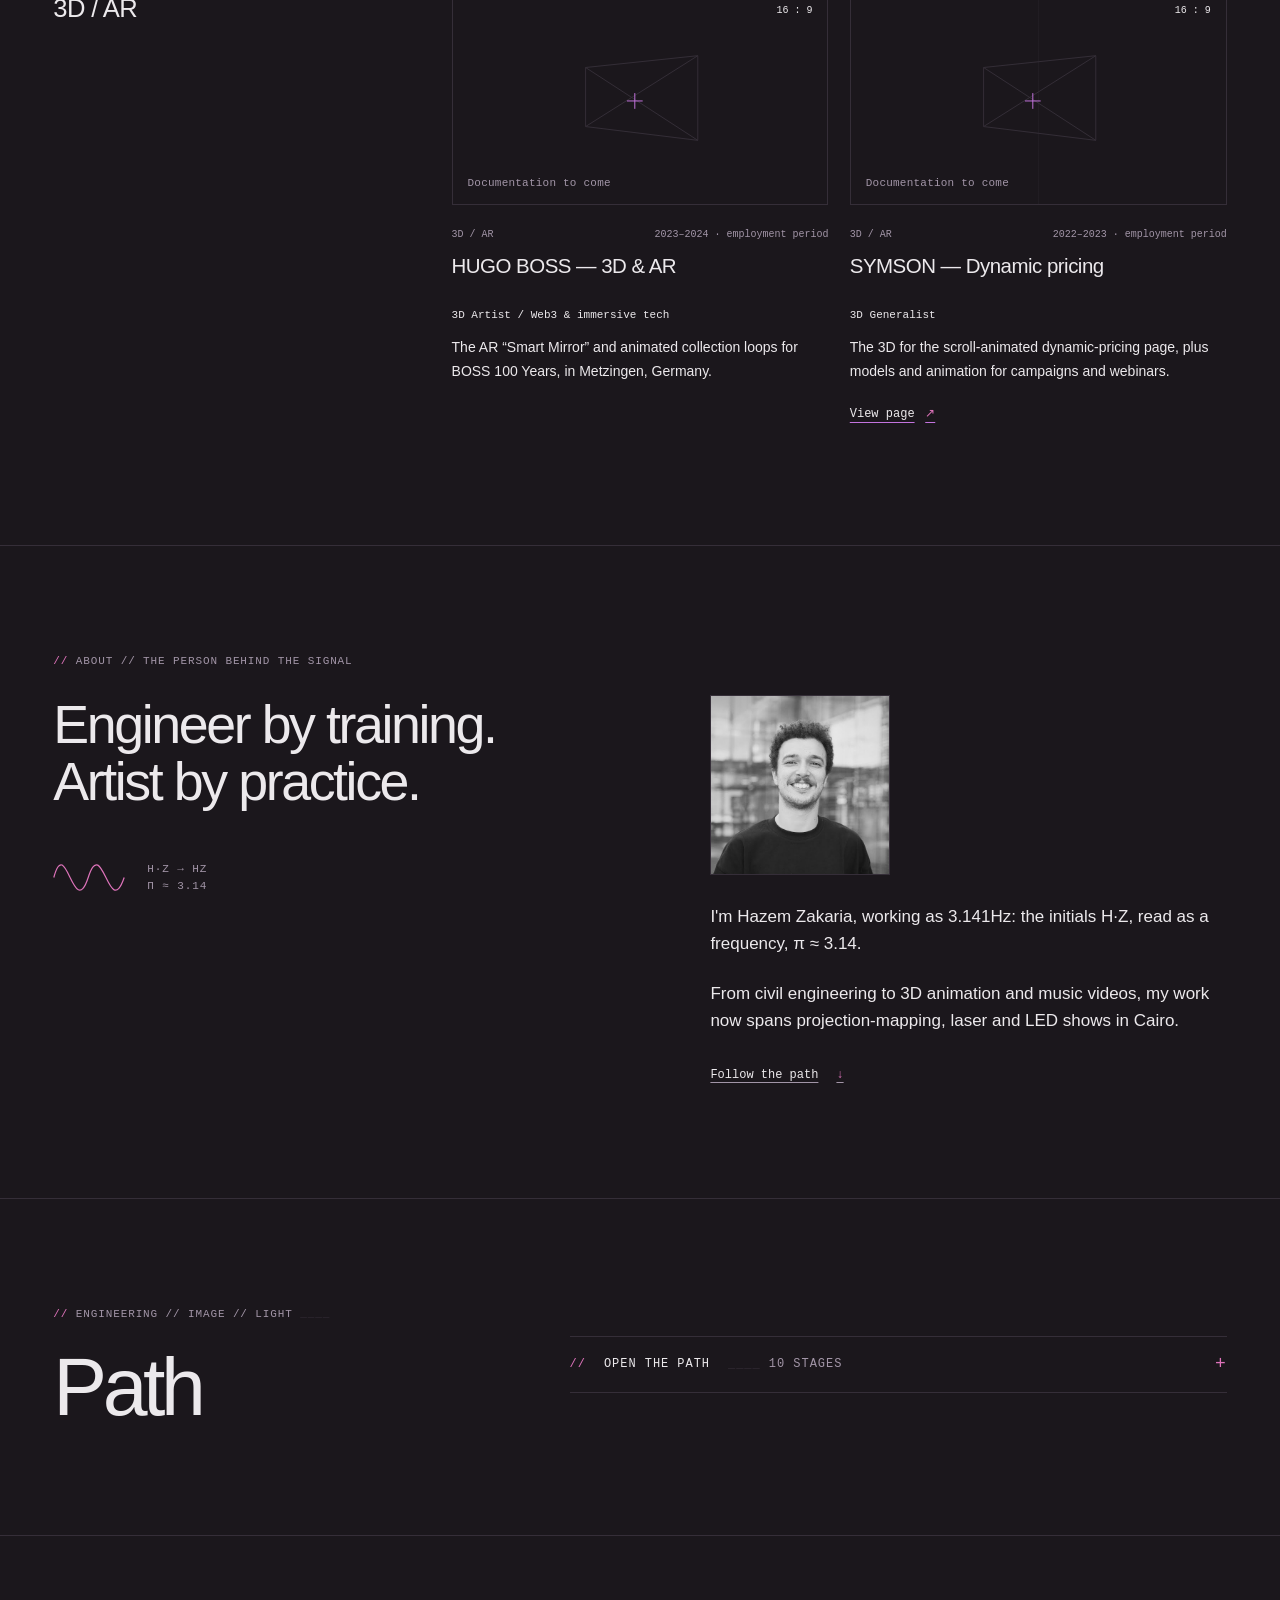
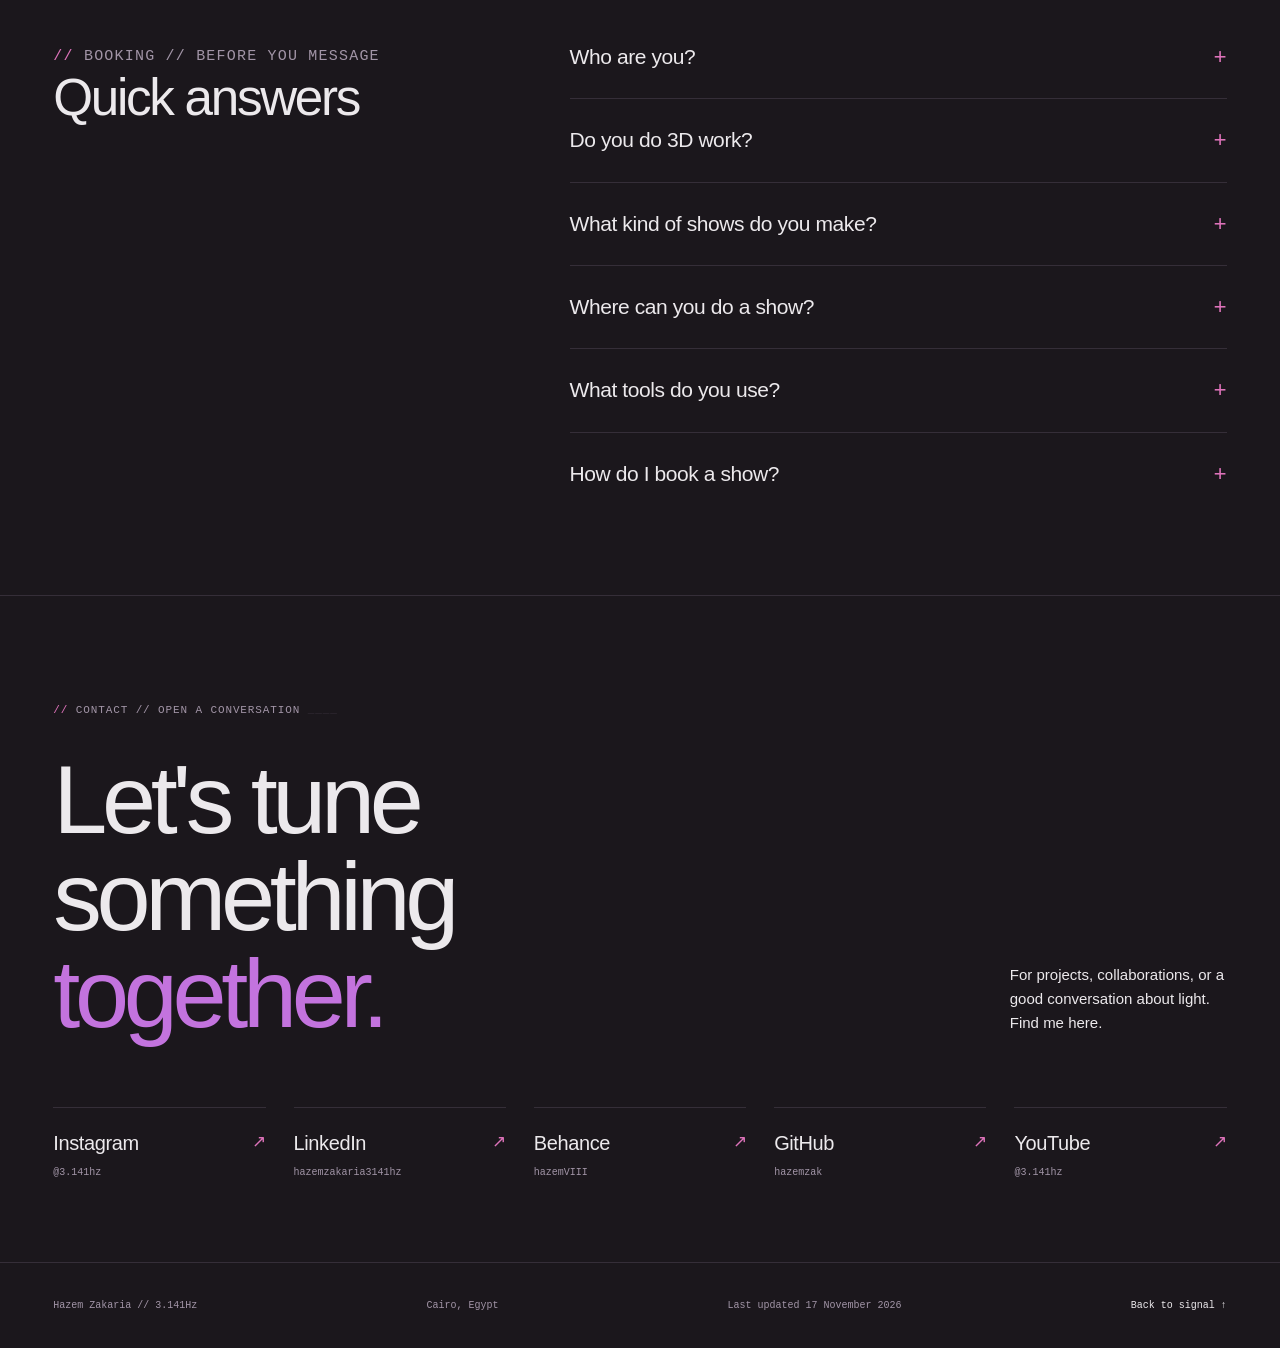
==== commit cbd3cb0b: "Portrait visible in About + back as share image; max-image-preview:large Co-Authored-By: Claude Opus" ====
--- a/index.html
+++ b/index.html
@@ -243,7 +243,7 @@
           {
             "@type": "SocialMediaPosting",
             "url": "https://www.instagram.com/p/Det7FthCGS1/",
-            "datePublished": "2026-10-20",
+            "datePublished": "2026-10-20T00:00:00+03:00",
             "author": {
               "@type": "Person",
               "name": "Ali Zaraay",
@@ -263,11 +263,12 @@
     ]
   }
 </script>
-<meta property="og:image" content="https://hazemzak.github.io/og-image.png">
-<meta property="og:image:width" content="1200">
-<meta property="og:image:height" content="630">
-<meta property="og:image:alt" content="Hazem Zakaria — 3.141Hz. Violet frequency portrait with a blue-green laser trace.">
-<meta name="twitter:card" content="summary_large_image">
+<meta property="og:image" content="https://hazemzak.github.io/hazem-zakaria.jpg">
+<meta property="og:image:width" content="500">
+<meta property="og:image:height" content="500">
+<meta property="og:image:alt" content="Hazem Zakaria (3.141Hz), black-and-white portrait">
+<meta name="robots" content="max-image-preview:large">
+<meta name="twitter:card" content="summary">
 <meta name="theme-color" content="#1B171C">
 <link rel="icon" type="image/svg+xml" href="favicon.svg">
 <link rel="preload" href="fonts/tektur-name.woff2" as="font" type="font/woff2" crossorigin>
@@ -383,7 +384,7 @@
   <section class="section about wrap" id="about" aria-labelledby="about-title">
     <div class="about-grid">
       <div><p class="eyebrow">About // The person behind the signal</p><h2 id="about-title">Engineer by training.<br>Artist by practice.</h2><div class="frequency"><svg viewBox="0 0 90 48" fill="none" aria-hidden="true"><path d="M1 24c15-55 25 55 43 0S70 79 89 24" stroke-width="1.5"/></svg><span class="mono">H·Z → Hz<br>π ≈ 3.14</span></div></div>
-      <div class="bio"><p>I'm Hazem Zakaria, working as 3.141Hz: the initials H·Z, read as a frequency, π ≈ 3.14.</p><p>From civil engineering to 3D animation and music videos, my work now spans projection-mapping, laser and LED shows in Cairo.</p><p><a class="path-link" href="#path">Follow the path <span aria-hidden="true">↓</span></a></p></div>
+      <div class="bio"><img class="portrait" src="hazem-zakaria.jpg" width="500" height="500" alt="Hazem Zakaria (3.141Hz), black-and-white portrait" loading="lazy"><p>I'm Hazem Zakaria, working as 3.141Hz: the initials H·Z, read as a frequency, π ≈ 3.14.</p><p>From civil engineering to 3D animation and music videos, my work now spans projection-mapping, laser and LED shows in Cairo.</p><p><a class="path-link" href="#path">Follow the path <span aria-hidden="true">↓</span></a></p></div>
     </div>
   </section>
   <section class="section path wrap" id="path" aria-labelledby="path-title">
--- a/site.css
+++ b/site.css
@@ -93,6 +93,7 @@
 .project h3{font:500 clamp(18px,1.5vw,23px)/1.3 var(--display);letter-spacing:-.025em;margin-top:20px}
 .project>p{font-size:13px;margin-top:8px;color:var(--anchor)}
 .about-grid{display:grid;grid-template-columns:1fr 1fr;gap:12%}
+.portrait{display:block;width:min(180px,40%);height:auto;aspect-ratio:1;border:1px solid var(--rule);margin-bottom:28px}
 .about h2{font:500 clamp(37px,4.2vw,66px)/1.06 var(--display);letter-spacing:-.045em;margin-top:27px}
 .bio{padding-top:42px}
 .bio p+p{margin-top:23px}
